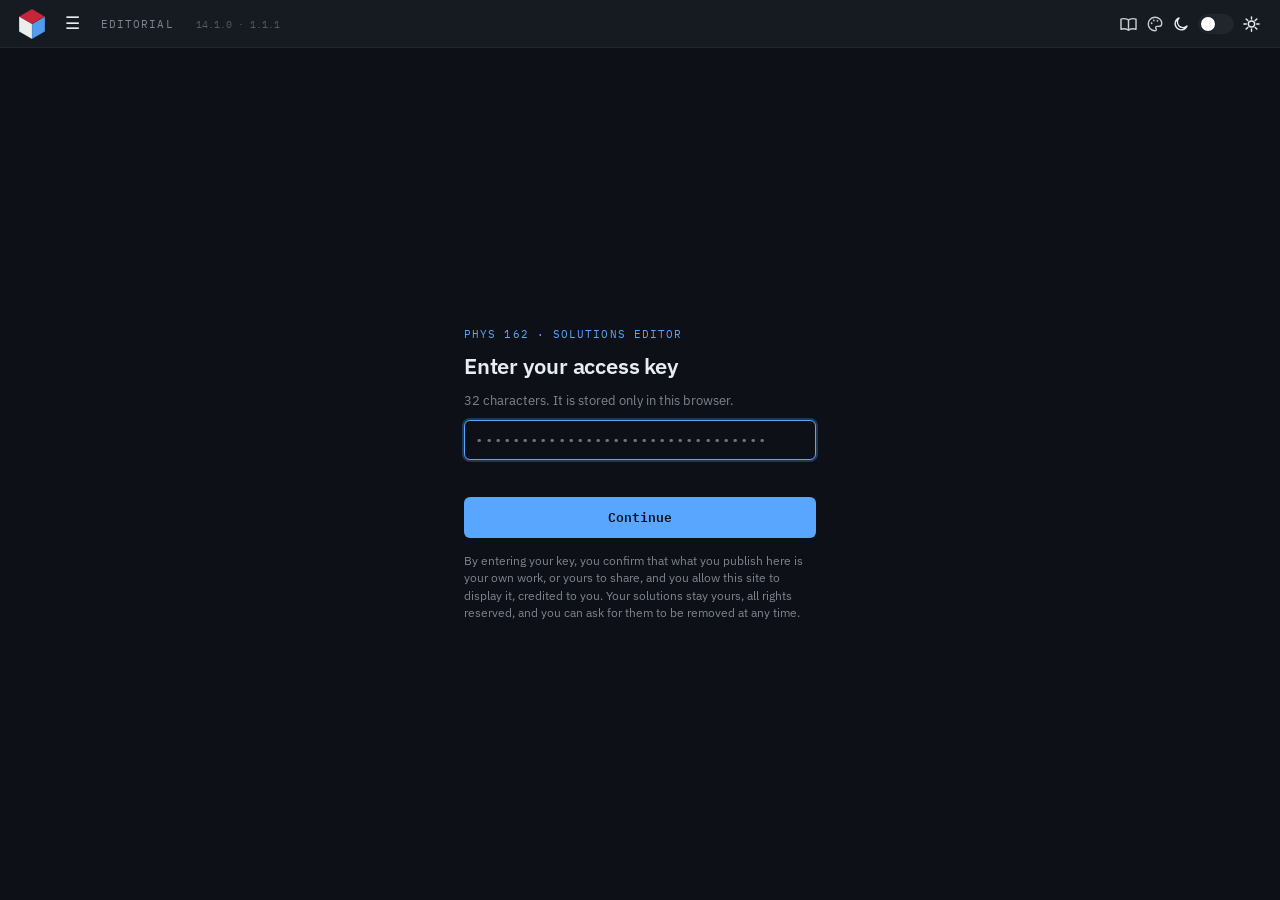
==== editor/index.html @ 4d3c51f6 "feat: rebuild PHYS 162 on the current platform (version 14.1.0) - Platform replaced with the Impulse" ====
<!DOCTYPE html>
<html lang="en">
<head data-course="phys162">
<!-- Change data-course per course site, exactly like the root index.html. -->
<meta charset="UTF-8">
<meta name="viewport" content="width=device-width, initial-scale=1.0, viewport-fit=cover">
<meta name="robots" content="noindex, nofollow">
<title>Flux | Editorial</title>
<!-- Absolute asset paths + base so this page works at /editor/ and /editor.
     Problem text uses site-root-relative image paths (course/images/...), which
     also resolve correctly thanks to this base. -->
<base href="/">
<link rel="icon" type="image/svg+xml" href="/favicon/favicon.svg">
<link rel="preconnect" href="https://fonts.googleapis.com">
<link rel="preconnect" href="https://fonts.gstatic.com" crossorigin>
<link href="https://fonts.googleapis.com/css2?family=IBM+Plex+Mono:wght@400;600;700&family=IBM+Plex+Sans:wght@300;400;600&family=STIX+Two+Text:ital,wght@0,400;1,400&family=Space+Grotesk:wght@400;500;700&family=Space+Mono:wght@400;700&family=Quicksand:wght@400;500;700&family=Kanit:ital,wght@1,900&display=swap" rel="stylesheet">
<link rel="stylesheet" href="/css/style.css">
<link rel="stylesheet" href="/css/figure.css">
<link rel="stylesheet" href="/vendor/tikzjax/fonts.css">
<link rel="stylesheet" href="/css/manual.css">
<link rel="stylesheet" href="/editor/editor.css">
<link rel="stylesheet" href="/editor/share-card.css">
<!-- MathJax, same config as the main site (STIX Two) -->
<script>
  try { localStorage.removeItem('MathJax-Menu-Settings'); } catch (e) {}
  window.MathJaxReady = new Promise(resolve => {
    window.MathJax = {
      tex: {
        inlineMath: [['$', '$'], ['\\(', '\\)']], displayMath: [['$$', '$$'], ['\\[', '\\]']],
        // Site-wide LaTeX macros — keep identical in index.html, offline.html and editor/index.html (and the TikZ preamble in editor/editor.js).
        macros: {
          dd:   ['\\mathrm{d}#1', 1],                                        // \dd{x}
          dv:   ['\\frac{\\mathrm{d}^{#1}#2}{\\mathrm{d}#3^{#1}}', 3, ''],  // \dv{x}{t}, \dv[2]{x}{t}
          pdv:  ['\\frac{\\partial^{#1}#2}{\\partial #3^{#1}}', 3, ''],     // \pdv{f}{x}, \pdv[2]{f}{x}
          vb:   ['\\mathbf{#1}', 1],                                        // bold vector
          vu:   ['\\hat{\\mathbf{#1}}', 1],                                 // unit vector
          abs:  ['\\left|#1\\right|', 1],
          norm: ['\\left\\|#1\\right\\|', 1]
        }
      },
      // displayOverflow: wide display equations (with their \tag) scroll — same as index.html.
      // fontPath: the font's on-demand glyph files, served locally — see index.html.
      chtml: { fontURL: 'vendor/mathjax/fonts/woff', fontPath: '[mathjax]/stix2-font', displayOverflow: 'scroll' },
      options: {
        skipHtmlTags: ['script', 'noscript', 'style', 'textarea', 'pre', 'code'],
        enableMenu: false,
        menuOptions: { settings: { assistiveMml: false, collapsible: false, explorer: false, inTabOrder: false } }
      },
      // One failed typeset must not fail every later one — see index.html.
      startup: { typeset: false, ready() {
        MathJax.startup.defaultReady();
        const typeset = MathJax.typesetPromise;
        MathJax.typesetPromise = (elements) => { const p = typeset(elements); MathJax.startup.promise = p.catch(() => { MathJax.typesetClear(elements); }); return p; };
        resolve();
      } }
    };
  });
</script>
<script defer id="MathJax-script" src="/vendor/mathjax/mathjax-stix2.js"></script>
</head>
<body class="ed">

<!-- Settings > Display > Icons (Classic), shared with the site: first in
     <body> so it wraps every emoji before anything paints. -->
<script src="/js/icons.js"></script>

<!-- ── Top bar: sidebar toggle (left), themes + day/night (right). Nothing else. ── -->
<div class="top-bar-backdrop" aria-hidden="true"></div>

<div class="ed-topleft">
  <!-- Back to the practice site. Absolute path so it works at /editor/ and
       /editor alike; the toggle, title and name sit to its right. -->
  <a class="ed-logo" href="/" title="Back to the main site" aria-label="Back to the main site">
    <img src="/favicon/favicon.svg" alt="" class="ed-logo-img">
  </a>
  <button class="ed-iconbtn" id="sbToggle" title="Toggle problem list" aria-label="Toggle problem list">☰</button>
  <span class="ed-title" id="edTitle">Editorial</span>
  <span class="ed-who" id="edWho"></span>
  <button class="ed-ver" id="edVer" hidden></button>
</div>

<div class="theme-toggle-wrap">
  <button class="palette-icon-btn" id="edManualBtn" title="Editor Manual" aria-label="Editor Manual" aria-expanded="false">📖</button>
  <button class="palette-icon-btn" id="paletteBtn" onclick="toggleThemePanel(event)" title="Color themes">🎨</button>
  <button type="button" class="theme-icon" onclick="setThemeMode(false)" title="Night mode">🌙</button>
  <div class="toggle-track" id="themeTrack" onclick="toggleTheme()"><div class="toggle-knob"></div></div>
  <button type="button" class="theme-icon" onclick="setThemeMode(true)" title="Day mode">☀️</button>
</div>

<div class="theme-panel" id="themePanel">
  <div class="theme-panel-title">Color theme</div>
  <div class="theme-grid" id="themeGrid"></div>
  <button class="theme-custom-btn" id="customThemeBtn" onclick="openCustomThemeModal()">🎛 Edit custom…</button>
</div>

<!-- Custom theme modal (same markup as the main site; logic is in js/themes.js) -->
<div class="theme-modal-overlay" id="customThemeOverlay" onclick="if(event.target===this)closeCustomThemeModal()">
  <div class="theme-modal">
    <div class="theme-modal-header"><span>🎛 Custom theme</span><button onclick="closeCustomThemeModal()">✕</button></div>
    <div class="theme-modal-tabs">
      <button class="ctm-tab" data-mode="night" onclick="ctmTabClick('night')">🌙 Night</button>
      <button class="ctm-tab" data-mode="day" onclick="ctmTabClick('day')">☀️ Day</button>
    </div>
    <div class="ctm-field"><label>Background</label><input type="color" id="ctm-bg" oninput="updateCustomField('bg', this.value)"></div>
    <div class="ctm-field"><label>Text</label><input type="color" id="ctm-text" oninput="updateCustomField('text', this.value)"></div>
    <div class="ctm-field"><label>Accent 1</label><input type="color" id="ctm-accent" oninput="updateCustomField('accent', this.value)"></div>
    <div class="ctm-field"><label>Accent 2</label><input type="color" id="ctm-accent2" oninput="updateCustomField('accent2', this.value)"></div>
    <div class="ctm-divider"></div>
    <div class="ctm-field"><label>Roundness</label><input type="range" id="ctm-radius" min="0.15" max="1.8" step="0.05" oninput="updateCustomRadius(this.value)"></div>
    <div class="ctm-field">
      <label>Font</label>
      <select id="ctm-font" onchange="updateCustomFont(this.value)">
        <option value="plex">Plex</option>
        <option value="grotesk">Grotesk</option>
        <option value="quicksand">Quicksand</option>
        <option value="mono">All-mono</option>
      </select>
    </div>
    <div class="ctm-preview" id="ctm-preview">
      <div class="ctm-preview-inner">
        <div class="ctm-preview-row">
          <span class="ctm-preview-chip accent">Accent</span>
          <span class="ctm-preview-chip accent2">Accent 2</span>
        </div>
        <div class="ctm-preview-text">The quick brown fox jumps.</div>
      </div>
    </div>
    <div class="ctm-actions">
      <button class="ctm-btn" onclick="closeCustomThemeModal()">Cancel</button>
      <button class="ctm-btn primary" onclick="saveCustomTheme()">Save &amp; apply</button>
    </div>
  </div>
</div>

<!-- ── Key gate (shown only when no key is stored) ── -->
<div class="ed-gate" id="edGate" hidden>
  <div class="ed-gate-box">
    <div class="db-offline-box"></div>
    <div class="ed-gate-eyebrow" id="edGateEyebrow">Solutions editor</div>
    <h1 class="ed-gate-title">Enter your access key</h1>
    <p class="ed-gate-sub">32 characters. It is stored only in this browser.</p>
    <input class="ed-input ed-gate-input" id="edKeyInput" type="password" autocomplete="off" autocapitalize="off" spellcheck="false" maxlength="64" placeholder="••••••••••••••••••••••••••••••••">
    <div class="ed-gate-err" id="edKeyErr" role="alert"></div>
    <button class="ed-btn primary" id="edKeyGo">Continue</button>
    <!-- Entering a key is the consent; nothing is recorded. Editors already
         signed in agreed when they entered theirs. -->
    <p class="ed-gate-consent" id="edGateConsent">By entering your key, you confirm that what you publish here is your own work, or yours to share, and you allow this site to display it, credited to you. Your solutions stay yours, all rights reserved, and you can ask for them to be removed at any time.</p>
  </div>
</div>

<!-- Over the app, which fills the page: drafts stay in this browser, so
     writing goes on while the database is off. -->
<div class="db-offline-box ed-db-offline"></div>

<!-- ── App ── -->
<div class="ed-app" id="edApp">

  <aside class="ed-sidebar" id="edSidebar" aria-label="Problems">
    <div class="ed-sb-head">
      <span title="Alt+↑ / Alt+↓: previous / next problem · Alt+N: next problem with no work">Problems</span>
      <span class="ed-sb-tools">
        <!-- "Mine": dots, the filter and Alt+N count only your own solutions
             (editor.js, setMineOnly). -->
        <button class="ed-filterbtn" id="edMine" aria-pressed="false" title="Count only my solutions: a problem with only someone else's has no dot, so the filter and Alt+N treat it as open work" aria-label="Count only my solutions">
          <svg viewBox="0 0 16 16" width="13" height="13" aria-hidden="true"><circle cx="8" cy="5.2" r="2.7" fill="none" stroke="currentColor" stroke-width="1.4"/><path d="M2.8 14c.6-2.9 2.7-4.4 5.2-4.4s4.6 1.5 5.2 4.4" fill="none" stroke="currentColor" stroke-width="1.4" stroke-linecap="round"/></svg>
        </button>
        <button class="ed-filterbtn" id="edFilter" aria-pressed="false" title="Show only problems with work (a dot)" aria-label="Show only problems with work">
          <svg viewBox="0 0 16 16" width="13" height="13" aria-hidden="true"><path d="M1.5 2.5h13l-5 6v4.5l-3 1.5v-6z" fill="none" stroke="currentColor" stroke-width="1.4" stroke-linejoin="round"/></svg>
        </button>
        <!-- "Others": only problems with someone else's solution, yours there
             or not (editor.js, onlyOthers). -->
        <button class="ed-filterbtn" id="edOthers" aria-pressed="false" title="Show only problems with other people's solutions (even if you have one there too)" aria-label="Show only problems with other people's solutions">
          <svg viewBox="0 0 16 16" width="13" height="13" aria-hidden="true"><circle cx="5.6" cy="5.4" r="2.3" fill="none" stroke="currentColor" stroke-width="1.3"/><path d="M1.4 13.6c.5-2.5 2.2-3.8 4.2-3.8s3.7 1.3 4.2 3.8" fill="none" stroke="currentColor" stroke-width="1.3" stroke-linecap="round"/><circle cx="11" cy="4.6" r="2" fill="none" stroke="currentColor" stroke-width="1.3"/><path d="M11.6 8.9c1.6.2 2.8 1.4 3.2 3.4" fill="none" stroke="currentColor" stroke-width="1.3" stroke-linecap="round"/></svg>
        </button>
      </span>
    </div>
    <div class="ed-list" id="edList"><div class="ed-note">Loading problems…</div></div>
    <div class="ed-sb-foot">
      <button class="ed-link" id="edCheckAll" title="Re-read every solution from the database and compare each one against its problem">Check all</button>
      <button class="ed-link" id="edEditors" aria-haspopup="dialog">Editors</button>
      <!-- Reviewers (level 3+) only: what level 1 editors submitted. -->
      <button class="ed-link" id="edReviews" aria-haspopup="dialog" hidden>Reviews</button>
    </div>
    <!-- Report from "Check all": fills in after the pass, and each line
         selects that problem. -->
    <div class="ed-check" id="edCheck" hidden></div>
  </aside>
  <div class="ed-scrim" id="edScrim"></div>

  <main class="ed-main">
    <div class="ed-probbar" id="edProbBar">
      <span class="ed-probkey" id="edProbKey">—</span>
      <button class="ed-statebtn" id="edStateToggle" aria-expanded="false" aria-controls="edState">
        <span id="edStatePill" class="ed-pill none">—</span><span class="ed-caret">▾</span>
      </button>
      <button class="ed-figtoggle" id="edFigToggle" aria-pressed="false">Hide figure</button>
      <button class="ed-probtoggle" id="edProbToggle" aria-expanded="false" aria-controls="edProb">Problem <span class="ed-caret">▾</span></button>
      <button class="ed-figtoggle" id="edFullPreview" title="Show this solution as readers will see it on the site, including unsaved changes">Full preview</button>
    </div>
    <!-- The problem's solutions, one per author, when there is a choice
         (renderVersions in editor.js): ★ = the default readers see first. -->
    <div class="ed-versions" id="edVersions" hidden></div>

    <div class="ed-state" id="edState">
      <div class="ed-state-rows">
        <div class="ed-state-row"><span>Current state:</span> <b id="edStCurrent">—</b></div>
        <div class="ed-state-row"><span>Sync state:</span> <b id="edStSync">—</b></div>
        <div class="ed-state-row"><span>Last saved:</span> <b id="edStWhen">—</b></div>
        <div class="ed-state-row"><span>By:</span> <b id="edStAuthor">—</b></div>
        <div class="ed-state-row" id="edStReviewRow" hidden><span>Review:</span> <b id="edStReview">—</b></div>
        <div class="ed-state-row"><span>Problem changed since:</span> <b id="edStStale">—</b></div>
        <div class="ed-state-row" title="Whether the stored figure was compiled with the current TikZ setup"><span>Figure setup:</span> <b id="edStBuild">—</b> <button class="ed-link ed-st-rebuild" id="edStBuildBtn" hidden title="Recompile the stored figure with the current setup and save it back with the same status, text and credit">Rebuild figure</button></div>
      </div>
      <div class="ed-state-actions">
        <button class="ed-abtn primary" id="edBtnPublish">Publish</button>
        <button class="ed-abtn" id="edBtnSave">Save draft</button>
        <button class="ed-abtn" id="edBtnUnpublish">Unpublish</button>
        <button class="ed-abtn" id="edBtnDefault" hidden title="Readers see this solution first; the others stay as tabs">Make default</button>
        <button class="ed-abtn primary" id="edBtnApprove" hidden>Approve</button>
        <button class="ed-abtn danger" id="edBtnReject" hidden>Reject…</button>
        <button class="ed-abtn" id="edBtnLoadEdit" hidden title="Put the submitted changes into this window to read them; nothing is saved">Load submitted edit</button>
        <button class="ed-abtn danger" id="edBtnReload">Load from database…</button>
        <button class="ed-abtn danger" id="edBtnClear">Clear this problem…</button>
        <button class="ed-abtn" id="edBtnHistory" title="Earlier versions of this problem kept in this browser">History…</button>
        <button class="ed-abtn" id="edBtnCheck" title="Read this problem from the database again and update the state above; the fields are left as they are">Check state</button>
        <button class="ed-abtn" id="edBtnExport">Export all as JSON</button>
      </div>
      <div class="ed-state-msg" id="edStMsg"></div>
      <div class="ed-state-note" id="edStNote" hidden></div>
    </div>
    <div class="ed-prob" id="edProb">
      <div class="ed-prob-text problem-text" id="edProbText"></div>
      <div class="ed-prob-ans" id="edProbAns"></div>
    </div>

    <div class="ed-split" id="edSplit">

      <!-- Left: inputs -->
      <section class="ed-left" id="edLeft">
        <div class="ed-field ed-figpart">
          <div class="ed-label">
            <span>Figure</span>
            <!-- How this problem's figure is written. Each kind keeps its own
                 text in the draft; only the selected one is saved. -->
            <span class="ed-seg" role="group" aria-label="Figure kind">
              <button type="button" class="ed-segbtn" data-kind="tikz" aria-pressed="true">TikZ</button>
              <button type="button" class="ed-segbtn" data-kind="svg" aria-pressed="false">SVG</button>
            </span>
          </div>
          <div class="ed-figsrc" id="edTikzPart">
            <div class="ed-preamble-row">
              <details class="ed-preamble">
                <summary>Preamble</summary>
                <pre id="edPreamble"></pre>
              </details>
              <button type="button" class="ed-hintbtn" id="edColorHint"
                title="How c1, c2, c3 and c4 look in every theme">🎨 Colors</button>
              <button type="button" class="ed-hintbtn" id="edFoldTikz" hidden
                title="Fold every block inside the picture (% ===== sections, \onstep, scope, \foreach…) to one line, inner ones too. The arrows next to the line numbers fold one block; Ctrl+Shift+[ / ] fold or unfold at the caret.">⊟ Fold all</button>
              <button type="button" class="ed-hintbtn ed-wrapbtn" id="edWrapTikz" aria-pressed="false"
                title="Wrap long lines instead of scrolling sideways (remembered for every problem)">↩ Wrap</button>
            </div>
            <textarea class="ed-input ed-code" id="edTikz" rows="10" spellcheck="false" autocapitalize="off" autocomplete="off" disabled
              placeholder="\begin{tikzpicture}&#10;  \useasboundingbox (0,0) rectangle (8,5);&#10;  \draw (0,0) rectangle (3,2);&#10;  \onstep{2}{\draw[c1,->] (1.5,1) -- (4,1);}&#10;\end{tikzpicture}"></textarea>
          </div>
          <div class="ed-figsrc" id="edSvgPart" hidden>
            <div class="ed-preamble-row">
              <details class="ed-preamble">
                <summary>How SVG figures work</summary>
                <pre id="edSvgHelp"></pre>
              </details>
              <button type="button" class="ed-hintbtn" id="edColorHintSvg"
                title="How #000, #f00, #00f and #eee look in every theme">🎨 Colors</button>
              <button type="button" class="ed-hintbtn" id="edLayersBtn" aria-haspopup="dialog"
                title="Layers, steps and colours of this figure">Layers &amp; colours</button>
              <button type="button" class="ed-hintbtn ed-wrapbtn" id="edWrapSvg" aria-pressed="false"
                title="Wrap long lines instead of scrolling sideways (remembered for every problem)">↩ Wrap</button>
            </div>
            <textarea class="ed-input ed-code" id="edSvg" rows="10" spellcheck="false" autocapitalize="off" autocomplete="off" disabled
              placeholder="&lt;g data-layer=&quot;Block&quot;&gt;&#10;  &lt;rect x=&quot;0&quot; y=&quot;40&quot; width=&quot;60&quot; height=&quot;40&quot; fill=&quot;#eee&quot; stroke=&quot;#000&quot;/&gt;&#10;&lt;/g&gt;&#10;&lt;g data-layer=&quot;Force&quot;&gt;&#10;  &lt;line x1=&quot;60&quot; y1=&quot;60&quot; x2=&quot;140&quot; y2=&quot;60&quot; stroke=&quot;#f00&quot; stroke-width=&quot;3&quot;/&gt;&#10;&lt;/g&gt;"></textarea>
            <label class="ed-svgbox" title="Leave empty to fit the box to what is drawn. Four numbers clip the figure to that box, like \useasboundingbox.">
              <span>Crop box</span>
              <input class="ed-input" id="edSvgBox" type="text" spellcheck="false" autocomplete="off" disabled placeholder="auto · or x y width height">
            </label>
          </div>
        </div>

        <div class="ed-field ed-figpart">
          <div class="ed-label"><span>Captions</span><span class="ed-badge" id="edStepBadge">1 step</span></div>
          <div class="ed-caps" id="edCaps"></div>
        </div>

        <div class="ed-field ed-field-grow">
          <div class="ed-label"><span>Solution</span></div>
          <textarea class="ed-input ed-code ed-sol" id="edSol" spellcheck="false" autocapitalize="off" autocomplete="off" disabled
            placeholder="Write the solution here. Inline math: $F = ma$"></textarea>
        </div>
      </section>

      <div class="ed-divider" id="edDivider" role="separator" tabindex="0" aria-label="Resize panels" title="Drag to resize · double-click to reset"></div>

      <!-- Right: previews (empty for now) -->
      <section class="ed-right" id="edRight">
        <div class="ed-card ed-figpart">
          <div class="ed-label">
            <span>Figure preview</span>
            <span class="ed-label-right">
              <span class="ed-status" id="edStatus"></span>
              <label class="ed-scale" title="Display size relative to the default (1.00). Scales the stored figure, no recompile.">
                Scale <input type="number" id="edScale" min="0.25" max="2" step="0.05" value="1.00" disabled>
              </label>
            </span>
          </div>
          <div class="ed-stage fig" id="edStage"><span class="ed-empty">No figure</span></div>
          <div class="ed-viewer" id="edViewer">
            <button class="ed-navbtn" id="edPrev" aria-label="Previous step" disabled>‹</button>
            <div class="ed-viewer-mid">
              <div class="ed-dots" id="edDots"></div>
              <div class="ed-stepno" id="edStepNo">Step 1 / 1</div>
            </div>
            <button class="ed-navbtn" id="edNext" aria-label="Next step" disabled>›</button>
          </div>
          <div class="ed-capshow sol-text" id="edCapShow"></div>
          <div class="ed-warn" id="edWarn" hidden></div>
          <details class="ed-log" id="edLogWrap" hidden>
            <summary>TeX log</summary>
            <pre id="edLog"></pre>
          </details>
        </div>

        <div class="ed-card ed-card-grow">
          <div class="ed-label"><span>Solution preview</span></div>
          <div class="ed-solview sol-text" id="edSolView"><span class="ed-empty">Nothing to show yet</span></div>
        </div>
      </section>

    </div>
  </main>
</div>

<!-- ── Editor manual (📖) ── Same docs layout as the practice site's manual
     (css/manual.css); content from editor/manual.json, logic in
     editor/manual.js. Covers the app and the key gate, under the top bar. -->
<div class="ed-manual" id="edManual" hidden>
  <div class="manual-wrap">
    <div class="manual-header">
      <div class="manual-header-left">
        <div class="manual-title">📖 Editor Manual</div>
      </div>
      <button type="button" class="stats-close-btn" id="edManualClose" title="Close" aria-label="Close manual">✕</button>
    </div>
    <div class="manual-body">
      <nav class="manual-sidebar" id="edmSidebar"></nav>
      <div class="manual-content" id="edmContent"></div>
    </div>
  </div>
</div>

<!-- Day/night + theme engine: stub BannerManager (themes.js registers a nudge
     banner with it, which this page does not have). -->
<script>window.BannerManager = { register(){}, request(){}, release(){}, cancel(){} };</script>
<script src="/js/course-config.js"></script>
<script src="/js/site-config.js"></script>
<script src="/js/db-status.js"></script>
<script src="/js/theme-colors.js"></script>
<script src="/js/themes.js"></script>
<script src="/js/math-render.js"></script>
<script src="/vendor/dompurify/purify.min.js"></script>
<script src="/js/figure.js"></script>
<script src="/editor/svg-figure.js"></script>
<script src="/js/solution-render.js"></script>
<script src="/vendor/html-to-image/html-to-image.min.js"></script>
<script src="/editor/share-card.js"></script>
<script src="/vendor/tikzjax/tikzjax.js"></script>
<!-- Swap this for /editor/store-mock.js to run the editor without a
     database (localStorage only) — same methods, nothing shared. -->
<script src="/editor/store.js"></script>
<script src="/editor/highlight.js"></script>
<script src="/js/scrollbars.js"></script>
<script src="/editor/editor.js"></script>
<script src="/editor/manual.js"></script>
</body>
</html>
---- css/style.css ----
/* IBM Plex/Bangers/STIX/Space/Quicksand font imports moved to a
   <link rel="stylesheet"> in index.html's <head> (next to the Google Sans
   Flex link) — @import here was only discovered by the browser after this
   101KB file finished downloading AND parsing, which serialized
   HTML → style.css → font CSS → font files instead of letting the
   preload scanner fetch the font CSS in parallel with everything else. */

  :root {
    --bg: #0d1117;
    --surface: #161b22;
    --border: #21262d;
    --accent: #58a6ff;
    --accent-dim: #1f3a5a;
    --correct: #3fb950;
    --partial: #d29922;
    --wrong: #f85149;
    --text: #e6edf3;
    --muted: #7d8590;
    --mono: 'IBM Plex Mono', monospace;
    --sans: 'IBM Plex Sans', sans-serif;
    --splash-font: 'Bangers', var(--sans);
    --splash-color: #ffe14d;
    /* ── Illustration accent colors (dark theme) ── */
    --svg-blue: #79AFFF;
    --svg-red:  #FF8A98;

    /* ── RGB triplets (same colors as above, comma form) ──
       Needed anywhere we calculate an alpha-blended variant of a
       theme color, e.g. rgba(var(--accent-rgb), 0.1). Keeping these
       in sync with the hex vars above is what lets every translucent
       tint on the site recolor itself when the theme changes. */
    --accent-rgb:  88,166,255;
    --correct-rgb: 63,185,80;
    --partial-rgb: 210,153,34;
    --wrong-rgb:   248,81,73;

    /* ── Fixed chrome constants ──
       A handful of UI elements (toggle-switch knobs, text sitting on
       top of an accent-colored button) intentionally stay the same
       regardless of theme. They're still variables — not literals —
       so a future theme can override them if it ever needs to. */
    --chrome-light: #ffffff;
    --chrome-dark:  #0d1117;
    --shadow:       #000000;
    --radius-mult: 1;

    /* ── Top bar backdrop height ──
       Single source of truth for how tall the fixed top strip (logo +
       settings/manual/palette/theme-toggle row) is reserved as. Used by
       both .top-bar-backdrop's own height and body's top padding below,
       so page content always starts exactly at the backdrop's bottom edge
       — never underneath it (even unscrolled, at the very top of a page)
       and never with an oversized gap either. Change this one value if the
       icon row ever grows/shrinks; the two spots that use it stay in sync
       automatically instead of drifting apart. */
    --top-bar-h: 3rem;
    --accent2: var(--svg-red);
    --accent2-rgb: 255,138,152;
    --splash-stroke: var(--shadow);
  }

  /* ── Light theme overrides ── */
  body.light {
    --bg: #ffffff;
    --surface: #f2f2f2;
    --border: #d0d7de;
    --accent: #0969da;
    --accent-dim: #dbeafe;
    --correct: #1a7f37;
    --partial: #9a6700;
    --wrong: #cf222e;
    --text: #1f2328;
    --muted: #656d76;
    /* Bright yellow reads great on the dark bg but disappears on white,
       so light theme gets a deeper goldenrod that keeps the "yellow"
       feel while staying readable. */
    --splash-color: #b8790a;
    /* ── Illustration accent colors (light theme) ── */
    --svg-blue: #2C6DD5;
    --svg-red:  #C73A4A;

    /* ── RGB triplets (light theme) ── */
    --accent-rgb:  9,105,218;
    --correct-rgb: 26,127,55;
    --partial-rgb: 154,103,0;
    --wrong-rgb:   207,34,46;
    --accent2: var(--svg-red);
    --accent2-rgb: 199,58,74;
  }

  /* ═══ Color themes ═══ Each theme = dark (body[data-theme=X]) + light
     (body[data-theme=X].light) block. Full var override, no inheritance
     from :root, so themes can differ in tone/mood, not just hue. */

  /* ── Nord: arctic frost, crisp & minimal ── */
  body[data-theme="nord"] {
    --bg:#2E3440; --surface:#3B4252; --border:#434C5E; --text:#ECEFF4; --muted:#8391A6;
    --accent:#88C0D0; --accent-dim:#3b5b63; --accent2:#B48EAD; --accent2-rgb:180,142,173;
    --correct:#A3BE8C; --partial:#EBCB8B; --wrong:#BF616A;
    --accent-rgb:136,192,208; --correct-rgb:163,190,140; --partial-rgb:235,203,139; --wrong-rgb:191,97,106;
    --svg-blue:var(--accent); --svg-red:var(--accent2); --splash-color:#8FBCBB;
    --chrome-light:#ECEFF4; --chrome-dark:#2E3440; --shadow:#000000; --radius-mult:0.6;
  }
  body[data-theme="nord"].light {
    --bg:#ECEFF4; --surface:#E5E9F0; --border:#D8DEE9; --text:#2E3440; --muted:#4C566A;
    --accent:#4C7EA8; --accent-dim:#d3e3ee; --accent2:#8067A8; --accent2-rgb:128,103,168;
    --correct:#4C8C5C; --partial:#B5892E; --wrong:#B14A55;
    --accent-rgb:76,126,168; --correct-rgb:76,140,92; --partial-rgb:181,137,46; --wrong-rgb:177,74,85;
    --svg-blue:var(--accent); --svg-red:var(--accent2); --splash-color:#5E7CA8;
  }

  /* ── Sakura: soft pink, cozy & rounded ── */
  body[data-theme="sakura"] {
    --bg:#241A20; --surface:#34222A; --border:#4A2F3A; --text:#F7E9EE; --muted:#B98FA0;
    --accent:#FF7AA8; --accent-dim:#5c2f3f; --accent2:#8FD6A8; --accent2-rgb:143,214,168;
    --correct:#6FCF8E; --partial:#F0C987; --wrong:#F2708A;
    --accent-rgb:255,122,168; --correct-rgb:111,207,142; --partial-rgb:240,201,135; --wrong-rgb:242,112,138;
    --svg-blue:var(--accent); --svg-red:var(--accent2); --splash-color:#FFB3CF;
    --chrome-light:#fff5f7; --chrome-dark:#241A20; --shadow:#000000; --radius-mult:1.6;
    --sans:'Quicksand', sans-serif;
  }
  body[data-theme="sakura"].light {
    --bg:#FFF5F7; --surface:#FFE9EF; --border:#FFD3DE; --text:#4A2530; --muted:#A97C8C;
    --accent:#E8558A; --accent-dim:#ffd9e5; --accent2:#4FAE7A; --accent2-rgb:79,174,122;
    --correct:#3F9E62; --partial:#C89A3F; --wrong:#D9506F;
    --accent-rgb:232,85,138; --correct-rgb:63,158,98; --partial-rgb:200,154,63; --wrong-rgb:217,80,111;
    --svg-blue:var(--accent); --svg-red:var(--accent2); --splash-color:#D94F82;
    --sans:'Quicksand', sans-serif;
  }

  /* ── Cyber: neon, sharp, glowing ── */
  body[data-theme="cyber"] {
    --bg:#05060A; --surface:#0D0F1A; --border:#1C2438; --text:#D8F8FF; --muted:#6E7A95;
    --accent:#00F0FF; --accent-dim:#08343a; --accent2:#FF2FD0; --accent2-rgb:255,47,208;
    --correct:#39FF88; --partial:#FFCF3D; --wrong:#FF3B5C;
    --accent-rgb:0,240,255; --correct-rgb:57,255,136; --partial-rgb:255,207,61; --wrong-rgb:255,59,92;
    --svg-blue:var(--accent); --svg-red:var(--accent2); --splash-color:#00F0FF;
    --chrome-light:#05060A; --chrome-dark:#05060A; --shadow:#00F0FF; --radius-mult:0.15;
    --splash-stroke:#000000;
    /* Popup dimming (modal backdrops fall back to --shadow): the cyan glow
       is fine on shadows but blinding when it tints the whole screen. */
    --backdrop:#000000;
    --sans:'Space Grotesk', sans-serif; --mono:'Space Mono', monospace;
  }
  body[data-theme="cyber"].light {
    --backdrop:#00F0FF;
    --bg:#F2F4FB; --surface:#E6E9F7; --border:#C7CDF0; --text:#0A0C14; --muted:#5B6480;
    --accent:#7A00E0; --accent-dim:#e6d6ff; --accent2:#D6009C; --accent2-rgb:214,0,156;
    --correct:#1E9E56; --partial:#B57E00; --wrong:#D6003C;
    --accent-rgb:122,0,224; --correct-rgb:30,158,86; --partial-rgb:181,126,0; --wrong-rgb:214,0,60;
    --svg-blue:var(--accent); --svg-red:var(--accent2); --splash-color:#7A00E0;
    --sans:'Space Grotesk', sans-serif; --mono:'Space Mono', monospace;
  }

  /* ── Forest: earthy, calm, grounded ── */
  body[data-theme="forest"] {
    --bg:#141A13; --surface:#1E281C; --border:#2C3A28; --text:#E4ECDF; --muted:#8BA585;
    --accent:#4F9D7A; --accent-dim:#1f3e30; --accent2:#D98A3D; --accent2-rgb:217,138,61;
    --correct:#7EBF4F; --partial:#D9B23D; --wrong:#C25B4A;
    --accent-rgb:79,157,122; --correct-rgb:126,191,79; --partial-rgb:217,178,61; --wrong-rgb:194,91,74;
    --svg-blue:var(--accent); --svg-red:var(--accent2); --splash-color:#D9B23D;
    --chrome-light:#f5f2e8; --chrome-dark:#141A13; --shadow:#000000; --radius-mult:1.1;
  }
  body[data-theme="forest"].light {
    --bg:#F5F2E8; --surface:#ECE5D3; --border:#D8CDB0; --text:#2B2517; --muted:#7C7256;
    --accent:#3F7D55; --accent-dim:#dbe9d9; --accent2:#B5651D; --accent2-rgb:181,101,29;
    --correct:#5A9138; --partial:#A9821E; --wrong:#A34532;
    --accent-rgb:63,125,85; --correct-rgb:90,145,56; --partial-rgb:169,130,30; --wrong-rgb:163,69,50;
    --svg-blue:var(--accent); --svg-red:var(--accent2); --splash-color:#A9821E;
  }

  /* ── Solar: sunlight. Night is an eclipse (warm near-black, a gold
     corona, a sky-blue second accent so figures keep two clearly different
     colors); day is midday on cream paper with a burnt-orange accent dark
     enough to read as text. Generous curves. ── */
  body[data-theme="solar"] {
    --bg:#15110E; --surface:#211A15; --border:#35291F; --text:#F7EBDA; --muted:#A8917A;
    --accent:#FFA63D; --accent-dim:#4a3216; --accent2:#6FB7FF; --accent2-rgb:111,183,255;
    --correct:#8FD17A; --partial:#E9CF5B; --wrong:#FF6B5E;
    --accent-rgb:255,166,61; --correct-rgb:143,209,122; --partial-rgb:233,207,91; --wrong-rgb:255,107,94;
    --svg-blue:var(--accent); --svg-red:var(--accent2); --splash-color:#FFC86B;
    --chrome-light:#FFF6E8; --chrome-dark:#15110E; --shadow:#000000; --radius-mult:1.3;
  }
  body[data-theme="solar"].light {
    --bg:#FFF8EC; --surface:#FBEBD3; --border:#EFD5AC; --text:#3A2A17; --muted:#7D6548;
    --accent:#A85A00; --accent-dim:#fbe2c0; --accent2:#1F6FB8; --accent2-rgb:31,111,184;
    --correct:#3D8A3A; --partial:#9A7400; --wrong:#C23B2C;
    --accent-rgb:168,90,0; --correct-rgb:61,138,58; --partial-rgb:154,116,0; --wrong-rgb:194,59,44;
    --svg-blue:var(--accent); --svg-red:var(--accent2); --splash-color:#C8640A;
  }

  /* ── Dusk: violet twilight with a peach afterglow, softly rounded ── */
  body[data-theme="dusk"] {
    --bg:#17132A; --surface:#211B3A; --border:#332A57; --text:#EEE9FF; --muted:#9C93C4;
    --accent:#B69CFF; --accent-dim:#3a2f66; --accent2:#FFB38A; --accent2-rgb:255,179,138;
    --correct:#7EE0A8; --partial:#FFD37A; --wrong:#FF7A9A;
    --accent-rgb:182,156,255; --correct-rgb:126,224,168; --partial-rgb:255,211,122; --wrong-rgb:255,122,154;
    --svg-blue:var(--accent); --svg-red:var(--accent2); --splash-color:#D8C6FF;
    --chrome-light:#F7F3FF; --chrome-dark:#17132A; --shadow:#000000; --radius-mult:1.2;
  }
  body[data-theme="dusk"].light {
    --bg:#F7F4FF; --surface:#EEE8FF; --border:#DAD0F5; --text:#2A2245; --muted:#6E6494;
    --accent:#6A4FC9; --accent-dim:#e4dcff; --accent2:#C25A2E; --accent2-rgb:194,90,46;
    --correct:#2F8A57; --partial:#A07400; --wrong:#C8385E;
    --accent-rgb:106,79,201; --correct-rgb:47,138,87; --partial-rgb:160,116,0; --wrong-rgb:200,56,94;
    --svg-blue:var(--accent); --svg-red:var(--accent2); --splash-color:#7B5CE0;
  }

  /* ── Ocean: deep-sea navy, seafoam and coral ── */
  body[data-theme="ocean"] {
    --bg:#071A26; --surface:#0D2533; --border:#173649; --text:#E3F4F8; --muted:#7FA3B3;
    --accent:#4FE0C0; --accent-dim:#10433f; --accent2:#FF8A6B; --accent2-rgb:255,138,107;
    --correct:#7ED957; --partial:#FFD166; --wrong:#FF5C7A;
    --accent-rgb:79,224,192; --correct-rgb:126,217,87; --partial-rgb:255,209,102; --wrong-rgb:255,92,122;
    --svg-blue:var(--accent); --svg-red:var(--accent2); --splash-color:#7FF0D6;
    --chrome-light:#E3F4F8; --chrome-dark:#071A26; --shadow:#000000; --radius-mult:1;
  }
  body[data-theme="ocean"].light {
    --bg:#F2FAFB; --surface:#E2F1F4; --border:#C3DFE6; --text:#0E2A36; --muted:#557582;
    --accent:#00806C; --accent-dim:#cdeee8; --accent2:#D4553A; --accent2-rgb:212,85,58;
    --correct:#2E8B3E; --partial:#A07800; --wrong:#C42B4A;
    --accent-rgb:0,128,108; --correct-rgb:46,139,62; --partial-rgb:160,120,0; --wrong-rgb:196,43,74;
    --svg-blue:var(--accent); --svg-red:var(--accent2); --splash-color:#00806C;
  }

  /* Guide/hint panels are colored purely via color-mix() from --accent
     and --bg below, so they automatically adapt to light/dark (and any
     future theme) with no separate per-theme override block needed. */
  /* ── Diagram SVG theme colors (shared across problems) ──
     Convention inside each SVG:
       • "ink" elements (black in print):
           fill="currentColor" or stroke="currentColor"
       • "paper" elements (white in print):
           fill="var(--svg-fill-white,#fff)" class="svg-fill-white"
       • accent blue (e.g. charged objects, field lines):
           fill="var(--svg-blue)" or stroke="var(--svg-blue)"
       • accent red (e.g. threads, force vectors):
           fill="var(--svg-red)"  or stroke="var(--svg-red)"
     Dark theme : ink → light text, paper → dark surface (inverted print look).
     Light theme: ink → dark text, paper → light surface (looks like print).
     Blue/red accents swap automatically via --svg-blue / --svg-red. */
  .fig-svg-wrap {
    margin: 0.6rem 0 0.3rem;
    display: flex;
    justify-content: center;
  }
  /* --user-fig-scale: Settings > Display > Figure size (js/settings.js). */
  .fig-svg-wrap svg {
    width: calc(220px * var(--user-fig-scale, 1));
    max-width: 100%;
    height: auto;
    --svg-fill-white: var(--surface);
    color: var(--text);
  }

  .fig-img-wrap {
    margin: 0.6rem 0 0.3rem;
    display: flex;
    justify-content: center;
  }
  /* 350px matches the width="350px" every problem image carries; the CSS
     width wins over that attribute, so the Figure size setting scales all
     of them. max-width keeps a scaled-up figure inside the card on phones.
     A tall, narrow image is capped at 500px high instead: --fig-ar is its
     width/height, set once it loads (js/fig-attribution.js); until then
     the fallback 100 leaves it at 350px. */
  .fig-img-wrap img {
    width: min(calc(350px * var(--user-fig-scale, 1)),
               calc(500px * var(--user-fig-scale, 1) * var(--fig-ar, 100)));
    max-width: 100%;
    height: auto;
  }
  /* Redrawn figures (js/figure-style.js, Settings › Study): inline SVGs in
     place of a problem image. Each is drawn at one user unit per pixel and
     --fig-w is its viewBox width, so labels come out the size of the problem
     text in every figure; Figure size scales them like the images. Colours
     are theme variables: ink is currentColor, the two accents are
     --svg-blue/--svg-red, --svg-dark stays dark in both modes (tyres) and
     --svg-gold is the one extra colour (the brass rod). The manual's figure
     demo (.manual-fig-demo) shows drawings the same way. */
  .fig-img-wrap svg.fig-redrawn,
  .manual-fig-demo svg.fig-redrawn {
    width: calc(var(--fig-w, 350) * 1px * var(--user-fig-scale, 1));
    max-width: 100%;
    height: auto;
    color: var(--text);
    --svg-fill-white: var(--surface);
    --svg-dark: var(--bg);
    --svg-gold: var(--partial);
  }
  body.light .fig-img-wrap svg.fig-redrawn,
  body.light .manual-fig-demo svg.fig-redrawn { --svg-dark: var(--text); }
  .fig-img-wrap svg.fig-redrawn text,
  .manual-fig-demo svg.fig-redrawn text { font-family: 'STIX Two Text', 'Times New Roman', serif; }

  /* Animated figures (js/figure-anim.js): the drawing and, under its right
     edge, a small speed chip and play/pause button — below the figure, so
     they never cover a label. */
  .fig-anim {
    display: inline-flex;
    flex-direction: column;
    align-items: flex-end;
    max-width: 100%;
    min-width: 0;
    line-height: 0;
  }
  .fig-anim-ctl {
    display: flex;
    gap: 5px;
    margin-top: 4px;
    line-height: 1;
  }
  .fig-anim-btn {
    display: inline-flex;
    align-items: center;
    justify-content: center;
    height: 22px;
    min-width: 22px;
    padding: 0 7px;
    border-radius: 11px;
    background: color-mix(in srgb, var(--text) 10%, var(--surface));
    border: 1px solid var(--border);
    color: var(--muted);
    font-family: var(--mono, inherit);
    font-size: 10px;
    line-height: 1;
    cursor: pointer;
    user-select: none;
    transition: background 0.15s, color 0.15s, border-color 0.15s;
  }
  .fig-anim-play { width: 22px; padding: 0; }
  .fig-anim-btn:hover:not(:disabled),
  .fig-anim-play.is-playing {
    background: var(--accent);
    color: var(--chrome-light, #fff);
    border-color: var(--accent);
  }
  .fig-anim-play:disabled { cursor: default; }

  /* ── Figure source attribution (i) badge ──
     Sits pinned to the figure's corner, always visible; hover/focus/tap
     reveals a small tooltip bubble with the credit + a "(source)" link. */
  .fig-inner {
    position: relative;
    display: inline-block;
    line-height: 0;
  }
  .fig-attr {
    position: absolute;
    top: 2px;
    right: 2px;
    z-index: 20;
  }
  .fig-attr-icon {
    display: flex;
    align-items: center;
    justify-content: center;
    width: 17px;
    height: 17px;
    border-radius: 50%;
    background: color-mix(in srgb, var(--text) 12%, var(--surface));
    border: 1px solid var(--border);
    color: var(--muted);
    font-family: Georgia, "Times New Roman", serif;
    font-style: italic;
    font-size: 11px;
    line-height: 1;
    cursor: pointer;
    user-select: none;
    transition: background 0.15s, color 0.15s;
  }
  .fig-attr-icon:hover,
  .fig-attr.is-open .fig-attr-icon {
    background: var(--accent);
    color: var(--chrome-light, #fff);
    border-color: var(--accent);
  }
  .fig-attr-tip {
    position: absolute;
    top: calc(100% + 6px);
    right: 0;
    min-width: 170px;
    max-width: 230px;
    background: var(--surface);
    color: var(--text);
    border: 1px solid var(--border);
    border-radius: calc(6px * var(--radius-mult, 1));
    padding: 0.5rem 0.65rem;
    font-family: var(--mono, inherit);
    font-size: 0.68rem;
    line-height: 1.4;
    letter-spacing: 0;
    text-align: left;
    box-shadow: 0 6px 18px color-mix(in srgb, var(--shadow, #000) 30%, transparent);
    opacity: 0;
    visibility: hidden;
    transform: translateY(3px);
    transition: opacity 0.15s ease, transform 0.15s ease, visibility 0.15s;
    pointer-events: none;
  }
  .fig-attr-tip a {
    color: var(--accent);
    text-decoration: underline;
    pointer-events: auto;
  }
  .fig-attr:hover .fig-attr-tip,
  .fig-attr:focus-within .fig-attr-tip,
  .fig-attr.is-open .fig-attr-tip {
    opacity: 1;
    visibility: visible;
    transform: translateY(0);
    pointer-events: auto;
  }

  /* ── Top bar backdrop ──────────────────────────────────────────────────
     Full-width strip fixed behind the logo + icon row (like YouTube's or
     Chrome's own top bar) so scrolled content disappears behind the whole
     top edge, not just the small boxes the logo/icons themselves occupy.
     z-index sits below both (1001) so they still render on top of it, and
     above ordinary page content (which never sets z-index, so anything
     positive already wins). Height covers the taller of the two rows
     (.theme-toggle-wrap, top 1rem + ~20px toggle-track) plus a little
     headroom, without needing to track either one's exact box — a fixed
     generous height is simpler and never under-covers if either row's
     content changes.

     Background starts as plain --bg — flush with the page, invisible — since
     with nothing scrolled under it yet, a visibly distinct bar just reads as
     a stray line across empty background for no reason. body.is-scrolled
     (js/top-bar-scroll.js, toggled once window.scrollY passes a small
     threshold — content actually starting to pass behind the bar) is what
     flips it to --surface + a small shadow, and the transition below is what
     turns that class flip into a smooth fade instead of a hard cut. */
  .top-bar-backdrop {
    position: fixed;
    top: 0;
    left: 0;
    right: 0;
    width: 100%;
    height: calc(var(--top-bar-h) + env(safe-area-inset-top, 0px));
    background: var(--bg);
    box-shadow: 0 2px 8px transparent;
    transition: background-color 0.3s ease, box-shadow 0.3s ease;
    z-index: 1000;
    pointer-events: none;
  }
  body.is-scrolled .top-bar-backdrop {
    background: var(--surface);
    box-shadow: 0 2px 8px color-mix(in srgb, var(--shadow) 25%, transparent);
  }
  /* The backdrop can't reach under the page's scrollbar lane (fixed boxes
     stop at the viewport's edge, and the lane is kept with
     scrollbar-gutter: stable), which left a strip of page background at
     the bar's right end. The lane's own track paints the bar's colour
     there instead, under the thumb. Chrome/Safari only: Chrome styles the
     page's scrollbar from <body> (see js/scrollbars.js); Firefox can only
     colour a whole track, so the strip stays there. */
  body.is-scrolled::-webkit-scrollbar-track {
    background: linear-gradient(var(--surface) calc(var(--top-bar-h) + env(safe-area-inset-top, 0px)), transparent 0);
  }

  /* ── Site logo ── */
  /* top/left both reserve the device safe area (notch, status bar, Dynamic
     Island, side bezel in landscape) on top of their normal offset, via
     env(safe-area-inset-*) — see the viewport-fit=cover meta tag in
     index.html, which is what makes these resolve to anything but 0 in the
     first place. Without it, this and .theme-toggle-wrap/.theme-panel below
     sat right at the raw viewport edge and could overlap page content or
     get obscured by device chrome on notched phones. */
  .site-logo-link {
    position: fixed;
    top: env(safe-area-inset-top, 0px);
    left: calc(1.2rem + env(safe-area-inset-left, 0px));
    /* Spans the bar's full height and centers its content within it —
       previously this used a hand-picked `top` offset instead, which put
       the logo close to centered but not exactly (and would need
       re-tuning by hand any time --top-bar-h changed). Tying it to the
       same var the backdrop's height uses keeps it centered automatically
       no matter what that value is. */
    height: var(--top-bar-h);
    z-index: 1001;
    display: flex;
    align-items: center;
    cursor: pointer;
    text-decoration: none;
    opacity: 0.92;
    transition: opacity 0.15s;
  }
  .site-logo-link:hover { opacity: 1; }
  .site-logo-img { width: 26px; height: auto; display: block; }
  /* Course name beside the logo. Kanit stays on under every theme (it's
     the site's name, not UI text); only its colour follows the theme. */
  .site-logo-wordmark {
    margin-left: 10px;
    font-family: 'Kanit', var(--sans);
    font-weight: 900;
    font-style: italic;
    font-size: 19px;
    letter-spacing: 0.03em;
    line-height: 1;
    color: var(--text);
    white-space: nowrap;
  }
  @media (max-width: 480px) {
    .site-logo-wordmark { margin-left: 8px; font-size: 17px; }
  }
  /* Split per letter by js/logo-wordmark.js so each can fly into the cube. */
  .site-logo-letter { display: inline-block; position: relative; will-change: transform, opacity; }
  /* Face-coloured copy faded in over the letter as it flies (opacity runs
     on the compositor; animating `color` did not). */
  .site-logo-letter-tint { position: absolute; left: 0; top: 0; opacity: 0; will-change: opacity; }
  /* The cube draws over the wordmark, so letters flying into it pass
     behind it rather than across its face. */
  .site-logo-img { will-change: transform; position: relative; z-index: 2; }
  .site-logo-wordmark { position: relative; z-index: 1; }

  /* ── Site logo tumble (js/logo-tumble.js) ──
     A 3D cube laid exactly over .site-logo-img, shown only while
     .logo-tumbling is on the link. True isometric view with no perspective,
     so at rest it matches favicon.svg: edge a = 26px / √2, which makes the
     hexagon a·√2 = 26px wide and a·√(8/3) ≈ 30px tall, the <img>'s size.
     Nesting: .logo-cube (jump + squash) > -tilt (isometric tilt) > -spin
     (the turn) > 6 faces. The jump peaks at 19% of the logo's height
     (~5.7px): the tumbling cube's corner reaches up to ~2px past the
     resting hexagon, and with the 1.04 stretch on top of that, 27% (the
     old value) poked the tip ~1px out of the bar's top edge. 19% leaves
     ~1px clear, measured in Chrome. */
  .logo-cube {
    --a: calc(26px / 1.4142136);
    position: absolute;
    left: 0;
    top: 50%;
    width: 26px;
    height: calc(var(--a) * 1.6329932);
    margin-top: calc(var(--a) * -.8164966);
    display: grid;
    place-items: center;
    transform-origin: 50% 100%;
    visibility: hidden;
    pointer-events: none;
  }
  .logo-cube-tilt, .logo-cube-spin {
    display: block;
    width: var(--a);
    height: var(--a);
    position: relative;
    transform-style: preserve-3d;
  }
  .logo-cube-tilt { transform: rotateX(-35.264deg); }
  .logo-cube-spin { transform: rotateY(45deg); }
  .logo-cube-face {
    position: absolute;
    inset: 0;
    /* Faces turned away stay hidden, so they can't fringe the edges of
       the ones in front. */
    backface-visibility: hidden;
    /* favicon.svg's black hairline (0.6 of 118 units, ~0.13px at 26px).
       It shows faintly, most on the day theme where the white face meets
       a white bar, so without it the cube visibly changed when the
       animation handed back to the <img>. A real border can't go this
       thin (it showed as dark seams); a faint sub-pixel inset shadow
       matches the <img> at 1x and 2x. */
    box-shadow: inset 0 0 0 0.25px rgba(0, 0, 0, 0.45);
  }
  .logo-cube-front  { transform: translateZ(calc(var(--a) / 2)); background: #58a6ff; }
  .logo-cube-back   { transform: rotateY(180deg) translateZ(calc(var(--a) / 2)); background: #58a6ff; }
  .logo-cube-right  { transform: rotateY(90deg) translateZ(calc(var(--a) / 2)); background: #fff; }
  .logo-cube-left   { transform: rotateY(-90deg) translateZ(calc(var(--a) / 2)); background: #fff; }
  .logo-cube-top    { transform: rotateX(90deg) translateZ(calc(var(--a) / 2)); background: #d7263d; }
  .logo-cube-bottom { transform: rotateX(-90deg) translateZ(calc(var(--a) / 2)); background: #d7263d; }

  /* ── Logo while the database is off (js/logo-offline.js) ──
     The <img> gets the same three reds as a picture, so a tumble ending hands
     back to a matching cube. The transition is the change seen mid-tumble. */
  .logo-cube-face { transition: background-color 0.7s ease; }
  html.db-offline .logo-cube-front,
  html.db-offline .logo-cube-back   { background: #8a1226; }
  html.db-offline .logo-cube-right,
  html.db-offline .logo-cube-left   { background: #c4203a; }
  html.db-offline .logo-cube-top,
  html.db-offline .logo-cube-bottom { background: #ef4757; }
  /* Kept in the bar: its 3rem is the name's line plus room for this one.
     Same lettering as the name, at a size that fits. `left` is set from the
     name's L, and the letters stay in layout so they can be measured. */
  .site-logo-limited {
    position: absolute;
    top: calc(50% + 9px);
    z-index: 1;
    visibility: hidden;
    font-family: 'Kanit', var(--sans);
    font-weight: 900;
    font-style: italic;
    font-size: 9.5px;
    letter-spacing: 0.06em;
    line-height: 1.3;   /* the brackets reach below 1 and got cut off */
    color: var(--text);
    white-space: nowrap;
  }
  .site-logo-limited.shown { visibility: visible; }

  .site-logo-link.logo-tumbling .site-logo-img { visibility: hidden; }
  .site-logo-link.logo-tumbling .logo-cube {
    visibility: visible;
    animation: logo-cube-hop 1.2s cubic-bezier(.3, .7, .3, 1) both;
  }
  .site-logo-link.logo-tumbling .logo-cube-spin {
    animation: logo-cube-tumble 1.2s cubic-bezier(.45, .05, .25, 1) both;
  }
  /* Crouch, jump, squash on landing, small rebound */
  @keyframes logo-cube-hop {
    0%   { transform: translateY(0) scale(1, 1); }
    12%  { transform: translateY(4%) scale(1.08, .88); }
    45%  { transform: translateY(-19%) scale(.97, 1.04); }
    72%  { transform: translateY(0) scale(1.08, .9); }
    84%  { transform: translateY(-7%) scale(.99, 1.02); }
    100% { transform: translateY(0) scale(1, 1); }
  }
  /* A full turn around the vertical axis and a full forward roll at once,
     ending back in the logo's own pose */
  @keyframes logo-cube-tumble {
    from { transform: rotateY(45deg) rotateX(0); }
    to   { transform: rotateY(405deg) rotateX(-360deg); }
  }

  /* ── Top bar tips ──────────────────────────────────────────────────────
     Centered in the bar, width matched to the app's standard content
     column (same 760px used by main/cards/stats/problem body
     below) so its left/right edges line up with everything under it,
     capped so it never creeps under the logo or the icon row on narrow
     desktop windows. Only ever shown by js/top-bar-tips.js while
     body.is-scrolled is set — i.e. the same moment .top-bar-backdrop
     itself is opaque (--surface) rather than flush with the page — so a
     tip never appears floating over bare background. Hidden outright on
     narrow/mobile viewports (no safe gap to put it in there); see the
     media query below. */
  .top-bar-tip {
    position: fixed;
    top: env(safe-area-inset-top, 0px);
    /* left/width below are both placeholders before JS gets a chance to
       run. js/top-bar-tips.js sets both inline per active screen: `width`
       to that screen's own content column (stats/review/forum/quiz/landing
       each use their own), and `left` to the midpoint of the actual open
       gap between the logo and the icon row — NOT the viewport's exact
       midpoint, since the logo and icon row are different widths, so the
       gap's true center sits slightly off viewport-center. Centering on
       the gap instead lets the tip use the gap's full width rather than
       twice its shorter half. */
    left: 50%;
    transform: translateX(-50%);
    height: var(--top-bar-h);
    width: 480px;
    max-width: 100%;
    display: flex;
    align-items: center;
    justify-content: flex-start;
    overflow: hidden;
    z-index: 1001;
    pointer-events: none;
    opacity: 0;
    transition: opacity 0.4s ease, width 0.2s ease, left 0.2s ease;
  }
  .top-bar-tip.visible { opacity: 1; }
  .top-bar-tip-text {
    display: inline-block;
    white-space: nowrap;
    font-family: 'STIX Two Text', var(--sans);
    font-weight: 400;
    font-size: 0.85rem;
    color: var(--muted);
    letter-spacing: 0.01em;
    will-change: transform;
  }
  @media (max-width: 480px) {
    .top-bar-tip { display: none; }
  }

  /* ── Top bar quiz status (clock + battery) ──────────────────────────────
     Sits in the same logo↔icons gap as .top-bar-tip above, centered the
     same way (js/top-bar-quiz-status.js sets `left` inline to that gap's
     actual midpoint, mirroring top-bar-tips.js's getSafeBounds() — the two
     files don't share code, but the calculation is identical since it's
     the same gap). Unlike the tip, showing this isn't tied to
     body.is-scrolled: it's meant to stay visible for as long as it's
     eligible, not just once the bar has visually distinguished itself.
     Its own JS is what decides *whether* to show it (Random N active
     AND actually in fullscreen right now — not Solve Them All,
     not windowed — plus not mobile, plus room to fit) — this rule just
     handles the opacity transition once that decision is `.visible`,
     plus the *temporary* fade-out while a tip is up (`.tip-showing`),
     same idea as .top-bar-tip.visible but inverted: the two never show
     at once. */
  .top-bar-quiz-status {
    position: fixed;
    top: env(safe-area-inset-top, 0px);
    left: 50%;
    transform: translateX(-50%);
    height: var(--top-bar-h);
    display: flex;
    align-items: center;
    gap: 0.55rem;
    white-space: nowrap;
    z-index: 1001;
    pointer-events: none;
    opacity: 0;
    transition: opacity 0.4s ease;
  }
  .top-bar-quiz-status.visible:not(.tip-showing) { opacity: 1; }

  /* With battery data available, the separator is the immutable center
     anchor. The clock is pinned to its left and battery/charging state to
     its right, so changing battery text can never move the `|` or clock.
     Clock-only mode keeps the original centered flex layout. */
  .top-bar-quiz-status.has-battery {
    width: 0;
    transform: none;
    gap: 0;
  }

  .tbqs-time {
    font-family: var(--mono);
    font-size: 0.85rem;
    font-weight: 600;
    color: var(--muted);
    letter-spacing: 0.02em;
  }
  .top-bar-quiz-status.has-battery .tbqs-time {
    position: absolute;
    top: 50%;
    right: 0.55rem;
    transform: translateY(-50%);
  }
  /* Blinks off/on once a second (toggled from JS, not a CSS animation, so
     it stays perfectly in step with the minute actually changing) — a
     quick opacity fade rather than a hard cut. */
  .tbqs-colon {
    display: inline-block;
    transition: opacity 0.15s ease;
  }
  .tbqs-colon.dim { opacity: 0.15; }

  .tbqs-battery {
    display: none; /* only js/top-bar-quiz-status.js's own .has-battery class turns this on — most laptops/desktops have no Battery Status API at all */
    align-items: center;
    gap: 0.4rem;
  }
  .top-bar-quiz-status.has-battery .tbqs-battery {
    display: flex;
    position: absolute;
    top: 50%;
    left: 0.55rem;
    transform: translateY(-50%);
  }

  .tbqs-sep {
    display: none;
    color: var(--muted);
    opacity: 0.4;
    font-size: 0.8rem;
  }
  .top-bar-quiz-status.has-battery .tbqs-sep {
    display: block;
    position: absolute;
    top: 50%;
    left: 0;
    transform: translate(-50%, -50%);
  }

  /* Plain CSS battery outline (no image asset) — a rounded rect plus a
     small terminal nub, same visual language as a phone status bar. The
     fill bar inside (.tbqs-batt-fill) is the only piece JS actually
     resizes/recolors; the outline itself never changes. */
  .tbqs-batt-icon {
    position: relative;
    display: inline-block;
    width: 22px;
    height: 11px;
    border: 1.4px solid var(--muted);
    border-radius: 2px;
    box-sizing: border-box;
  }
  .tbqs-batt-icon::after {
    content: '';
    position: absolute;
    top: 50%;
    right: -3px;
    transform: translateY(-50%);
    width: 2px;
    height: 4px;
    background: var(--muted);
    border-radius: 0 1px 1px 0;
  }
  .tbqs-batt-fill {
    position: absolute;
    top: 1.5px;
    bottom: 1.5px;
    left: 1.5px;
    border-radius: 1px;
    background: var(--muted);
    transition: width 0.3s ease, background-color 0.3s ease;
  }
  /* Charge-level colors — same three-tier language as the score breakdown
     chips elsewhere (--correct/--partial/--wrong), so "battery critical"
     reads the same as "answer wrong" instead of introducing a fourth
     color meaning. Only applies while discharging; a charging battery
     stays --correct regardless of level (it's on its way up, not down). */
  .tbqs-batt-fill.batt-low     { background: var(--partial); }
  .tbqs-batt-fill.batt-critical{ background: var(--wrong); }
  .tbqs-batt-fill.batt-charging{ background: var(--correct); }


  /* ⚡ after the percentage while charging: the emoji (Modern icons) or
     the drawn bolt (Classic, js/icons.js), the latter in the same green
     as the charging fill. */
  .tbqs-batt-charging {
    display: none;
    font-size: 0.78rem;
    line-height: 1;
    color: var(--correct);
  }

  .tbqs-batt-charging.visible { display: inline; }

  .tbqs-batt-pct {
    font-family: var(--mono);
    font-size: 0.72rem;
    color: var(--muted);
  }

  @media (max-width: 480px) {
    .top-bar-quiz-status { display: none; }
  }

  @media (prefers-reduced-motion: reduce) {
    .top-bar-quiz-status,
    .tbqs-colon,
    .tbqs-batt-fill {
      transition: none;
    }
  }

  /* ── Theme toggle switch ── */
  /* Same safe-area reasoning as .site-logo-link just above, mirrored onto
     the right/top edge instead of left/top. */
  .theme-toggle-wrap {
    position: fixed;
    top: env(safe-area-inset-top, 0px);
    right: calc(1.2rem + env(safe-area-inset-right, 0px));
    /* Same full-bar-height + centered-content approach as .site-logo-link
       above, replacing what used to be its own separately hand-picked
       `top` offset. */
    height: var(--top-bar-h);
    z-index: 1001;
    display: flex;
    align-items: center;
    gap: 0.5rem;
    font-family: var(--mono);
    font-size: 0.65rem;
    color: var(--muted);
    letter-spacing: 0.06em;
    user-select: none;
  }

  /* Buttons (setThemeMode in js/quiz-engine.js) dressed as the plain
     icons they were, with the same hover as .palette-icon-btn. */
  .theme-icon {
    font-size: 0.85rem; line-height: 1;
    background: none; border: none; padding: 0; cursor: pointer;
    font-family: inherit; color: inherit;
    transition: opacity 0.15s, transform 0.15s;
  }
  .theme-icon:hover { transform: scale(1.1); }

  .toggle-track {
    position: relative;
    width: 36px;
    height: 20px;
    background: var(--border);
    border-radius: calc(10px * var(--radius-mult));
    cursor: pointer;
    transition: background 0.25s;
    flex-shrink: 0;
  }

  .toggle-track.on { background: var(--accent); }

  .toggle-knob {
    position: absolute;
    top: 3px;
    left: 3px;
    width: 14px;
    height: 14px;
    background: var(--chrome-light);
    border-radius: 50%;
    transition: transform 0.22s cubic-bezier(.4,0,.2,1);
    box-shadow: 0 1px 3px color-mix(in srgb, var(--shadow) 30%, transparent);
  }

  .toggle-track.on .toggle-knob { transform: translateX(16px); }

  /* ── Update notification banner ── */
  #update-banner {
    display: none;
    position: fixed;
    bottom: calc(1.2rem + env(safe-area-inset-bottom, 0px));
    left: 50%;
    transform: translateX(-50%);
    z-index: 9999;
    background: var(--surface);
    border: 1px solid var(--accent);
    border-radius: calc(8px * var(--radius-mult));
    padding: 0.65rem 1.1rem;
    box-shadow: 0 4px 24px color-mix(in srgb, var(--shadow) calc(0.45 * 100%), transparent);
    font-family: var(--mono);
    font-size: 0.76rem;
    color: var(--text);
    display: none;
    align-items: center;
    gap: 0.9rem;
    white-space: nowrap;
    animation: banner-slide-in 0.35s cubic-bezier(.4,0,.2,1);
  }
  #update-banner.visible { display: flex; }
  @keyframes banner-slide-in {
    from { opacity: 0; transform: translateX(-50%) translateY(12px); }
    to   { opacity: 1; transform: translateX(-50%) translateY(0); }
  }
  #update-banner .banner-icon { font-size: 1rem; }
  #update-banner .banner-text { color: var(--muted); }
  #update-banner .banner-text strong { color: var(--text); }
  #update-banner .banner-reload {
    background: var(--accent);
    color: var(--on-accent, var(--chrome-dark));
    border: none;
    border-radius: calc(4px * var(--radius-mult));
    padding: 0.32rem 0.85rem;
    font-family: var(--mono);
    font-size: 0.74rem;
    font-weight: 600;
    cursor: pointer;
    letter-spacing: 0.04em;
    transition: opacity 0.15s;
  }
  #update-banner .banner-reload:hover { opacity: 0.85; }
  #update-banner .banner-dismiss {
    background: none;
    border: none;
    color: var(--muted);
    cursor: pointer;
    font-size: 1rem;
    line-height: 1;
    padding: 0 0.1rem;
    transition: color 0.15s;
  }
  #update-banner .banner-dismiss:hover { color: var(--text); }

  /* ── Overdue update warning (countdown to a forced reload) ──
     Same frame as #update-banner, but wraps onto two lines (headline, then
     the countdown) and is tinted by why it's forced: --partial for an update
     left waiting 48 h, --wrong for one below "min_version" (.critical).
     #update-done-banner, the 5 s "updated while you were away" notice after
     such a reload, shares the frame; its outline recedes like the
     full-screen reminder's. */
  #update-forced-banner,
  #update-done-banner {
    --forced-tint: var(--partial, var(--accent));
    display: none;
    position: fixed;
    bottom: calc(1.2rem + env(safe-area-inset-bottom, 0px));
    left: 50%;
    transform: translateX(-50%);
    z-index: 9999;
    width: max-content;
    max-width: min(34rem, calc(100vw - 2rem));
    background: var(--surface);
    border: 1px solid var(--forced-tint);
    border-radius: calc(8px * var(--radius-mult));
    padding: 0.65rem 1.1rem;
    box-shadow: 0 4px 24px color-mix(in srgb, var(--shadow) calc(0.45 * 100%), transparent);
    font-family: var(--mono);
    font-size: 0.76rem;
    color: var(--text);
    align-items: center;
    gap: 0.9rem;
    animation: banner-slide-in 0.35s cubic-bezier(.4,0,.2,1);
  }
  #update-forced-banner.critical,
  #update-done-banner.critical { --forced-tint: var(--wrong, var(--accent)); }
  #update-forced-banner.visible,
  #update-done-banner.visible { display: flex; }
  #update-forced-banner .forced-icon,
  #update-done-banner .forced-icon {
    flex-shrink: 0;
    width: 1.15rem;
    height: 1.15rem;
    fill: none;
    stroke: var(--forced-tint);
    stroke-width: 1.8;
    stroke-linecap: round;
    animation: forced-icon-blink 2.4s ease-in-out infinite;
  }
  #update-forced-banner .forced-icon-dot { fill: var(--forced-tint); stroke: none; }
  #update-done-banner .forced-icon { animation: none; stroke-linejoin: round; }
  @keyframes forced-icon-blink {
    0%, 100% { opacity: 1; }
    50%      { opacity: 0.25; }
  }
  #update-done-banner .banner-text { color: var(--muted); line-height: 1.4; }
  #update-done-banner .banner-text strong { color: var(--text); font-weight: 600; }
  #update-done-banner {
    border-color: transparent;
    cursor: pointer;
    -webkit-tap-highlight-color: transparent;
  }
  #update-done-banner.hiding {
    animation: banner-slide-out 0.3s cubic-bezier(.4,0,.2,1) forwards;
    pointer-events: none;
  }
  #update-done-banner .banner-ring {
    position: absolute;
    inset: 0;
    width: 100%;
    height: 100%;
    pointer-events: none;
    overflow: visible;
  }
  /* pathLength="100" in the markup: the dash runs 100 → 0 whatever the
     banner's size, so only the corner radius needs measuring (JS). */
  #update-done-banner .banner-ring rect {
    fill: none;
    stroke: var(--forced-tint);
    stroke-width: 1.5;
    vector-effect: non-scaling-stroke;
    stroke-dasharray: 100 100;
    stroke-dashoffset: 0;
  }
  #update-done-banner.running .banner-ring rect {
    animation: update-done-ring var(--done-ms, 10000ms) linear forwards;
  }
  #update-done-banner.paused .banner-ring rect { animation-play-state: paused; }
  @keyframes update-done-ring { to { stroke-dashoffset: 100; } }
  #update-forced-banner .banner-text {
    display: flex;
    flex-direction: column;
    gap: 0.15rem;
    color: var(--muted);
    line-height: 1.4;
  }
  #update-forced-banner .banner-text strong { color: var(--text); font-weight: 600; }
  #update-forced-banner .forced-time { color: var(--text); font-variant-numeric: tabular-nums; }
  #update-forced-banner .banner-reload {
    flex-shrink: 0;
    /* Tinted rather than filled: light themes' --wrong is too dark for
       dark text and --partial too light for white, in some palettes. */
    background: color-mix(in srgb, var(--forced-tint) 18%, transparent);
    color: var(--text);
    border: 1px solid var(--forced-tint);
    border-radius: calc(4px * var(--radius-mult));
    padding: 0.32rem 0.85rem;
    font-family: var(--mono);
    font-size: 0.74rem;
    font-weight: 600;
    cursor: pointer;
    letter-spacing: 0.04em;
    white-space: nowrap;
    transition: opacity 0.15s;
  }
  #update-forced-banner .banner-reload:hover { opacity: 0.85; }
  /* Waiting for a timed quiz to end: ✕ instead of Reload now, since a
     reload would throw the attempt away. */
  #update-forced-banner .banner-dismiss {
    display: none;
    flex-shrink: 0;
    background: none; border: none; color: var(--muted); cursor: pointer;
    font-size: 1rem; line-height: 1; padding: 0 0.1rem; transition: color 0.15s;
  }
  #update-forced-banner .banner-dismiss:hover { color: var(--text); }
  #update-forced-banner.waiting .banner-reload { display: none; }
  #update-forced-banner.waiting .banner-dismiss { display: block; }
  #update-forced-banner.hiding {
    animation: banner-slide-out 0.3s cubic-bezier(.4,0,.2,1) forwards;
    pointer-events: none;
  }
  @media (prefers-reduced-motion: reduce) {
    #update-forced-banner .forced-icon { animation: none; }
  }

  /* ── Bug report nudge banner ── */
  #bug-report-banner {
    display: none;
    position: fixed;
    bottom: calc(1.2rem + env(safe-area-inset-bottom, 0px));
    left: 50%;
    transform: translateX(-50%);
    z-index: 9998;
    background: var(--surface);
    border: 1px solid var(--border);
    border-radius: calc(8px * var(--radius-mult));
    padding: 0.65rem 1.1rem;
    box-shadow: 0 4px 24px color-mix(in srgb, var(--shadow) calc(0.45 * 100%), transparent);
    font-family: var(--mono);
    font-size: 0.76rem;
    color: var(--text);
    align-items: center;
    gap: 0.9rem;
    white-space: nowrap;
    animation: banner-slide-in 0.35s cubic-bezier(.4,0,.2,1);
  }
  #bug-report-banner.visible { display: flex; }
  @keyframes banner-slide-out {
    from { opacity: 1; transform: translateX(-50%) translateY(0); }
    to   { opacity: 0; transform: translateX(-50%) translateY(12px); }
  }
  #bug-report-banner.hiding {
    animation: banner-slide-out 0.3s cubic-bezier(.4,0,.2,1) forwards;
  }
  #bug-report-banner .banner-text { color: var(--muted); }
  #bug-report-banner .banner-text strong { color: var(--text); }
  #bug-report-banner .banner-text a {
    color: var(--accent);
    text-decoration: none;
  }
  #bug-report-banner .banner-text a:hover { text-decoration: underline; }
  #bug-report-banner .banner-dismiss {
    background: none;
    border: none;
    color: var(--muted);
    cursor: pointer;
    font-size: 1rem;
    line-height: 1;
    padding: 0 0.1rem;
    transition: color 0.15s;
  }
  #bug-report-banner .banner-dismiss:hover { color: var(--text); }

  /* ── Random N full-screen reminder ── */
  #fullscreen-hint-banner {
    display: none;
    position: fixed;
    bottom: calc(1.2rem + env(safe-area-inset-bottom, 0px));
    left: 50%;
    transform: translateX(-50%);
    z-index: 9998;
    appearance: none;
    -webkit-appearance: none;
    background: var(--surface);
    border: 1px solid transparent;
    border-radius: calc(8px * var(--radius-mult));
    padding: 0.65rem 1.1rem;
    box-shadow: 0 4px 24px color-mix(in srgb, var(--shadow) calc(0.45 * 100%), transparent);
    font-family: var(--mono);
    font-size: 0.76rem;
    color: var(--text);
    text-align: left;
    align-items: center;
    gap: 0.9rem;
    white-space: nowrap;
    cursor: pointer;
    -webkit-tap-highlight-color: transparent;
    animation: banner-slide-in 0.35s cubic-bezier(.4,0,.2,1);
  }
  #fullscreen-hint-banner.visible { display: flex; }
  #fullscreen-hint-banner.hiding {
    animation: banner-slide-out 0.3s cubic-bezier(.4,0,.2,1) forwards;
    pointer-events: none;
  }
  #fullscreen-hint-banner:focus-visible {
    outline: 2px solid var(--accent);
    outline-offset: 2px;
  }
  #fullscreen-hint-banner .banner-icon { font-size: 1rem; color: var(--accent); }
  #fullscreen-hint-banner .banner-text { color: var(--muted); }
  #fullscreen-hint-banner .banner-text strong { color: var(--text); }
  .fullscreen-hint-ring {
    position: absolute;
    inset: 0;
    width: 100%;
    height: 100%;
    pointer-events: none;
    overflow: visible;
  }
  .fullscreen-hint-ring rect {
    fill: none;
    stroke: var(--accent);
    stroke-width: 1.5;
    vector-effect: non-scaling-stroke;
  }

  /* ── Theme nudge banner ── */
  #theme-nudge-banner {
    display: none;
    position: fixed;
    bottom: calc(1.2rem + env(safe-area-inset-bottom, 0px));
    left: 50%;
    transform: translateX(-50%);
    z-index: 9997;
    background: var(--surface);
    border: 1px solid var(--accent2, var(--accent));
    border-radius: calc(8px * var(--radius-mult));
    padding: 0.65rem 1.1rem;
    box-shadow: 0 4px 24px color-mix(in srgb, var(--shadow) calc(0.45 * 100%), transparent);
    font-family: var(--mono);
    font-size: 0.76rem;
    color: var(--text);
    align-items: center;
    gap: 0.9rem;
    white-space: nowrap;
    animation: banner-slide-in 0.35s cubic-bezier(.4,0,.2,1);
  }
  #theme-nudge-banner.visible { display: flex; }
  #theme-nudge-banner .banner-text { color: var(--muted); }
  #theme-nudge-banner .banner-text strong { color: var(--accent2, var(--accent)); }
  #theme-nudge-banner .banner-dismiss {
    background: none; border: none; color: var(--muted); cursor: pointer;
    font-size: 1rem; line-height: 1; padding: 0 0.1rem; transition: color 0.15s;
  }
  #theme-nudge-banner .banner-dismiss:hover { color: var(--text); }

  /* Same reasoning as .forum-message-body's mjx-container rule in forum.css:
     a long $$...$$ derivation can render wider than the problem card,
     especially on mobile — scope the scroll to just the equation instead of
     letting it push the card (or the page) wider than the viewport. */
  .problem-text mjx-container[display="true"] {
    display: block;
    overflow-x: auto;
    overflow-y: hidden;
    max-width: 100%;
    min-width: initial !important;   /* see the \tag note in css/figure.css */
    padding: 0.15rem 0;
    margin: 0.15rem -0.15rem;
  }

  /* ── Bottom banners: keep them on-screen (and the ✕ reachable) on narrow viewports ── */
  @media (max-width: 480px) {
    @keyframes banner-slide-in-mobile {
      from { opacity: 0; transform: translateY(12px); }
      to   { opacity: 1; transform: translateY(0); }
    }
    @keyframes banner-slide-out-mobile {
      from { opacity: 1; transform: translateY(0); }
      to   { opacity: 0; transform: translateY(12px); }
    }
    #update-banner,
    #update-forced-banner,
    #update-done-banner,
    #bug-report-banner,
    #fullscreen-hint-banner,
    #theme-nudge-banner {
      left: 0.6rem;
      right: 0.6rem;
      bottom: 0.8rem;
      transform: none;
      width: auto;
      max-width: none;
      white-space: normal;
      align-items: center;
      animation-name: banner-slide-in-mobile;
    }
    #bug-report-banner.hiding,
    #update-forced-banner.hiding,
    #update-done-banner.hiding,
    #fullscreen-hint-banner.hiding {
      animation: banner-slide-out-mobile 0.3s cubic-bezier(.4,0,.2,1) forwards;
    }
    #update-banner .banner-text,
    #update-forced-banner .banner-text,
    #update-done-banner .banner-text,
    #bug-report-banner .banner-text,
    #fullscreen-hint-banner .banner-text,
    #theme-nudge-banner .banner-text {
      flex: 1 1 auto;
      min-width: 0;
    }
    #update-banner .banner-reload,
    #update-banner .banner-dismiss,
    #bug-report-banner .banner-dismiss,
    #theme-nudge-banner .banner-dismiss {
      flex-shrink: 0;
    }
  }

  /* ── Palette icon + theme panel ── */
  .palette-icon-btn {
    background: none; border: none; cursor: pointer; font-size: 0.85rem;
    line-height: 1; padding: 0; opacity: 0.85; transition: opacity 0.15s, transform 0.15s;
  }
  .palette-icon-btn:hover { opacity: 1; transform: scale(1.1); }
  .theme-panel {
    display: none;
    position: fixed;
    /* .theme-toggle-wrap now spans the bar's full height (--top-bar-h) and
       centers its icons within it, rather than sitting at its own
       hand-picked top offset — so anchoring this at the bar's bottom edge
       (same variable, no safe-area double-counting since that's already
       baked into --top-bar-h's consumers) keeps it flush under the toggle
       row regardless of exactly where the icons land inside that band. */
    top: calc(var(--top-bar-h) + env(safe-area-inset-top, 0px));
    right: calc(1.2rem + env(safe-area-inset-right, 0px));
    z-index: 1002;
    background: var(--surface);
    border: 1px solid var(--border);
    border-radius: calc(8px * var(--radius-mult));
    box-shadow: 0 4px 24px color-mix(in srgb, var(--shadow) 45%, transparent);
    padding: 0.6rem;
    width: 208px;
  }
  .theme-panel.open { display: block; }
  .theme-panel-title {
    font-family: var(--mono); font-size: 0.62rem; letter-spacing: 0.08em;
    text-transform: uppercase; color: var(--muted); margin-bottom: 0.5rem;
  }
  .theme-grid { display: grid; grid-template-columns: 1fr 1fr; gap: 0.4rem; }
  .theme-swatch {
    display: flex; flex-direction: column; align-items: center; gap: 0.3rem;
    background: var(--bg); border: 1px solid var(--border);
    border-radius: calc(6px * var(--radius-mult)); padding: 0.4rem; cursor: pointer;
    transition: border-color 0.15s;
  }
  .theme-swatch:hover { border-color: var(--accent); }
  .theme-swatch.active { border-color: var(--accent); box-shadow: 0 0 0 1px var(--accent); }
  .ts-split { display: flex; width: 100%; height: 22px; border-radius: calc(4px * var(--radius-mult)); overflow: hidden; }
  .ts-half { flex: 1; display: flex; align-items: flex-end; justify-content: center; gap: 3px; padding-bottom: 3px; }
  .ts-half i { width: 6px; height: 6px; border-radius: 50%; display: block; }
  .ts-name { font-family: var(--sans); font-size: 0.66rem; color: var(--text); }
  .theme-custom-btn {
    width: 100%; margin-top: 0.5rem; background: var(--bg); border: 1px dashed var(--border);
    border-radius: calc(6px * var(--radius-mult)); padding: 0.4rem; cursor: pointer;
    font-family: var(--sans); font-size: 0.68rem; color: var(--muted); transition: all 0.15s;
  }
  .theme-custom-btn:hover, .theme-custom-btn.active { border-color: var(--accent); color: var(--accent); }

  /* ── Custom theme modal ── */
  .theme-modal-overlay {
    display: none; position: fixed; inset: 0; z-index: 1003;
    background: color-mix(in srgb, var(--backdrop, var(--shadow)) 55%, transparent);
    align-items: center; justify-content: center;
  }
  .theme-modal-overlay.open { display: flex; }
  .theme-modal {
    background: var(--surface); border: 1px solid var(--border);
    border-radius: calc(10px * var(--radius-mult)); padding: 1rem; width: 280px;
    box-shadow: 0 8px 32px color-mix(in srgb, var(--shadow) 50%, transparent);
  }
  .theme-modal-header {
    display: flex; justify-content: space-between; align-items: center;
    font-family: var(--mono); font-size: 0.8rem; color: var(--text); margin-bottom: 0.7rem;
  }
  .theme-modal-header button { background: none; border: none; color: var(--muted); cursor: pointer; font-size: 1rem; }
  .theme-modal-tabs { display: flex; gap: 0.4rem; margin-bottom: 0.7rem; }
  .ctm-tab {
    flex: 1; background: var(--bg); border: 1px solid var(--border);
    border-radius: calc(6px * var(--radius-mult)); padding: 0.35rem; cursor: pointer;
    font-family: var(--sans); font-size: 0.68rem; color: var(--muted);
  }
  .ctm-tab.active { border-color: var(--accent); color: var(--accent); }
  .ctm-field { display: flex; justify-content: space-between; align-items: center; margin-bottom: 0.5rem; }
  .ctm-field label { font-family: var(--sans); font-size: 0.72rem; color: var(--muted); }
  .ctm-field input[type="color"] {
    width: 40px; height: 26px; border: 1px solid var(--border); border-radius: calc(4px * var(--radius-mult));
    background: none; cursor: pointer; padding: 0;
  }
  .ctm-field input[type="range"] { width: 120px; accent-color: var(--accent); cursor: pointer; }
  .ctm-field select {
    background: var(--bg); border: 1px solid var(--border); color: var(--text);
    border-radius: calc(4px * var(--radius-mult)); padding: 0.25rem 0.4rem;
    font-family: var(--sans); font-size: 0.72rem; cursor: pointer;
  }
  .ctm-divider { height: 1px; background: var(--border); margin: 0.7rem 0; }

  /* Draft preview — deliberately scoped to its own --pr-* vars (set by
     JS as the draft changes) so it can show colors/roundness/font live
     without touching the real page theme, which stays untouched until
     Save is pressed. */
  .ctm-preview {
    border: 1px solid var(--border);
    border-radius: calc(8px * var(--pr-radius, 1));
    overflow: hidden;
    margin: 0.7rem 0;
  }
  .ctm-preview-inner { background: var(--pr-bg, var(--bg)); padding: 0.7rem; }
  .ctm-preview-row { display: flex; gap: 0.4rem; margin-bottom: 0.55rem; }
  .ctm-preview-chip {
    padding: 0.25rem 0.55rem; border-radius: calc(6px * var(--pr-radius, 1));
    font-family: var(--pr-mono, var(--mono)); font-size: 0.62rem; font-weight: 600;
    color: var(--pr-bg, var(--bg));
  }
  .ctm-preview-chip.accent  { background: var(--pr-accent, var(--accent)); }
  .ctm-preview-chip.accent2 { background: var(--pr-accent2, var(--accent2)); }
  .ctm-preview-text { font-family: var(--pr-sans, var(--sans)); font-size: 0.78rem; color: var(--pr-text, var(--text)); }

  .ctm-actions { display: flex; gap: 0.5rem; margin-top: 0.3rem; }
  .ctm-btn {
    flex: 1; background: var(--bg); border: 1px solid var(--border); color: var(--muted);
    border-radius: calc(6px * var(--radius-mult)); padding: 0.45rem; cursor: pointer;
    font-family: var(--sans); font-size: 0.72rem; transition: all 0.15s;
  }
  .ctm-btn:hover { border-color: var(--accent); color: var(--accent); }
  .ctm-btn.primary { background: var(--accent); border-color: var(--accent); color: var(--chrome-dark); font-weight: 600; }
  .ctm-btn.primary:hover { filter: brightness(1.08); color: var(--chrome-dark); }

  * { box-sizing: border-box; margin: 0; padding: 0; }

  /* Smooth theme switches: low-specificity so any element's own
     transition (buttons, toggles) still wins via specificity.
     Not inside equations or SVG drawings: those are thousands of tiny
     nodes (Solve-All alone has ~6,500) that take their colour from the
     element around them anyway, so they still fade along with it.
     Starting five transitions on every one of them made a single day/night
     flip take 5-7 seconds there; :where() keeps this rule at the same
     specificity as the old `body *`. */
  body, body :where(*:not(mjx-container *, svg *)) {
    transition: background-color .35s ease, border-color .35s ease,
      color .35s ease, box-shadow .35s ease, border-radius .35s ease;
  }
  /* While js/themes.js's runThemeChange() crossfades the whole page in
     one go, no element runs its own fade (that is what made a switch
     take seconds on Solve-All), and the crossfade lasts as long as the
     per-element fade it replaces. */
  html.theme-vt body,
  html.theme-vt body * { transition: none !important; }
  ::view-transition-old(root),
  ::view-transition-new(root) { animation-duration: .35s; animation-timing-function: ease; }

  /* Brief crossfade while swapping, to mask the instant font-family
     jump (font-family itself can't be transitioned). */
  body.theme-swap { opacity: 0.55; transition: opacity .15s ease; }

  /* Reserves the vertical scrollbar's gutter permanently, so swapping
     between screens of different heights (landing vs. a long quiz page,
     etc.) never toggles the scrollbar on/off and shifts all fixed-width
     content sideways when it does. Falls back to nothing special in
     browsers that don't support it (Safari < 18.2) — harmless no-op, just
     back to the old jump there. */
  html {
    scrollbar-gutter: stable;
    /* Kills the browser's default "scroll anchoring": when content above
       the current scroll position resizes after the initial layout, the
       browser otherwise auto-adjusts scrollTop to keep whatever's
       currently in view visually stationary. On the landing screen this
       fires because of #splashText (js/splash.js) — it starts empty and
       gets its real text injected async (after fetching
       course/splashes.json), which is a no-op height-wise on wide
       viewports where .mc-splash is position:absolute/out of flow (see
       .mc-splash-wrap), but on <=900px viewports (media query above)
       .mc-splash becomes a normal in-flow block stacked above the title,
       so that late text injection actually grows the page above the
       fold. If the landing page is tall enough to scroll at all at that
       width, the browser "helpfully" scrolls down to compensate right
       after, landing every fresh visit (a manual refresh, the update
       banner's Reload button, anything that reloads/re-renders this
       page) partway down instead of at the top. Full-width windows never
       show it (nothing reflows above the fold there); anything <=900px
       — a shrunk desktop window or an actual phone — does. Disabling
       anchoring site-wide is the reliable fix, rather than chasing every
       element that might resize post-load. */
    overflow-anchor: none;
  }

  /* Scrollbars, site-wide and in the editor (which loads this file): thin,
     keeping their room (nothing shifts), but invisible until used.
     js/scrollbars.js fades --sb-a on an element from 0 to 1 while it
     scrolls or the pointer is over its bar, and back after; for the page
     itself that element is <html>. The scrollbar pseudo-elements inherit
     it from their element (`*` never matches those, so each element still
     starts from its own 0). Chrome/Safari draw the ::-webkit-scrollbar
     parts; Chrome ignores those once scrollbar-color is set (the changelog
     list keeps its own that way), so that one (Firefox's) only applies
     where they don't exist. */
  * { --sb-a: 0; }

  ::-webkit-scrollbar { width: 8px; height: 8px; background: transparent; }
  ::-webkit-scrollbar-track,
  ::-webkit-scrollbar-corner { background: transparent; }
  ::-webkit-scrollbar-thumb {
    background: color-mix(in srgb, var(--muted) calc(var(--sb-a) * 100%), transparent);
    border-radius: 4px;
  }
  ::-webkit-scrollbar-button { display: none; }

  @supports not selector(::-webkit-scrollbar) {
    * {
      scrollbar-width: thin;
      scrollbar-color: color-mix(in srgb, var(--muted) calc(var(--sb-a) * 100%), transparent) transparent;
    }
  }

  body {
    background: var(--bg);
    color: var(--text);
    font-family: var(--sans);
    min-height: 100vh;
    /* env(safe-area-inset-*) resolves to 0px on ordinary screens (and
       everywhere before the viewport-fit=cover meta tag was added), so this
       is a no-op there — it only adds real space on notched/rounded-corner
       phones, keeping page content clear of the same edges the fixed
       top/bottom elements below now reserve too. Top padding is pinned to
       --top-bar-h (see :root above) rather than a plain rem value: it used
       to be a plain 1.5rem, smaller than the fixed logo/icon row's own
       height, so content quietly started *underneath* that row rather than
       below it — barely visible as an overlap while the row was just small
       transparent icons, but fully hidden once .top-bar-backdrop gave that
       row a solid background. Matching this to the same variable the
       backdrop's height uses means content now always starts right at the
       backdrop's bottom edge, with no gap and no overlap, in every state —
       scrolled or not. */
    padding: calc(var(--top-bar-h) + env(safe-area-inset-top, 0px))
             calc(1rem + env(safe-area-inset-right, 0px))
             calc(4rem + env(safe-area-inset-bottom, 0px))
             calc(1rem + env(safe-area-inset-left, 0px));
  }

  /* ── Header ── */
  header {
    max-width: 760px;
    margin: 0 auto 1.8rem;
    border-bottom: 1px solid var(--border);
    padding-bottom: 1rem;
  }

  .eyebrow {
    font-family: var(--mono);
    font-size: 0.68rem;
    letter-spacing: 0.18em;
    color: var(--muted);
    text-transform: uppercase;
    margin-bottom: 0.35rem;
  }

  .filter-active-note {
    font-family: var(--mono);
    font-size: 0.72rem;
    color: var(--partial);
    margin-top: 0.5rem;
  }

  h1 { font-size: 1.4rem; font-weight: 600; letter-spacing: -0.01em; }
  h1 span { color: var(--accent); }

  /* Random quiz and Entire Set headers: the text on the left, the ✕ back
     to the main menu on the right, centred on the title. A grid
     rather than a wrapper div, so #quizHeader h1 / #solveAllHeader h1
     (renamed per course by js/quiz-engine.js) keep their markup. */
  .quiz-title-header {
    display: grid;
    grid-template-columns: minmax(0, 1fr) auto;
    column-gap: 0.75rem;
  }
  .quiz-title-header > * { grid-column: 1; }
  .quiz-title-header > .quiz-close-btn {
    grid-column: 2;
    grid-row: 1;
    align-self: center;
  }
  .quiz-title-header > .solve-all-tag { justify-self: start; }

  /* ── Cards ── */
  main {
    max-width: 760px;
    margin: 0 auto;
    display: flex;
    flex-direction: column;
    gap: 1.4rem;
  }

  .problem-card {
    background: var(--surface);
    border: 1px solid var(--border);
    border-radius: calc(6px * var(--radius-mult));
    overflow: hidden;
    transition: border-color 0.2s;
  }

  .problem-card.correct  { border-color: var(--correct); }
  .problem-card.partial  { border-color: var(--partial); }
  .problem-card.wrong    { border-color: var(--wrong); }

  .card-header {
    display: flex;
    align-items: baseline;
    gap: 0.7rem;
    padding: 0.8rem 1.1rem 0.55rem;
    border-bottom: 1px solid var(--border);
  }

  .problem-num   { font-family: var(--mono); font-size: 0.7rem; color: var(--accent); letter-spacing: 0.08em; flex-shrink:0; padding-top:2px; }
  .problem-topic { font-family: var(--mono); font-size: 0.64rem; color: var(--muted); letter-spacing: 0.1em; text-transform: uppercase; margin-left: auto; flex-shrink:0; }

  .problem-text {
    padding: 0.85rem 1.1rem 0.75rem;
    font-size: 0.91rem;
    line-height: 1.65;
    color: var(--text);
    font-family: 'STIX Two Text', var(--sans);
  }

  /* ── Answer row ── */
  .answer-row {
    display: flex;
    align-items: center;
    gap: 0.5rem;
    padding: 0.45rem 1.1rem 0.8rem;
    flex-wrap: wrap;
  }

  .answer-label {
    font-family: var(--mono);
    font-size: 0.7rem;
    color: var(--muted);
    letter-spacing: 0.06em;
    white-space: nowrap;
  }

  /* ── Feedback ── */
  .feedback {
    padding: 0 1.1rem 0.8rem;
    font-family: var(--mono);
    font-size: 0.76rem;
    display: none;
    line-height: 1.6;
  }
  .feedback.show        { display: block; }
  .feedback.correct-fb  { color: var(--correct); }
  .feedback.partial-fb  { color: var(--partial); }
  .feedback.wrong-fb    { color: var(--wrong);   }

  .pts-badge {
    display: inline-block;
    font-size: 0.7rem;
    padding: 0.05rem 0.45rem;
    border-radius: calc(2px * var(--radius-mult));
    margin-left: 0.4rem;
    font-weight: 600;
    vertical-align: middle;
  }
  .pts-full    { background: rgba(var(--correct-rgb),0.15);  color: var(--correct); }
  .pts-partial { background: rgba(var(--partial-rgb),0.15); color: var(--partial); }
  .pts-zero    { background: rgba(var(--wrong-rgb),0.12);  color: var(--wrong);   }

  /* ── Actions ── */
  .actions {
    max-width: 760px;
    margin: 1.8rem auto 0;
    display: flex;
    gap: 1rem;
    align-items: center;
    flex-wrap: wrap;
  }

  .btn {
    font-family: var(--mono);
    font-size: 0.8rem;
    letter-spacing: 0.06em;
    border: none;
    border-radius: calc(4px * var(--radius-mult));
    padding: 0.6rem 1.35rem;
    cursor: pointer;
    transition: opacity 0.15s;
  }
  .btn:hover  { opacity: 0.85; }
  .btn:active { opacity: 0.7; }
  .btn-primary   { background: var(--accent); color: var(--on-accent, var(--chrome-dark)); font-weight: 600; }
  .btn-secondary { background: var(--surface); color: var(--text); border: 1px solid var(--border); }

  /* ── Topic Selector ── */
  /* Positioning context for .filter-reset-btn now lives on the wrapper
     (not #topicSelector itself), since #topicSelector's innerHTML gets
     wiped and rebuilt by initTopics() — see index.html comment. */
  .topic-selector-wrap {
    position: relative;
    max-width: 760px;
    margin: 1.5rem auto 0;
  }
  .topic-selector {
    background: var(--surface);
    border: 1px solid var(--border);
    border-radius: calc(6px * var(--radius-mult));
    padding: 1rem 1.3rem;
    display: flex;
    flex-wrap: wrap;
    gap: 0.6rem;
  }
  
  .topic-selector-header {
    width: 100%;
    font-family: var(--mono);
    font-size: 0.68rem;
    letter-spacing: 0.16em;
    text-transform: uppercase;
    color: var(--muted);
    margin-bottom: 0.2rem;
    margin-top: 0.6rem;
    padding-top: 0.6rem;
    border-top: 1px solid var(--border);
  }
  .topic-selector-header:first-child {
    margin-top: 0;
    padding-top: 0;
    padding-right: 5.5rem; /* keep clear of the reset button pinned top-right */
    border-top: none;
  }

  .topic-chip {
    display: inline-flex;
    align-items: center;
    cursor: pointer;
    font-size: 0.78rem;
    background: var(--bg);
    border: 1px solid var(--border);
    color: var(--muted);
    padding: 0.35rem 0.8rem;
    border-radius: calc(4px * var(--radius-mult));
    user-select: none;
    transition: all 0.2s;
  }
  
  .topic-chip:hover {
    border-color: var(--muted);
  }
  
  .topic-chip.active {
    background: rgba(var(--accent-rgb),0.1);
    border-color: var(--accent);
    color: var(--accent);
  }
  
  .topic-chip input {
    display: none;
  }

  /* ── Filter reset button ── now pinned inside the top-right corner of the
     .topic-selector box itself (previously a separate row above it) ── */
  .filter-reset-btn {
    position: relative;
    top: 0.85rem;
    right: 1.1rem;
    z-index: 2;
    font-family: var(--mono);
    font-size: 0.68rem;
    letter-spacing: 0.02em;
    background: var(--bg);
    color: var(--muted);
    border: 1px solid var(--border);
    border-radius: calc(4px * var(--radius-mult));
    padding: 0.32rem 0.7rem;
    cursor: pointer;
    transition: all 0.15s;
  }
  /* .topic-selector-header:first-child's padding-right assumed the button
     was position:absolute (out of flow); it's now position:relative (so the
     .reset-confirm-ring below can anchor to it) but still pinned into the
     same top-right spot via the wrapping .topic-selector-wrap. */
  .topic-selector-wrap { position: relative; }
  .topic-selector-wrap > .filter-reset-btn { position: absolute; top: 0.85rem; right: 1.1rem; }
  .filter-reset-btn:hover {
    color: var(--wrong);
    border-color: var(--wrong);
  }
  /* ── Tap-to-confirm ring ── armed by handleResetClick()/_armResetConfirm()
     (js/quiz-engine.js): a single dash the length of the button's whole
     perimeter, drawn fully visible, then its offset animates over
     RESET_CONFIRM_MS so the outline recedes back to nothing — a 3-second
     "you have until this closes" countdown traced right on the button's own
     border instead of a separate progress bar. Only visible while
     .confirming is set (opacity below) — not gated on the rect's own
     stroke-dashoffset — so there's no leftover "fully drawn" state that
     could get stuck showing after the ring's first use. */
  .reset-confirm-ring {
    position: absolute;
    inset: 0;
    width: 100%;
    height: 100%;
    pointer-events: none;
    overflow: visible;
    opacity: 0;
    transition: opacity 0.15s ease;
  }
  .filter-reset-btn.confirming .reset-confirm-ring { opacity: 1; }
  .reset-confirm-ring rect {
    fill: none;
    stroke: var(--wrong);
    stroke-width: 1.5;
    vector-effect: non-scaling-stroke;
  }
  /* The button's own real border goes transparent (not red) while
     confirming — same width, so nothing shifts — so the only edge visible
     is the ring's line itself, drawn at the same size and corner radius
     (see _armResetConfirm) rather than a second, mismatched outline
     sitting alongside it. */
  .filter-reset-btn.confirming {
    color: var(--wrong);
    border-color: transparent;
  }

  /* ── Per-quiz filter type: No filter / Topic / Number / Type ──
     Four-way segmented control (filter-type-tabs/-tab) replacing the old
     Topic⇄Number two-way toggle — only one config block (topic chips,
     number-range input, or Type/attempt-status chips) shows at a time,
     inside .filter-config-area, whose height animates between them (see
     _animateHeightChange, js/quiz-engine.js) instead of jumping. */
  .filter-type-tabs {
    width: 100%;
    display: flex;
    gap: 0.4rem;
    margin: 0.3rem 0 0.9rem;
  }
  .filter-type-tab {
    flex: 1;
    text-align: center;
    font-family: var(--mono);
    font-size: 0.72rem;
    font-weight: 600;
    letter-spacing: 0.02em;
    padding: 0.45rem 0.3rem;
    border-radius: calc(4px * var(--radius-mult));
    border: 1px solid var(--border);
    background: var(--bg);
    color: var(--muted);
    cursor: pointer;
    transition: all 0.2s;
  }
  .filter-type-tab:hover { border-color: var(--muted); }
  .filter-type-tab.active {
    background: rgba(var(--accent-rgb),0.1);
    border-color: var(--accent);
    color: var(--accent);
  }
  @media (max-width: 480px) {
    .filter-type-tab { font-size: 0.62rem; padding: 0.4rem 0.15rem; }
  }

  .filter-config-area {
    width: 100%;
  }

  .incexc-row {
    width: 100%;
    display: flex;
    align-items: center;
    justify-content: center;
    gap: 0.6rem;
    font-family: var(--mono);
    font-size: 0.72rem;
    margin: 0.3rem 0;
  }
  .filter-mode-option { color: var(--muted); transition: color 0.2s; }
  .filter-mode-option.active { color: var(--accent); font-weight: 600; }

  .mode-toggle-track.small { width: 38px; height: 20px; }
  .mode-toggle-track.small .mode-toggle-knob { width: 14px; height: 14px; }
  .mode-toggle-track.small.on .mode-toggle-knob { transform: translateX(18px); }

  .topic-chip-block, .num-filter-block {
    width: 100%;
    display: flex;
    flex-wrap: wrap;
    gap: 0.6rem;
  }
  .num-filter-block { flex-direction: column; align-items: center; }

  /* ── "Type" filter rows: checkbox / label / sample score-box ──
     One grid for all four rows (not four separate ones) is what keeps
     column 3 aligned no matter how long a given row's label text is —
     every row's three cells slot into the same three grid columns. */
  .type-filter-grid {
    width: 100%;
    display: grid;
    grid-template-columns: auto 1fr auto;
    align-items: center;
    row-gap: 0.55rem;
    column-gap: 0.7rem;
  }
  /* display:contents takes the <label> itself out of the box model so its
     three children (checkbox/label/swatch) become direct grid items of
     .type-filter-grid — the label still toggles its checkbox on click
     anywhere in the row, since that behavior comes from the DOM
     relationship, not from how the label is laid out. */
  .type-filter-row {
    display: contents;
    cursor: pointer;
  }
  .type-filter-checkbox {
    width: 1.05rem;
    height: 1.05rem;
    accent-color: var(--accent);
    cursor: pointer;
    justify-self: center;
  }
  .type-filter-label {
    font-family: var(--mono);
    font-size: 0.78rem;
    color: var(--muted);
    transition: color 0.2s;
  }
  .type-filter-row:hover .type-filter-label { color: var(--text); }
  .type-filter-row:has(.type-filter-checkbox:checked) .type-filter-label {
    color: var(--accent);
    font-weight: 600;
  }
  /* Same fixed-width score-box the quiz view and Stats "Problems overview"
     grid use, just right-aligned into column 3 and holding a stand-in
     "P0" id — its color is the actual point: matching a row's checkbox to
     the same-colored boxes it will include/exclude elsewhere. */
  .type-filter-swatch {
    justify-self: end;
  }

  .num-filter-input {
    width: 100%;
    max-width: 360px;
    background: var(--bg);
    border: 1px solid var(--border);
    color: var(--text);
    padding: 0.4rem 0.6rem;
    border-radius: calc(4px * var(--radius-mult));
    font-family: var(--mono);
    font-size: 0.8rem;
    text-align: center;
  }
  .num-filter-input:focus { outline: none; border-color: var(--accent); }

  /* ── Result ── */
  .result-panel {
    max-width: 760px;
    margin: 1.8rem auto 0;
    background: var(--surface);
    border: 1px solid var(--border);
    border-radius: calc(6px * var(--radius-mult));
    padding: 1.4rem 1.5rem;
    display: none;
  }
  .result-panel.show { display: block; }

  .result-big {
    font-family: var(--mono);
    font-size: 3.4rem;
    font-weight: 700;
    color: var(--accent);
    line-height: 1;
    display: flex;
    flex-wrap: wrap; /* narrow screens: duration drops to its own line instead of overflowing/squeezing the score */
    row-gap: 0.3rem;
    align-items: baseline;
    gap: 0.15rem;
  }
  .result-big .result-score-den {
    font-size: 1.6rem;
    font-weight: 600;
    color: var(--muted);
  }
  /* Attempt duration ("21 min 41 s") — pushed to the far right of the
     row via margin-left:auto (works because .result-big is display:flex
     and, being a block-level flex container, already stretches to the
     panel's full width). One size step down from the main score/its
     denominator: big enough to read as a real stat, not so big it
     competes with the score for attention. */
  .result-duration {
    margin-left: auto;
    display: flex;
    align-items: baseline;
    gap: 0.3rem;
  }
  .result-duration-num {
    font-size: 1.5rem;
    font-weight: 700;
    color: var(--accent);
  }
  .result-duration-unit {
    font-size: 0.78rem;
    font-weight: 600;
    color: var(--muted);
  }
  .result-label {
    font-family: var(--mono);
    font-size: 0.72rem;
    color: var(--muted);
    letter-spacing: 0.12em;
    text-transform: uppercase;
    margin-top: 0.35rem;
    margin-bottom: 1.1rem;
  }
  .result-breakdown {
    display: flex;
    flex-wrap: wrap;
    gap: 0.5rem;
  }

  /* ── Score boxes: filled color = correctness, problem id shown inside ──
     Shared component, reused (smaller, via .score-box-sm) for the recent-
     attempts history below. */
  .score-box {
    display: inline-flex;
    align-items: center;
    justify-content: center;
    /* Fixed (not min-) width, sized off the font's monospace `ch` unit for
       the longest problem id the pool actually has ("P" + up to 3 digits =
       4 characters, e.g. "P127") plus the horizontal padding — so every
       box is exactly the same width whether it holds "P8" or "P127",
       instead of 3-digit ids being visibly wider than 1-2 digit ones. */
    width: calc(4ch + 1rem);
    height: 2.2rem;
    padding: 0 0.5rem;
    font-family: var(--mono);
    font-size: 0.74rem;
    font-weight: 700;
    letter-spacing: 0.02em;
    border-radius: calc(4px * var(--radius-mult));
    line-height: 1;
    /* Lets a class swap (score-box-wrong → -correct, etc.) animate smoothly
       instead of popping — only visible when the element itself is patched
       in place rather than rebuilt; see _recolorProblemsOverview (js/stats.js). */
    transition: background-color 0.3s ease, color 0.3s ease;
  }
  .score-box-correct { background: var(--correct); color: var(--on-correct, #fff); }
  .score-box-partial  { background: var(--partial); color: var(--on-partial, #fff); }
  .score-box-wrong    { background: var(--wrong);   color: var(--on-wrong, #fff); }

  .score-box-sm {
    width: calc(4ch + 0.8rem);
    height: 1.7rem;
    padding: 0 0.4rem;
    font-size: 0.64rem;
  }

  /* ── P⇄Q toggle (cumulative-mode rows only) ──
     A row that mixes problems from more than one quiz (see the
     showToggle checks in quiz-engine.js — rows with only one quiz never
     get this markup at all) renders every chip with BOTH labels
     stacked on top of each other via position:absolute, and a single
     .pq-toggle-btn per row that flips which one shows. Crossfading two
     always-present labels by opacity, rather than swapping textContent
     via JS, is what gives the "double fade" its smoothness for free —
     the outgoing label fades down while the incoming one fades up in
     the same transition, with no frame where the chip is briefly empty. */
  .score-box {
    position: relative; /* anchors the two absolutely-positioned .pq-label spans */
  }
  .pq-label {
    position: absolute;
    inset: 0;
    display: flex;
    align-items: center;
    justify-content: center;
    opacity: 0;
    transition: opacity 0.14s ease;
    pointer-events: none; /* clicks/taps still land on the .score-box itself */
  }
  .pq-label-p { opacity: 1; } /* default: problem id showing, quiz label hidden */

  /* Pinned state — toggled by clicking .pq-toggle-btn (togglePQRow in
     quiz-engine.js), which just flips this class on the row. */
  .pq-row.show-q .pq-label-p { opacity: 0; }
  .pq-row.show-q .pq-label-q { opacity: 1; }

  /* Hover preview — hovering the button (not clicking it) previews the
     P→Q flip while pinned to P, without touching the pinned class, so it
     reverts the instant the hover ends. Deliberately one-directional:
     once pinned to Q the button is already "on" (see .pq-toggle-btn.is-on
     below), so hovering it again previews nothing — there's no unclear
     state left to explain, and reverting to P on hover would read as the
     button turning itself off just by looking at it. :has() lets the row
     react to its own button's :hover; browsers without :has() support
     just skip the preview and keep the plain click-toggle behavior. */
  .pq-row:has(.pq-toggle-btn:hover):not(.show-q) .pq-label-p { opacity: 0; }
  .pq-row:has(.pq-toggle-btn:hover):not(.show-q) .pq-label-q { opacity: 1; }

  .pq-toggle-btn {
    height: 1.7rem;
    margin-left: auto; /* pushes to the right end of the row's flex-wrap */
    padding: 0 0.55rem;
    border: 1px solid var(--border);
    border-radius: calc(4px * var(--radius-mult));
    background: transparent;
    color: var(--muted);
    font-family: var(--mono);
    font-size: 0.62rem;
    font-weight: 700;
    letter-spacing: 0.02em;
    cursor: pointer;
    transition: color 0.15s ease, border-color 0.15s ease, background-color 0.15s ease;
  }
  .pq-toggle-btn:hover,
  .pq-toggle-btn:focus-visible {
    color: var(--accent);
    border-color: var(--accent);
  }
  /* Single-quiz rows still get the button (see pqToggleButton in
     quiz-engine.js) so the row's layout doesn't shift depending on
     whether toggling is possible — it's just disabled and faded instead
     of hidden. pointer-events:none also stops the :has(.pq-toggle-btn:hover)
     preview rule above from ever matching, on top of blocking the click. */
  .pq-toggle-btn:disabled {
    opacity: 0.35;
    cursor: not-allowed;
    pointer-events: none;
  }
  /* "On" state — pinned to Q. Filled instead of just outlined so it
     reads as an active toggle at a glance, not just another hover-tint. */
  .pq-row.show-q .pq-toggle-btn {
    background: var(--accent);
    border-color: var(--accent);
    color: var(--on-accent, #fff);
  }

  /* ── Recent attempts (last 5) ── */
  .recent-attempts-panel {
    max-width: 760px;
    margin: 1.2rem auto 0;
    background: var(--surface);
    border: 1px solid var(--border);
    border-radius: calc(6px * var(--radius-mult));
    padding: 1.2rem 1.5rem;
    display: none;
  }
  .recent-attempts-panel.show { display: block; }

  .recent-attempts-header {
    font-family: var(--mono);
    font-size: 0.68rem;
    letter-spacing: 0.16em;
    text-transform: uppercase;
    color: var(--muted);
    margin-bottom: 0.9rem;
  }
  /* Grid (not flex) so the "boxes" column lines up at the same x on every
     row. With a flex row per attempt, the boxes column started right after
     the meta text — so a wider meta string on one row (e.g. a fractional
     score "0.9/7", which is wider than "0/7" or "1/7") pushed that row's
     boxes further right than the others. A grid auto-sizes each column to
     its widest cell across ALL rows, so every row's meta column ends up the
     same width and the boxes column always starts flush. Each
     .recent-attempt-row is `display: contents` so its two children drop
     straight into the grid's column tracks instead of being nested boxes
     the grid can't see into. */
  .recent-attempts-list {
    display: grid;
    grid-template-columns: max-content 1fr;
    align-items: center;
    row-gap: 0.8rem;
    column-gap: 0.9rem;
    margin-bottom: 1.1rem;
  }
  .recent-attempts-empty {
    grid-column: 1 / -1;
    font-size: 0.82rem;
    color: var(--muted);
    margin-bottom: 1.1rem;
  }
  .recent-attempt-row {
    display: contents;
  }
  .recent-attempt-meta {
    font-family: var(--mono);
    font-size: 0.72rem;
    color: var(--muted);
    white-space: nowrap;
  }
  .recent-attempt-meta .score {
    color: var(--text);
    font-weight: 600;
    /* Right-aligned in a fixed-width slot so "0.9/7" and "0/7" occupy the
       same width and don't shift the rest of the row's text (and in turn
       the grid's own meta-column width, which is sized off this text). */
    display: inline-block;
    min-width: 2.8rem;
    text-align: right;
  }
  .recent-attempt-boxes {
    display: flex;
    flex-wrap: wrap;
    gap: 0.3rem;
  }
  /* On narrow screens the "max-content 1fr" split leaves almost no width
     for the boxes column once the meta text (e.g. "0/7 · Q1 · Kinematics
     & Dynamics · 06 Sept") claims most of the row. With next to nothing
     left for column 2, flex-wrap has no room to fit even one box per
     line, so every box wraps onto its own line — a single-box-wide
     column that spills downward past its own row and over the rows
     below it, instead of the intended left-to-right wrap. Below 600px,
     stack meta above boxes in one full-width column instead, so the
     boxes get the whole row's width to wrap normally across multiple
     boxes per line. */
  @media (max-width: 600px) {
    .recent-attempts-list {
      grid-template-columns: 1fr;
      row-gap: 0.5rem;
    }
    .recent-attempt-row {
      display: flex;
      flex-direction: column;
      align-items: flex-start;
      gap: 0.35rem;
      padding-bottom: 0.6rem;
      border-bottom: 1px solid var(--border);
    }
    .recent-attempt-row:last-child {
      padding-bottom: 0;
      border-bottom: none;
    }
    .recent-attempt-boxes {
      width: 100%;
    }
  }
  /* The panel already provides the surrounding border, so a second boxed
     button felt visually heavy. Treat this as a quiet footer action instead. */
  .see-full-stats-btn {
    width: 100%;
    margin-top: 0.15rem;
    padding: 0.85rem 0.15rem 0.05rem;
    border: 0;
    border-top: 1px solid var(--border);
    border-radius: 0;
    background: transparent;
    color: var(--accent);
    font-size: 0.72rem;
    font-weight: 600;
    letter-spacing: 0.1em;
    text-transform: uppercase;
    text-align: right;
    opacity: 0.9;
    transition: color 0.15s, opacity 0.15s, transform 0.15s;
  }
  .see-full-stats-btn:hover {
    color: var(--text);
    opacity: 1;
    transform: translateX(2px);
  }
  .see-full-stats-btn:active {
    opacity: 0.7;
  }

  /* Problem pills in the recent-attempts preview behave like the clickable
     problem pills in the full Stats view: open that problem's forum thread. */
  .recent-attempt-problem {
    cursor: pointer;
    user-select: none;
    transition: transform 0.12s, filter 0.12s;
  }
  .recent-attempt-problem:hover {
    filter: brightness(1.12);
    transform: translateY(-1px);
  }
  .recent-attempt-problem:focus-visible {
    outline: 2px solid var(--accent);
    outline-offset: 2px;
  }

  /* ── Solve-all button ── */
  .solve-all-wrap {
    max-width: 760px;
    margin: 1.2rem auto 0;
    display: flex;
    justify-content: center;
  }

  .btn-solve-all {
    font-family: var(--mono);
    font-size: 0.82rem;
    letter-spacing: 0.07em;
    border: 1px solid rgba(var(--accent-rgb),0.35);
    border-radius: calc(4px * var(--radius-mult));
    padding: 0.65rem 2rem;
    cursor: pointer;
    background: rgba(var(--accent-rgb),0.07);
    color: var(--accent);
    transition: background 0.18s, border-color 0.18s;
    width: 100%;
  }
  .btn-solve-all:hover { background: rgba(var(--accent-rgb),0.14); border-color: var(--accent); }

  /* ── Modal ── */
  /* Fades in and out rather than popping: kept in the layout and hidden
     with opacity + visibility (visibility flips only after the fade-out,
     so the box stays visible while it fades and can't be clicked once it's
     gone). Reduce motion makes the fade instant (css/settings.css). */
  .modal-backdrop {
    display: flex;
    position: fixed; inset: 0;
    background: color-mix(in srgb, var(--backdrop, var(--shadow)) calc(0.72 * 100%), transparent);
    z-index: 900;
    align-items: center;
    justify-content: center;
    opacity: 0;
    visibility: hidden;
    pointer-events: none;
    transition: opacity .2s ease, visibility 0s linear .2s;
  }
  .modal-backdrop.open {
    opacity: 1;
    visibility: visible;
    pointer-events: auto;
    transition: opacity .2s ease;
  }
  .modal-backdrop .modal-box { transform: scale(.97); transition: transform .2s ease; }
  .modal-backdrop.open .modal-box { transform: none; }

  .modal-box {
    background: var(--surface);
    border: 1px solid var(--border);
    border-radius: calc(8px * var(--radius-mult));
    padding: 2rem 2.2rem 1.8rem;
    width: min(420px, 90vw);
    position: relative;
  }

  .modal-title {
    font-family: var(--mono);
    font-size: 0.72rem;
    letter-spacing: 0.16em;
    text-transform: uppercase;
    color: var(--accent);
    margin-bottom: 0.9rem;
  }

  .modal-desc {
    font-size: 0.85rem;
    color: var(--muted);
    line-height: 1.6;
    margin-bottom: 1.4rem;
  }

  .modal-choices {
    display: flex;
    gap: 0.8rem;
    margin-bottom: 0.5rem;
  }

  .modal-choice-btn {
    flex: 1;
    font-family: var(--mono);
    font-size: 0.82rem;
    letter-spacing: 0.05em;
    border: 1px solid var(--border);
    border-radius: calc(4px * var(--radius-mult));
    padding: 0.75rem 0.5rem;
    cursor: pointer;
    background: var(--bg);
    color: var(--text);
    transition: all 0.18s;
    text-align: center;
  }
  /* "(1, 2, 3...)" / "(32, 6, 102...)" under the Choose-the-order buttons.
     Each shuffling number gets a fixed, right-aligned slot as wide as the
     largest problem number, so the line never shifts as they change. */
  .order-choice-sub { font-size: 0.68rem; color: var(--muted); white-space: nowrap; }
  .order-choice-num { display: inline-block; text-align: right; }
  .modal-choice-btn:hover { border-color: var(--accent); color: var(--accent); background: rgba(var(--accent-rgb),0.07); }
  .modal-choice-btn-danger:hover { border-color: var(--wrong); color: var(--wrong); background: rgba(var(--wrong-rgb),0.07); }

  .modal-close {
    position: absolute; top: 0.9rem; right: 1rem;
    background: none; border: none; color: var(--muted);
    font-size: 1.1rem; cursor: pointer; line-height: 1;
    padding: 0.2rem 0.4rem;
  }
  .modal-close:hover { color: var(--text); }

  /* ── Solve-all mode overlay ── */
  #solveAllMode {
    display: none;
  }
  #solveAllMode.active {
    display: block;
  }

  /* ── Solve-all title block: same look as the quiz-page header, plus a small "All Problems" tag ── */
  .solve-all-quiz-header {
    max-width: 760px;
    margin: 0 auto 1.5rem;
    border-bottom: 1px solid var(--border);
    padding-bottom: 1rem;
  }
  .solve-all-tag {
    display: inline-block;
    margin-top: 0.5rem;
    font-family: var(--mono);
    font-size: 0.68rem;
    letter-spacing: 0.14em;
    text-transform: uppercase;
    color: var(--accent);
    background: color-mix(in srgb, var(--accent) 10%, var(--bg));
    border: 1px solid color-mix(in srgb, var(--accent) 35%, var(--bg));
    border-radius: calc(4px * var(--radius-mult));
    padding: 0.2rem 0.6rem;
  }

  /* ── Solve-all actions row: the list button fills the row, reset keeps its
     size at the right; flush to the same edges as the problem boxes ── */
  .solve-all-actions-row {
    max-width: 760px;
    margin: 0 auto 1.5rem;
    display: flex;
    align-items: center;
    gap: 1rem;
  }

  .btn-solution-list {
    flex: 1;
    min-width: 0;
    font-family: var(--mono);
    font-size: 0.74rem;
    letter-spacing: 0.06em;
    border: 1px solid var(--border);
    border-radius: calc(4px * var(--radius-mult));
    padding: 0.35rem 0.85rem;
    cursor: pointer;
    background: var(--surface);
    color: var(--text);
    transition: all 0.15s;
    white-space: nowrap;
  }
  .btn-solution-list:hover { border-color: var(--accent); color: var(--accent); }

  .btn-reset-progress {
    font-family: var(--mono);
    font-size: 0.74rem;
    letter-spacing: 0.06em;
    border: 1px solid var(--wrong);
    border-radius: calc(4px * var(--radius-mult));
    padding: 0.35rem 0.85rem;
    cursor: pointer;
    background: transparent;
    color: var(--wrong);
    transition: all 0.15s;
    white-space: nowrap;
  }
  .btn-reset-progress:hover { background: rgba(var(--wrong-rgb),0.1); }

  .btn-exit-solve {
    font-family: var(--mono);
    font-size: 0.74rem;
    letter-spacing: 0.06em;
    border: 1px solid var(--border);
    border-radius: calc(4px * var(--radius-mult));
    padding: 0.4rem 0.9rem;
    cursor: pointer;
    background: var(--surface);
    color: var(--muted);
    transition: all 0.15s;
  }
  .btn-exit-solve:hover { color: var(--text); border-color: var(--muted); }

  #solveAllContainer {
    max-width: 760px;
    margin: 0 auto;
    display: flex;
    flex-direction: column;
    gap: 1.4rem;
  }

  /* ── Full-screen loading transition (solve-all mode) ──
     Shown while a large batch of problems is built + MathJax-typeset.
     Looks like a loading bar (a track with a moving point), themed as
     an electron approaching a proton; on completion they "collide"
     with an expanding-ring flash instead of just vanishing. */
  .loading-screen {
    display: none;
    position: fixed;
    inset: 0;
    z-index: 10000;
    background: var(--bg);
    flex-direction: column;
    align-items: center;
    justify-content: center;
    gap: 1.6rem;
    opacity: 1;
    transition: opacity 0.25s ease;
  }
  .loading-screen.active { display: flex; }
  .loading-screen.leaving { opacity: 0; pointer-events: none; }

  .collision-track {
    position: relative;
    width: min(220px, 55vw);
    height: 28px;
    container-type: inline-size;
    container-name: collision-track;
  }
  .collision-track::before {
    /* the track itself — keeps this reading as a loading bar */
    content: "";
    position: absolute;
    left: 0; right: 14px; top: 50%;
    height: 2px;
    transform: translateY(-50%);
    background: var(--border);
    border-radius: 999px;
  }

  .proton {
    position: absolute;
    right: 0;
    top: 50%;
    width: 16px; height: 16px;
    border-radius: 50%;
    transform: translate(0, -50%);
    background: var(--accent);
    box-shadow: 0 0 12px 2px rgba(var(--accent-rgb), 0.6);
  }

  .electron {
    position: absolute;
    left: 0;
    top: 50%;
    width: 7px; height: 7px;
    border-radius: 50%;
    background: var(--accent);
    box-shadow: 0 0 8px 2px rgba(var(--accent-rgb), 0.75);
    transform: translate(0, -50%);
    will-change: transform;
    animation: electron-approach 1.05s cubic-bezier(.45,0,.55,1) infinite;
  }
  /* Looping approach while rendering is still in progress.
     Uses transform (cqw = % of the .collision-track container's width)
     instead of animating `left`. `left` is a layout property, so
     animating it forces main-thread layout+paint every frame — during
     a heavy synchronous MathJax.typesetPromise call the main thread has
     no room for that and the animation stutters to a crawl. `transform`
     can be driven entirely by the compositor thread, so it stays smooth
     even while the main thread is busy typesetting. */
  @keyframes electron-approach {
    0%   { transform: translate(0, -50%);                     opacity: 0; }
    10%  {                                                    opacity: 1; }
    82%  { transform: translate(calc(100cqw - 20px), -50%);   opacity: 1; }
    92%  {                                                    opacity: 0; }
    100% { transform: translate(0, -50%);                     opacity: 0; }
  }

  /* Triggered by JS once rendering is actually done: electron finishes
     its approach and collides with the proton instead of looping again. */
  .loading-screen.colliding .electron {
    animation: electron-collide 0.28s cubic-bezier(.3,0,.6,1) forwards;
  }
  @keyframes electron-collide {
    from { opacity: 1; }
    to   { transform: translate(calc(100cqw - 20px), -50%); opacity: 0; }
  }
  .loading-screen.colliding .proton {
    animation: proton-flash 0.42s ease-out;
  }
  @keyframes proton-flash {
    0%   { box-shadow: 0 0 12px 2px rgba(var(--accent-rgb), 0.6); transform: translate(0,-50%) scale(1); }
    35%  { box-shadow: 0 0 28px 8px rgba(var(--accent-rgb), 0.95); transform: translate(0,-50%) scale(1.3); }
    100% { box-shadow: 0 0 12px 2px rgba(var(--accent-rgb), 0.6); transform: translate(0,-50%) scale(1); }
  }

  .collision-rings span {
    position: absolute;
    right: 8px;
    top: 50%;
    width: 16px; height: 16px;
    border-radius: 50%;
    border: 1.5px solid var(--accent);
    transform: translate(50%, -50%) scale(1);
    opacity: 0;
  }
  .loading-screen.colliding .collision-rings span {
    animation: collision-ring 0.5s ease-out forwards;
  }
  .loading-screen.colliding .collision-rings span:nth-child(2) { animation-delay: 0.07s; }
  .loading-screen.colliding .collision-rings span:nth-child(3) { animation-delay: 0.14s; }
  @keyframes collision-ring {
    0%   { transform: translate(50%, -50%) scale(1);   opacity: 0.85; }
    100% { transform: translate(50%, -50%) scale(4.5); opacity: 0; }
  }

  .loading-screen-label {
    font-family: var(--mono);
    font-size: 0.72rem;
    letter-spacing: 0.03em;
    color: var(--muted);
    animation: loading-label-pulse 1.6s ease-in-out infinite;
  }
  .loading-screen.colliding .loading-screen-label {
    animation: none;
    opacity: 1;
  }
  .loading-screen-sub {
    display: none;
    font-family: var(--mono);
    font-size: 0.62rem;
    letter-spacing: 0.02em;
    color: var(--muted);
    opacity: 0.7;
    max-width: 240px;
    text-align: center;
    margin-top: -1rem;
  }
  .loading-screen-sub.show { display: block; }
  .loading-screen.colliding .loading-screen-sub { opacity: 0; }
  @keyframes loading-label-pulse {
    0%, 100% { opacity: 0.5; }
    50%      { opacity: 1; }
  }

  @media (prefers-reduced-motion: reduce) {
    .electron, .loading-screen-label { animation: none; opacity: 1; }
    .loading-screen.colliding .electron,
    .loading-screen.colliding .proton,
    .loading-screen.colliding .collision-rings span { animation: none; }
  }

  /* Check-off per card */
  .card-check-row {
    display: flex;
    align-items: center;
    justify-content: flex-end;
    padding: 0.5rem 1.1rem 0.7rem;
    border-top: 1px solid var(--border);
    gap: 0.7rem;
  }

  .check-problem-btn {
    font-family: var(--mono);
    font-size: 0.74rem;
    letter-spacing: 0.05em;
    border: 1px solid var(--border);
    border-radius: calc(4px * var(--radius-mult));
    padding: 0.35rem 0.85rem;
    cursor: pointer;
    background: var(--bg);
    color: var(--muted);
    transition: all 0.2s;
  }
  .check-problem-btn:hover { border-color: var(--correct); color: var(--correct); }
  .check-problem-btn.checked {
    background: rgba(var(--correct-rgb),0.12);
    border-color: var(--correct);
    color: var(--correct);
    cursor: default;
  }
  .check-problem-btn.checked:hover { background: rgba(var(--correct-rgb),0.18); }

  /* Small per-problem forum-thread bubble on solve-all cards — sits at the
     left edge of the same row as Check (margin-right:auto pushes Check to
     stay right-aligned via the row's own justify-content:flex-end). Muted
     by default (shows the thread's total message count); switches to the
     red "unread" look (shows just the unread count) via .forum-problem-btn-unread. */
  .forum-problem-btn {
    position: relative;
    margin-right: auto;
    display: inline-flex;
    align-items: center;
    gap: 0.3rem;
    font-family: var(--mono);
    font-size: 0.74rem;
    border: 1px solid var(--border);
    border-radius: calc(4px * var(--radius-mult));
    padding: 0.35rem 0.7rem;
    cursor: pointer;
    background: var(--bg);
    color: var(--muted);
    transition: all 0.2s;
  }
  .forum-problem-btn:hover { border-color: var(--accent); color: var(--accent); }
  /* Small corner badge for unread — same shape/position as the app's other
     unread indicators (.forum-badge), not a full red button. */
  .forum-problem-btn-badge {
    align-items: center;
    justify-content: center;
    position: absolute;
    top: -0.35rem;
    right: -0.35rem;
    min-width: 1.1rem;
    height: 1.1rem;
    padding: 0 0.3rem;
    background: var(--wrong);
    color: #fff;
    font-family: var(--mono);
    font-size: 0.6rem;
    font-weight: 700;
    line-height: 1;
    border-radius: 999px;
    border: 2px solid var(--bg);
    pointer-events: none;
  }
  /* "Someone tagged you" — same idea as .forum-at-badge, opposite corner
     from the unread count so the two never overlap. */
  .forum-problem-btn-at {
    align-items: center;
    justify-content: center;
    position: absolute;
    top: -0.35rem;
    left: -0.35rem;
    min-width: 1.1rem;
    height: 1.1rem;
    padding: 0 0.3rem;
    background: var(--accent);
    color: var(--chrome-light, #fff);
    font-family: var(--mono);
    font-size: 0.6rem;
    font-weight: 700;
    line-height: 1;
    border-radius: 999px;
    border: 2px solid var(--bg);
    pointer-events: none;
  }

  /* ── Sticky score badge ── */
  #stickyScore {
    display: none;
    position: fixed;
    bottom: calc(1.5rem + env(safe-area-inset-bottom, 0px));
    right: calc(1.5rem + env(safe-area-inset-right, 0px));
    z-index: 800;
    background: var(--surface);
    border: 1px solid var(--accent);
    border-radius: calc(6px * var(--radius-mult));
    padding: 0.65rem 1.1rem 0.6rem;
    font-family: var(--mono);
    box-shadow: 0 4px 24px color-mix(in srgb, var(--shadow) calc(0.5 * 100%), transparent);
    min-width: 110px;
    text-align: center;
  }
  #stickyScore.visible { display: block; }
  /* #stickyScore and #saNavRail (js/solve-all-nav.js) are position:fixed on
     <body>, outside #appPage, so they stayed on screen when another screen
     replaced #appPage: the Manual opened from Solve-All showed both on top of
     it. They belong to #appPage, so they hide whenever it isn't the visible
     screen or is fading out. One rule for every screen that opens over it
     (Manual, Forum, Settings, Solution, ...); the per-screen rules in
     css/settings.css, css/solutions.css and css/solve-all-nav.css predate it. */
  body:has(#appPage:not(.visible)) #saNavRail,
  body:has(#appPage:not(.visible)) #stickyScore.visible,
  body:has(#appPage.fading-out) #stickyScore.visible {
    display: none !important;
  }
  .sticky-score-val {
    font-size: 1.4rem;
    font-weight: 600;
    color: var(--accent);
    line-height: 1;
    margin-bottom: 0.35rem;
  }
  .sticky-score-label {
    font-size: 0.62rem;
    color: var(--muted);
    letter-spacing: 0.1em;
    text-transform: uppercase;
    margin-bottom: 0.4rem;
  }
  .sticky-breakdown {
    display: flex;
    justify-content: center;
    gap: 0.55rem;
    border-top: 1px solid var(--border);
    padding-top: 0.38rem;
  }
  .sticky-stat {
    display: flex;
    flex-direction: column;
    align-items: center;
    gap: 0.1rem;
  }
  .sticky-stat-num {
    font-size: 1rem;
    font-weight: 600;
    line-height: 1;
  }
  .sticky-stat-lbl {
    font-size: 0.55rem;
    letter-spacing: 0.08em;
    text-transform: uppercase;
    color: var(--muted);
  }
  .sticky-stat-num.s-correct { color: var(--correct); }
  .sticky-stat-num.s-partial { color: var(--partial); }
  .sticky-stat-num.s-wrong   { color: var(--wrong); }

  /* ── Live quiz timer (floating "00:00" clock) ──
     Same fixed bottom-right slot as #stickyScore — safe to reuse since the
     two are never shown together (this one's Random 6/cumulative, that
     one's Solve-All). Minutes get the accent color; seconds and the colon
     are deliberately dimmed (opacity, not just a muted color) so the
     ticking digit doesn't keep pulling the eye while working. Both digit
     spans use a fixed `width: 2ch` (not min-width) in the monospace font
     already used everywhere else — every digit has the same advance width,
     so the colon between them never shifts as the numbers change. */
  #liveQuizTimer {
    display: none;
    position: fixed;
    bottom: calc(1.5rem + env(safe-area-inset-bottom, 0px));
    right: calc(1.5rem + env(safe-area-inset-right, 0px));
    z-index: 800;
    background: var(--surface);
    border: 1px solid var(--border);
    border-radius: calc(6px * var(--radius-mult));
    padding: 0.55rem 0.9rem;
    font-family: var(--mono);
    box-shadow: 0 4px 24px color-mix(in srgb, var(--shadow) calc(0.5 * 100%), transparent);
  }
  #liveQuizTimer.visible { display: block; }
  .live-timer-min,
  .live-timer-sec {
    display: inline-block;
    width: 2ch;
    text-align: center;
    font-size: 1.3rem;
    font-weight: 700;
    line-height: 1;
  }
  .live-timer-min {
    color: var(--accent);
  }
  .live-timer-sec {
    color: var(--muted);
    opacity: 0.55; /* deliberately low-key — see block comment above */
  }
  .live-timer-colon {
    display: inline-block;
    color: var(--muted);
    opacity: 0.55;
    font-size: 1.3rem;
    font-weight: 700;
    line-height: 1;
  }

  /* ── Solve-all retry / see-answer ── */
  .btn-retry {
    font-family: var(--mono);
    font-size: 0.74rem;
    letter-spacing: 0.05em;
    border: 1px solid var(--partial);
    border-radius: calc(4px * var(--radius-mult));
    padding: 0.35rem 0.85rem;
    cursor: pointer;
    background: rgba(var(--partial-rgb),0.08);
    color: var(--partial);
    transition: all 0.2s;
  }
  .btn-retry:hover { background: rgba(var(--partial-rgb),0.18); }

  .btn-see-answer {
    font-family: var(--mono);
    font-size: 0.74rem;
    letter-spacing: 0.05em;
    border: 1px solid var(--border);
    border-radius: calc(4px * var(--radius-mult));
    padding: 0.35rem 0.85rem;
    cursor: pointer;
    background: var(--bg);
    color: var(--muted);
    transition: all 0.2s;
  }
  .btn-see-answer:hover { border-color: var(--muted); color: var(--text); }

  /* ── Landing screen ── */
  #landingScreen {
    display: flex;
    align-items: center;
    justify-content: center;
    min-height: 100vh;
    padding: 1.5rem;
    opacity: 1;
    transition: opacity 0.35s ease;
  }
  #landingScreen.hidden {
    display: none;
  }
  #landingScreen.fading-out {
    opacity: 0;
    pointer-events: none;
  }
  /* Individual element stagger animation on exit */
  #landingScreen.fading-out > * {
    animation: fadeStagger 0.3s ease forwards;
  }

  #choicePage {
    /* position:fixed — not just a centered flex block in normal flow —
       because appPage (up to 150 problems in solve-all mode) can still be
       present in the DOM when this shows. Two call sites that reopen this
       (resetSolveAll(), handleRemoteSolveAllReset()) already take care to
       hide appPage first; startSelected()'s solve-all branch does too
       (see its comment), as defense in depth. But relying on every future
       caller to remember that is exactly the kind of thing that quietly
       breaks again — with two normal-flow siblings both visible, this
       page would just render as a block AFTER the entire appPage content,
       so instead of appearing on screen it'd land wherever appPage's
       bottom happened to be, several thousand pixels down a 150-problem
       list. Fixed positioning makes that impossible: this always covers
       the current viewport and stays centered regardless of scroll
       position or what else is technically still in the DOM.
       See #landingScreen just above, which shares the same
       centered-flex-over-min-height-100vh pattern — it's never shown
       "over" anything with real height behind it, so it hasn't needed
       this, but the reasoning would carry over if that ever changes. */
    position: fixed;
    inset: 0;
    display: flex;
    align-items: center;
    justify-content: center;
    padding: 1.5rem;
    opacity: 1;
    background: var(--bg);
    z-index: 950;
    transition: opacity 0.35s ease;
  }
  #choicePage.hidden {
    display: none;
  }
  #choicePage.fading-out {
    opacity: 0;
    pointer-events: none;
  }

  /* ── App page (quiz content) ── */
  #appPage {
    display: none;
    opacity: 0;
  }
  #appPage.visible {
    display: block;
    animation: fadeInPage 0.45s ease forwards;
  }
  #appPage.fading-out {
    animation: fadeOutPage 0.3s ease forwards;
    pointer-events: none;
  }

  /* ── Screen transition keyframes ── */
  @keyframes fadeInPage {
    from { opacity: 0; transform: translateY(10px); }
    to   { opacity: 1; transform: translateY(0); }
  }
  @keyframes fadeOutPage {
    from { opacity: 1; transform: translateY(0); }
    to   { opacity: 0; transform: translateY(-8px); }
  }
  @keyframes fadeStagger {
    from { opacity: 1; transform: translateY(0); }
    to   { opacity: 0; transform: translateY(-6px); }
  }

  .landing-box {
    width: min(480px, 100%);
    text-align: center;
  }

  .landing-eyebrow {
    font-family: var(--mono);
    font-size: 0.68rem;
    letter-spacing: 0.18em;
    color: var(--muted);
    text-transform: uppercase;
    margin-bottom: 0.4rem;
  }

  .landing-title {
    font-size: 1.5rem;
    font-weight: 600;
    letter-spacing: -0.01em;
    margin-bottom: 0.3rem;
  }
  .landing-title span { color: var(--accent); }

  /* ── Minecraft-style splash text ──────────────────────────────────
     Rotated, pulsing badge sitting clear of the title/subtitle text,
     like the yellow splash text on the Minecraft main menu. Content +
     pick logic lives in js/splash.js; this is just presentation.
     On wide viewports it hangs in the open space to the right of the
     landing box, anchored by its own horizontal CENTER (via the
     translateX(-50%) below) so short and long splashes line up on the
     same spot instead of the badge's left edge staying fixed and its
     center drifting left as the text gets shorter.
     On narrow/phone viewports there's no room there, so it becomes a
     normal (non-rotated) block stacked above the title instead. */
  .mc-splash-wrap {
    position: relative;
    height: 0;
  }
  .mc-splash {
    position: absolute;
    top: -0.3rem;
    left: 100%;
    /* Anchor = gap + half the badge's own max-width, so translateX(-50%)
       centers the badge on a fixed point regardless of text length. */
    margin-left: calc(0.5rem + 95px);
    transform: translateX(-50%) rotate(9deg);
    display: inline-block;
    width: max-content;
    max-width: 190px;
    font-family: var(--splash-font);
    font-weight: 400;
    letter-spacing: 0.02em;
    font-size: 1.05rem;
    line-height: 1.3;
    text-align: center;
    color: var(--splash-color);
    -webkit-text-stroke: 1.3px color-mix(in srgb, var(--splash-stroke) 85%, transparent);
    paint-order: stroke fill;
    text-shadow: 0.05em 0.07em 0 color-mix(in srgb, var(--splash-stroke) 70%, transparent);
    transform-origin: 50% 50%;
    pointer-events: auto;
    cursor: pointer;
    animation: mcSplashBounce 0.85s ease-in-out infinite alternate;
  }
  .mc-splash:hover { filter: brightness(1.12); }
  .mc-splash:active { filter: brightness(0.94); }
  .mc-splash:empty { display: none; }
  @media (prefers-reduced-motion: reduce) {
    .mc-splash { animation: none !important; } /* also beats the phone-width mcSplashBounceFlat below */
  }
  @keyframes mcSplashBounce {
    from { transform: translateX(-50%) rotate(9deg) scale(1);    }
    to   { transform: translateX(-50%) rotate(9deg) scale(1.14); }
  }

  /* ── Signed-in identity avatar ────────────────────────────────────
     Mirrors the splash badge above: same height, hanging in the open
     space on the OPPOSITE (left) side of the box, tilted the other way.
     position:relative + height:0 on the wrap (same trick as
     .mc-splash-wrap) so it doesn't take up any flow space of its own;
     the button then anchors off the wrap's own left edge via right:100%. */
  .landing-identity-wrap {
    position: relative;
    height: 0;
  }
  .landing-identity-btn {
    position: absolute;
    top: -0.3rem;
    right: 100%;
    margin-right: 1.4rem;
    transform: rotate(-14deg);
    transform-origin: 50% 50%;
    background: none;
    border: none;
    padding: 0;
    line-height: 0;
    cursor: pointer;
    opacity: 0.95;
    transition: opacity 0.15s, transform 0.15s;
  }
  .landing-identity-btn:hover { opacity: 1; transform: rotate(-14deg) scale(1.08); }
  /* Slower, bouncier transition used only while the "Maxwell's Demon"
     easter egg (js/splash.js) is flying the avatar over to the splash
     badge and back — toggled on/off by JS rather than left on permanently
     so the normal hover scale bump above stays snappy the rest of the
     time. */
  .landing-identity-btn.demon-flying {
    transition: transform 0.55s cubic-bezier(0.34, 1.56, 0.64, 1), opacity 0.15s;
  }
  .landing-identity-avatar { display: block; }
  .landing-identity-avatar .forum-message-avatar {
    width: 44px;
    height: 44px;
    border-radius: calc(6px * var(--radius-mult));
  }
  .landing-identity-avatar .forum-message-avatar img.gemini-mark { width: 30px; height: 30px; }
  .landing-identity-avatar .forum-message-avatar-initials { font-size: 1.3rem; }
  @media (max-width: 900px) {
    .landing-identity-wrap { display: none; }
  }

  /* Not enough room beside the box on phones/small tablets — drop the
     absolute right-side placement entirely and stack the badge as a
     normal, non-rotated block above the title so it can never overlap
     it (order:-1 pulls it to the very top of the flex column). */
  @media (max-width: 900px) {
    .landing-box {
      display: flex;
      flex-direction: column;
    }
    .mc-splash-wrap {
      height: auto;
      order: -1;
      margin-bottom: 0.5rem;
    }
    .mc-splash {
      position: static;
      left: auto;
      margin-left: 0;
      top: auto;
      width: auto;
      max-width: 100%;
      font-size: 1rem;
      transform: none;
      transform-origin: 50% 50%;
      animation: mcSplashBounceFlat 0.85s ease-in-out infinite alternate;
    }
    @keyframes mcSplashBounceFlat {
      from { transform: scale(1);    }
      to   { transform: scale(1.12); }
    }
  }
  @media (max-width: 480px) {
    .mc-splash { font-size: 0.88rem; }
  }

  .landing-sub {
    font-size: 0.84rem;
    color: var(--muted);
    margin-bottom: 2.2rem;
    line-height: 1.5;
  }

  .landing-cards {
    display: grid;
    grid-template-columns: 1fr 1fr;
    gap: 1rem;
    margin-bottom: 1rem;
  }

  .landing-card {
    background: var(--surface);
    border: 1px solid var(--border);
    border-radius: calc(8px * var(--radius-mult));
    padding: 1.5rem 1.2rem 1.3rem;
    cursor: pointer;
    transition: border-color 0.18s, background 0.18s;
    text-align: left;
  }
  .landing-card:hover {
    border-color: var(--accent);
    background: rgba(var(--accent-rgb),0.05);
  }

  .landing-card-icon {
    font-size: 1.5rem;
    margin-bottom: 0.7rem;
    line-height: 1;
  }

  .landing-card-title {
    font-family: var(--mono);
    font-size: 0.82rem;
    font-weight: 600;
    color: var(--text);
    margin-bottom: 0.4rem;
    letter-spacing: 0.03em;
  }

  .landing-card-desc {
    font-size: 0.76rem;
    color: var(--muted);
    line-height: 1.5;
  }

  .landing-card.primary {
    border-color: rgba(var(--accent-rgb),0.4);
    background: rgba(var(--accent-rgb),0.05);
  }
  .landing-card.primary:hover {
    border-color: var(--accent);
    background: rgba(var(--accent-rgb),0.1);
  }
  .landing-card.primary .landing-card-title { color: var(--accent); }

  /* ── Quiz select grid ── */
  .quiz-select-grid {
    display: grid;
    grid-template-columns: 1fr 1fr;
    gap: 0.7rem;
    margin-bottom: 1.6rem;
  }
  .quiz-select-btn {
    background: var(--surface);
    border: 1px solid var(--border);
    border-radius: calc(8px * var(--radius-mult));
    padding: 0.9rem 0.6rem;
    cursor: pointer;
    font-family: var(--mono);
    font-size: 0.85rem;
    font-weight: 600;
    color: var(--text);
    transition: border-color 0.18s, background 0.18s, color 0.18s;
    text-align: center;
    user-select: none;
  }

  .quiz-select-name {
    display: block;
    font-family: var(--sans);
    font-size: 0.7rem;
    font-weight: 400;
    color: var(--muted);
    margin-top: 0.3rem;
    letter-spacing: 0;
  }

  .quiz-select-btn:hover:not(.disabled) {
    border-color: var(--accent);
    background: rgba(var(--accent-rgb),0.05);
  }

  .quiz-select-btn.selected {
    border-color: var(--accent);
    background: rgba(var(--accent-rgb),0.1);
    color: var(--accent);
  }
  .quiz-select-btn.selected .quiz-select-name { color: var(--accent); }

  .quiz-select-btn.disabled {
    opacity: 0.4;
    cursor: not-allowed;
  }

  /* ── Mode switch ── */
  .mode-switch-section {
    margin-bottom: 1.6rem;
  }

  .mode-switch-label {
    font-family: var(--mono);
    font-size: 0.68rem;
    letter-spacing: 0.16em;
    text-transform: uppercase;
    color: var(--muted);
    margin-bottom: 0.7rem;
  }

  .mode-switch-row {
    display: grid;
    grid-template-columns: minmax(0, 1fr) auto minmax(0, 1fr);
    align-items: center;
    gap: 0.9rem;
    font-family: var(--mono);
    font-size: 0.8rem;
  }

  .mode-switch-row .mode-option {
    color: var(--muted);
    transition: color 0.2s;
  }
  .mode-switch-row .mode-option:first-child { text-align: right; }
  .mode-switch-row .mode-option:last-child  { text-align: left; }
  .mode-switch-row .mode-option.active {
    color: var(--accent);
    font-weight: 600;
  }

  /* ── Cumulative switch wrap (smooth glide in/out) ── */
  .cumulative-switch-wrap {
    overflow: hidden;
    max-height: 0;
    opacity: 0;
    margin-top: 0;
    transition: max-height 0.32s ease, opacity 0.25s ease, margin-top 0.32s ease;
  }
  .cumulative-switch-wrap.visible {
    max-height: 60px;
    opacity: 1;
    margin-top: 0.7rem;
  }

  .mode-toggle-track {
    position: relative;
    width: 52px;
    height: 26px;
    background: var(--border);
    border-radius: calc(13px * var(--radius-mult));
    cursor: pointer;
    transition: background 0.25s;
    flex-shrink: 0;
  }
  .mode-toggle-track.on { background: var(--accent); }

  .mode-toggle-knob {
    position: absolute;
    top: 3px; left: 3px;
    width: 20px; height: 20px;
    background: var(--chrome-light);
    border-radius: 50%;
    transition: transform 0.22s cubic-bezier(.4,0,.2,1);
    box-shadow: 0 1px 3px color-mix(in srgb, var(--shadow) calc(0.3 * 100%), transparent);
  }
  .mode-toggle-track.on .mode-toggle-knob { transform: translateX(26px); }

  /* ── Start button ── */
  .landing-start-btn {
    width: 100%;
    font-family: var(--mono);
    font-size: 0.98rem;
    font-weight: 700;
    letter-spacing: 0.14em;
    text-transform: uppercase;
    border: none;
    border-radius: calc(6px * var(--radius-mult));
    padding: 0.85rem 1.5rem;
    cursor: pointer;
    background: var(--accent);
    color: var(--chrome-dark);
    transition: opacity 0.15s;
  }
  .landing-start-btn:hover  { opacity: 0.85; }
  .landing-start-btn:active { opacity: 0.7; }
  /* In light mode, --chrome-dark isn't redefined per theme (each theme's
     .light block only overrides the vars that actually change for light —
     see the "Color themes" section above), so it stays whatever dark value
     the base theme set, e.g. nord's #2E3440 or cyber's #05060A. Against a
     light-mode accent background that's often still fairly saturated
     (nord's #4C7EA8, cyber's #7A00E0, etc.) rather than a pale tint, that
     leftover dark text reads low-contrast — so force white here instead,
     for every theme's light variant at once. */
  body.light .landing-start-btn { color: #fff; }

  /* ── Changelog trigger wrap ── */
  .changelog-trigger-wrap {
    display: flex;
    align-items: center;
    justify-content: center;
    gap: 0.65rem;
    margin-top: 1.6rem;
  }

  /* ── Electromagnetic charge button ── */
  .changelog-btn {
    background: none;
    border: none;
    padding: 0;
    cursor: pointer;
    display: flex;
    align-items: center;
    justify-content: center;
    border-radius: 50%;
    transition: transform 0.18s cubic-bezier(.4,0,.2,1);
    outline: none;
    /* Field lines from js/changelog.js render on a full-screen overlay
       canvas at z-index 9990 (appended to <body>, so it stacks at the
       root, and deliberately below #update-banner/#bug-report-banner/
       #theme-nudge-banner's 9997-9999 — the overlay used to sit at 9998,
       level with #bug-report-banner, and on ties the later-appended
       element wins, so the overlay could paint over a banner instead of
       under it). Without a stacking context of its own, this button's +
       sign (drawn on #chargeCanvas below) sits in normal flow underneath
       that overlay — invisible whenever a field line's trajectory happens
       to pass over the button, which for the dipole (opposite-sign) case
       is often, since those lines are traced backward, physically flowing
       INTO the button's +. Lifting the button above the overlay keeps the
       sign visible no matter how the lines converge on it. */
    position: relative;
    z-index: 9991;
  }
  .changelog-btn:hover  { transform: scale(1.12); }
  .changelog-btn:active { transform: scale(0.95); }
  .changelog-btn canvas { display: block; border-radius: 50%; }

  .changelog-btn-label {
    font-family: var(--mono);
    font-size: 0.68rem;
    color: var(--muted);
    letter-spacing: 0.09em;
    cursor: pointer;
    transition: color 0.15s;
    user-select: none;
  }
  .changelog-trigger-wrap:hover .changelog-btn-label { color: var(--accent); }
  /* License name after "changelog" (see README's License section). */
  .changelog-license-link { color: inherit; text-decoration: none; }
  .changelog-license-link:hover,
  .changelog-license-link:focus-visible { text-decoration: underline; }

  /* ── Changelog panel ── */
  .changelog-panel {
    width: min(480px, 100%);
    margin: 0 auto;
    overflow: hidden;
    max-height: 0;
    opacity: 0;
    transition: max-height 0.42s cubic-bezier(.4,0,.2,1), opacity 0.3s ease, margin-top 0.3s ease;
    margin-top: 0;
  }
  .changelog-panel.open {
    max-height: 600px;
    opacity: 1;
    margin-top: 0.8rem;
  }

  .changelog-header {
    display: flex;
    align-items: center;
    justify-content: space-between;
    padding: 0.6rem 1rem 0.5rem;
    border-bottom: 1px solid var(--border);
  }

  .changelog-title {
    font-family: var(--mono);
    font-size: 0.67rem;
    letter-spacing: 0.18em;
    text-transform: uppercase;
    color: var(--accent);
  }

  .changelog-header-actions {
    display: flex;
    align-items: center;
    gap: 0.6rem;
  }

  .field-lines-toggle {
    background: none;
    border: 1px solid var(--border);
    border-radius: calc(4px * var(--radius-mult));
    color: var(--accent);
    cursor: pointer;
    font-family: var(--mono);
    font-size: 0.6rem;
    letter-spacing: 0.06em;
    line-height: 1;
    padding: 0.2rem 0.45rem;
    transition: color 0.15s, border-color 0.15s, opacity 0.15s;
  }
  .field-lines-toggle:hover { border-color: var(--accent); color: var(--text); }
  .field-lines-toggle.off {
    color: var(--muted);
    border-color: var(--border);
    opacity: 0.55;
  }
  .field-lines-toggle.off:hover { opacity: 0.85; color: var(--muted); }

  .changelog-github-link {
    background: none;
    border: 1px solid var(--border);
    border-radius: calc(4px * var(--radius-mult));
    color: var(--accent);
    cursor: pointer;
    font-family: var(--mono);
    font-size: 0.6rem;
    letter-spacing: 0.06em;
    line-height: 1;
    padding: 0.2rem 0.45rem;
    text-decoration: none;
    transition: color 0.15s, border-color 0.15s;
  }
  .changelog-github-link:hover { border-color: var(--accent); color: var(--text); }

  .changelog-close {
    background: none;
    border: none;
    color: var(--muted);
    cursor: pointer;
    font-size: 0.9rem;
    line-height: 1;
    padding: 0 0.1rem;
    transition: color 0.15s;
  }
  .changelog-close:hover { color: var(--text); }

  /* ── Scrollable list ── */
  .changelog-list {
    max-height: 520px;
    overflow-y: auto;
    padding: 0.55rem 1rem 0.75rem;
    background: var(--surface);
    border: 1px solid var(--border);
    border-top: none;
    border-radius: 0 0 6px 6px;
    scrollbar-width: thin;
    scrollbar-color: var(--border) transparent;
  }
  .changelog-list::-webkit-scrollbar { width: 4px; }
  .changelog-list::-webkit-scrollbar-thumb { background: var(--border); border-radius: calc(2px * var(--radius-mult)); }

  /* ── Major group separator ── */
  .changelog-sep {
    height: 1px;
    background: var(--border);
    margin: 0.55rem 0;
    opacity: 0.5;
  }

  /* ── Gap button where the other course's entries were filtered out —
     deliberately styled as a pill/button (dashed border, centered,
     rounded), NOT like a real .changelog-row, so it never reads as an
     actual entry. Two overlapping spans swap on hover: the default
     "N updates for another course" is replaced entirely by "tap to
     reveal anyway" rather than appended to it, so hovering doesn't just
     add noise to an already-read line. ── */
  .changelog-gap {
    display: block;
    width: 100%;
    box-sizing: border-box;
    position: relative;
    text-align: center;
    font-size: 0.68rem;
    font-style: italic;
    color: var(--muted);
    background: transparent;
    border: 1px dashed var(--border);
    border-radius: 999px;
    padding: 0.3rem 0.7rem;
    margin: 0.5rem 0;
    cursor: pointer;
    font-family: inherit;
    line-height: inherit;
    appearance: none;
    -webkit-appearance: none;
    transition: color 0.15s ease, border-color 0.15s ease, background 0.15s ease;
  }
  .changelog-gap:hover,
  .changelog-gap:focus-visible {
    color: var(--accent);
    border-color: var(--accent);
    border-style: solid;
    background: rgba(var(--accent-rgb), 0.08);
    font-style: normal;
  }
  .changelog-gap-label {
    display: block;
  }
  .changelog-gap-label-rest {
    opacity: 1;
  }
  .changelog-gap-label-hover {
    opacity: 0;
    position: absolute;
    inset: 0;
    padding: inherit;
    display: flex;
    align-items: center;
    justify-content: center;
  }
  .changelog-gap:hover .changelog-gap-label-rest,
  .changelog-gap:focus-visible .changelog-gap-label-rest {
    opacity: 0;
  }
  .changelog-gap:hover .changelog-gap-label-hover,
  .changelog-gap:focus-visible .changelog-gap-label-hover {
    opacity: 1;
  }

  /* ── Individual changelog rows ── */
  .changelog-row {
    display: flex;
    align-items: baseline;
    gap: 0.55rem;
    padding: 0.22rem 0;
    line-height: 1.5;
  }

  /* Dot indicators by level */
  .changelog-dot {
    flex-shrink: 0;
    border-radius: 50%;
    position: relative;
    top: 1px;
  }
  .changelog-dot.level-0 {
    width: 7px; height: 7px;
    background: var(--accent);
    box-shadow: 0 0 5px rgba(var(--accent-rgb),0.5);
  }
  .changelog-dot.level-1 {
    width: 5px; height: 5px;
    background: var(--muted);
  }
  .changelog-dot.level-2 {
    width: 4px; height: 4px;
    background: var(--border);
  }

  /* Version numbers by level */
  .changelog-ver {
    font-family: var(--mono);
    white-space: nowrap;
    flex-shrink: 0;
  }
  .changelog-ver.level-0 {
    font-size: 0.78rem;
    font-weight: 600;
    color: var(--accent);
    letter-spacing: 0.04em;
  }
  .changelog-ver.level-1 {
    font-size: 0.74rem;
    font-weight: 400;
    color: var(--text);
    letter-spacing: 0.02em;
  }
  .changelog-ver.level-2 {
    font-size: 0.72rem;
    font-weight: 400;
    color: var(--muted);
    letter-spacing: 0;
  }

  .changelog-note {
    font-size: 0.76rem;
    color: var(--muted);
    line-height: 1.4;
    /* The landing screen around the panel centers its text; a note that
       wraps should still read left-aligned under its first line. */
    text-align: left;
  }
  .changelog-row.level-0 .changelog-note { color: var(--text); }
  .changelog-row.level-1 .changelog-note { color: var(--muted); }
  .changelog-row.level-2 .changelog-note { color: var(--muted); font-size: 0.72rem; }

  /* Light theme adjustments */
  body.light .changelog-btn-label { color: var(--muted); }
  body.light .changelog-dot.level-0 { box-shadow: 0 0 4px rgba(var(--accent-rgb),0.4); }


/* ── Database offline (js/db-status.js) ──
   Hidden until html.db-offline says the database is off, so a page can keep
   an empty one wherever it matters. */
.db-offline-box {
  display: none;
  margin: 0 0 1rem;
  padding: 0.75rem 0.9rem;
  border: 1px solid var(--border);
  border-left: 3px solid var(--accent);
  border-radius: 6px;
  background: var(--surface);
  color: var(--text);
  font-family: var(--sans);
  font-size: 0.86rem;
  line-height: 1.5;
  text-align: left;
}
.db-offline-box a { color: var(--accent); }
html.db-offline .db-offline-box { display: block; }
---- css/figure.css ----
/* Solution figures (see js/figure.js). Put figures inside an element with class "fig".
   Authors draw in black / c1 / c2; those exact stored values are mapped to the live theme. */
.fig { color: var(--text); }
/* Clipped to the figure's own bounding box: anything the author draws outside
   \useasboundingbox would otherwise spill over the surrounding UI, and would
   also differ between steps. Content that disappears here is the signal to
   make the bounding box bigger. */
.fig svg { display: block; width: 100%; height: auto; max-height: 60vh; overflow: hidden; }

/* The root <svg> too: SVG-mode figures set fill="#000" there as the default
   fill (svgfClean), which shapes and text without their own fill inherit. */
.fig svg[fill="#000"]     { fill: currentColor; }
.fig svg[fill="#ff0001"]  { fill: var(--accent); }
.fig svg[fill="#ff0002"]  { fill: var(--accent2); }
.fig svg[fill="#ff0003"]  { fill: var(--bg); }
.fig svg[fill="#ff0004"]  { fill: var(--surface); }
.fig svg [fill="#000"]    { fill: currentColor; }
.fig svg [stroke="#000"]  { stroke: currentColor; }
.fig svg [fill="#ff0001"]   { fill: var(--accent); }
.fig svg [stroke="#ff0001"] { stroke: var(--accent); }
.fig svg [fill="#ff0002"]   { fill: var(--accent2); }
.fig svg [stroke="#ff0002"] { stroke: var(--accent2); }
/* Page and card background, so a figure can knock out what is behind a
   label or fill a shape and still follow the theme. */
.fig svg [fill="#ff0003"]   { fill: var(--bg); }
.fig svg [stroke="#ff0003"] { stroke: var(--bg); }
.fig svg [fill="#ff0004"]   { fill: var(--surface); }
.fig svg [stroke="#ff0004"] { stroke: var(--surface); }
/* Gradient stops and `color` (what currentColor resolves to), which
   figures drawn as SVG can use; TikZ output never does. */
.fig svg [stop-color="#000"]    { stop-color: currentColor; }
.fig svg [stop-color="#ff0001"] { stop-color: var(--accent); }
.fig svg [stop-color="#ff0002"] { stop-color: var(--accent2); }
.fig svg [stop-color="#ff0003"] { stop-color: var(--bg); }
.fig svg [stop-color="#ff0004"] { stop-color: var(--surface); }
.fig svg [color="#000"]    { color: var(--text); }
.fig svg [color="#ff0001"] { color: var(--accent); }
.fig svg [color="#ff0002"] { color: var(--accent2); }
.fig svg [color="#ff0003"] { color: var(--bg); }
.fig svg [color="#ff0004"] { color: var(--surface); }

/* Displayed size, shared by the practice site and the editor preview so the
   editor shows what readers get. Without a cap a figure fills its container,
   which on a wide screen blows a small diagram up to the full card; phones
   are narrower than the cap, so they are unaffected. --fig-scale is the
   per-figure scale factor the editor stores as figure.scale (1 = default).
   --user-fig-scale is the reader's Settings > Display > Figure size; the
   editor never sets it, so its preview stays at 1. */
.fig-sized { max-width: calc(26rem * var(--fig-scale, 1) * var(--user-fig-scale, 1)); margin: 0 auto; }
.fig-sized svg { max-height: calc(42vh * var(--fig-scale, 1) * var(--user-fig-scale, 1)); }

/* Stepped figures: every step is stacked in the same grid cell and cross-fades. */
.fig-steps { display: grid; }
.fig-step { grid-area: 1 / 1; opacity: 0; pointer-events: none; transition: opacity .25s ease; }
.fig-step.on { opacity: 1; pointer-events: auto; }
@media (prefers-reduced-motion: reduce) { .fig-step { transition: none; } }

/* Solution text (js/solution-render.js): STIX Two for everything, like problem text */
.sol-text {
  font-family: 'STIX Two Text', var(--sans);
  font-size: 1rem; line-height: 1.55; color: var(--text);
  overflow-wrap: break-word; text-align: left;
}
.sol-line { display: block; }
.sol-line:empty { min-height: 1.1em; }
/* \tag'd equations: MathJax gives them an inline min-width (equation
   plus tag), and min-width beats max-width — the box then grew past its
   parent, the tag ran off the screen and no scrollbar appeared. Same
   override MathJax's own displayOverflow: 'scroll' mode uses. */
.sol-text mjx-container[display="true"] {
  display: block; overflow-x: auto; overflow-y: hidden; max-width: 100%;
  min-width: initial !important;
  padding: .15rem 0; margin: .15rem -.15rem;
}
---- vendor/tikzjax/fonts.css ----
@font-face {
    font-family: cmb10;
    src: url('fonts/cmb10.woff2') format('woff2');
}
@font-face {
    font-family: cmbsy10;
    src: url('fonts/cmbsy10.woff2') format('woff2');
}
@font-face {
    font-family: cmbsy6;
    src: url('fonts/cmbsy6.woff2') format('woff2');
}
@font-face {
    font-family: cmbsy7;
    src: url('fonts/cmbsy7.woff2') format('woff2');
}
@font-face {
    font-family: cmbsy8;
    src: url('fonts/cmbsy8.woff2') format('woff2');
}
@font-face {
    font-family: cmbsy9;
    src: url('fonts/cmbsy9.woff2') format('woff2');
}
@font-face {
    font-family: cmbx10;
    src: url('fonts/cmbx10.woff2') format('woff2');
}
@font-face {
    font-family: cmbx12;
    src: url('fonts/cmbx12.woff2') format('woff2');
}
@font-face {
    font-family: cmbx5;
    src: url('fonts/cmbx5.woff2') format('woff2');
}
@font-face {
    font-family: cmbx6;
    src: url('fonts/cmbx6.woff2') format('woff2');
}
@font-face {
    font-family: cmbx7;
    src: url('fonts/cmbx7.woff2') format('woff2');
}
@font-face {
    font-family: cmbx8;
    src: url('fonts/cmbx8.woff2') format('woff2');
}
@font-face {
    font-family: cmbx9;
    src: url('fonts/cmbx9.woff2') format('woff2');
}
@font-face {
    font-family: cmbxsl10;
    src: url('fonts/cmbxsl10.woff2') format('woff2');
}
@font-face {
    font-family: cmbxti10;
    src: url('fonts/cmbxti10.woff2') format('woff2');
}
@font-face {
    font-family: cmcsc10;
    src: url('fonts/cmcsc10.woff2') format('woff2');
}
@font-face {
    font-family: cmcsc8;
    src: url('fonts/cmcsc8.woff2') format('woff2');
}
@font-face {
    font-family: cmcsc9;
    src: url('fonts/cmcsc9.woff2') format('woff2');
}
@font-face {
    font-family: cmdunh10;
    src: url('fonts/cmdunh10.woff2') format('woff2');
}
@font-face {
    font-family: cmex10;
    src: url('fonts/cmex10.woff2') format('woff2');
}
@font-face {
    font-family: cmex7;
    src: url('fonts/cmex7.woff2') format('woff2');
}
@font-face {
    font-family: cmex8;
    src: url('fonts/cmex8.woff2') format('woff2');
}
@font-face {
    font-family: cmex9;
    src: url('fonts/cmex9.woff2') format('woff2');
}
@font-face {
    font-family: cmff10;
    src: url('fonts/cmff10.woff2') format('woff2');
}
@font-face {
    font-family: cmfi10;
    src: url('fonts/cmfi10.woff2') format('woff2');
}
@font-face {
    font-family: cmfib8;
    src: url('fonts/cmfib8.woff2') format('woff2');
}
@font-face {
    font-family: cminch;
    src: url('fonts/cminch.woff2') format('woff2');
}
@font-face {
    font-family: cmitt10;
    src: url('fonts/cmitt10.woff2') format('woff2');
}
@font-face {
    font-family: cmmi10;
    src: url('fonts/cmmi10.woff2') format('woff2');
}
@font-face {
    font-family: cmmi12;
    src: url('fonts/cmmi12.woff2') format('woff2');
}
@font-face {
    font-family: cmmi5;
    src: url('fonts/cmmi5.woff2') format('woff2');
}
@font-face {
    font-family: cmmi6;
    src: url('fonts/cmmi6.woff2') format('woff2');
}
@font-face {
    font-family: cmmi7;
    src: url('fonts/cmmi7.woff2') format('woff2');
}
@font-face {
    font-family: cmmi8;
    src: url('fonts/cmmi8.woff2') format('woff2');
}
@font-face {
    font-family: cmmi9;
    src: url('fonts/cmmi9.woff2') format('woff2');
}
@font-face {
    font-family: cmmib10;
    src: url('fonts/cmmib10.woff2') format('woff2');
}
@font-face {
    font-family: cmmib6;
    src: url('fonts/cmmib6.woff2') format('woff2');
}
@font-face {
    font-family: cmmib7;
    src: url('fonts/cmmib7.woff2') format('woff2');
}
@font-face {
    font-family: cmmib8;
    src: url('fonts/cmmib8.woff2') format('woff2');
}
@font-face {
    font-family: cmmib9;
    src: url('fonts/cmmib9.woff2') format('woff2');
}
@font-face {
    font-family: cmr10;
    src: url('fonts/cmr10.woff2') format('woff2');
}
@font-face {
    font-family: cmr12;
    src: url('fonts/cmr12.woff2') format('woff2');
}
@font-face {
    font-family: cmr17;
    src: url('fonts/cmr17.woff2') format('woff2');
}
@font-face {
    font-family: cmr5;
    src: url('fonts/cmr5.woff2') format('woff2');
}
@font-face {
    font-family: cmr6;
    src: url('fonts/cmr6.woff2') format('woff2');
}
@font-face {
    font-family: cmr7;
    src: url('fonts/cmr7.woff2') format('woff2');
}
@font-face {
    font-family: cmr8;
    src: url('fonts/cmr8.woff2') format('woff2');
}
@font-face {
    font-family: cmr9;
    src: url('fonts/cmr9.woff2') format('woff2');
}
@font-face {
    font-family: cmsl10;
    src: url('fonts/cmsl10.woff2') format('woff2');
}
@font-face {
    font-family: cmsl12;
    src: url('fonts/cmsl12.woff2') format('woff2');
}
@font-face {
    font-family: cmsl8;
    src: url('fonts/cmsl8.woff2') format('woff2');
}
@font-face {
    font-family: cmsl9;
    src: url('fonts/cmsl9.woff2') format('woff2');
}
@font-face {
    font-family: cmsltt10;
    src: url('fonts/cmsltt10.woff2') format('woff2');
}
@font-face {
    font-family: cmss10;
    src: url('fonts/cmss10.woff2') format('woff2');
}
@font-face {
    font-family: cmss12;
    src: url('fonts/cmss12.woff2') format('woff2');
}
@font-face {
    font-family: cmss17;
    src: url('fonts/cmss17.woff2') format('woff2');
}
@font-face {
    font-family: cmss8;
    src: url('fonts/cmss8.woff2') format('woff2');
}
@font-face {
    font-family: cmss9;
    src: url('fonts/cmss9.woff2') format('woff2');
}
@font-face {
    font-family: cmssbx10;
    src: url('fonts/cmssbx10.woff2') format('woff2');
}
@font-face {
    font-family: cmssdc10;
    src: url('fonts/cmssdc10.woff2') format('woff2');
}
@font-face {
    font-family: cmssi10;
    src: url('fonts/cmssi10.woff2') format('woff2');
}
@font-face {
    font-family: cmssi12;
    src: url('fonts/cmssi12.woff2') format('woff2');
}
@font-face {
    font-family: cmssi17;
    src: url('fonts/cmssi17.woff2') format('woff2');
}
@font-face {
    font-family: cmssi8;
    src: url('fonts/cmssi8.woff2') format('woff2');
}
@font-face {
    font-family: cmssi9;
    src: url('fonts/cmssi9.woff2') format('woff2');
}
@font-face {
    font-family: cmssq8;
    src: url('fonts/cmssq8.woff2') format('woff2');
}
@font-face {
    font-family: cmssqi8;
    src: url('fonts/cmssqi8.woff2') format('woff2');
}
@font-face {
    font-family: cmsy10;
    src: url('fonts/cmsy10.woff2') format('woff2');
}
@font-face {
    font-family: cmsy5;
    src: url('fonts/cmsy5.woff2') format('woff2');
}
@font-face {
    font-family: cmsy6;
    src: url('fonts/cmsy6.woff2') format('woff2');
}
@font-face {
    font-family: cmsy7;
    src: url('fonts/cmsy7.woff2') format('woff2');
}
@font-face {
    font-family: cmsy8;
    src: url('fonts/cmsy8.woff2') format('woff2');
}
@font-face {
    font-family: cmsy9;
    src: url('fonts/cmsy9.woff2') format('woff2');
}
@font-face {
    font-family: cmtcsc10;
    src: url('fonts/cmtcsc10.woff2') format('woff2');
}
@font-face {
    font-family: cmtex10;
    src: url('fonts/cmtex10.woff2') format('woff2');
}
@font-face {
    font-family: cmtex8;
    src: url('fonts/cmtex8.woff2') format('woff2');
}
@font-face {
    font-family: cmtex9;
    src: url('fonts/cmtex9.woff2') format('woff2');
}
@font-face {
    font-family: cmti10;
    src: url('fonts/cmti10.woff2') format('woff2');
}
@font-face {
    font-family: cmti12;
    src: url('fonts/cmti12.woff2') format('woff2');
}
@font-face {
    font-family: cmti7;
    src: url('fonts/cmti7.woff2') format('woff2');
}
@font-face {
    font-family: cmti8;
    src: url('fonts/cmti8.woff2') format('woff2');
}
@font-face {
    font-family: cmti9;
    src: url('fonts/cmti9.woff2') format('woff2');
}
@font-face {
    font-family: cmtt10;
    src: url('fonts/cmtt10.woff2') format('woff2');
}
@font-face {
    font-family: cmtt12;
    src: url('fonts/cmtt12.woff2') format('woff2');
}
@font-face {
    font-family: cmtt8;
    src: url('fonts/cmtt8.woff2') format('woff2');
}
@font-face {
    font-family: cmtt9;
    src: url('fonts/cmtt9.woff2') format('woff2');
}
@font-face {
    font-family: cmu10;
    src: url('fonts/cmu10.woff2') format('woff2');
}
@font-face {
    font-family: cmvtt10;
    src: url('fonts/cmvtt10.woff2') format('woff2');
}
@font-face {
    font-family: euex10;
    src: url('fonts/euex10.woff2') format('woff2');
}
@font-face {
    font-family: euex7;
    src: url('fonts/euex7.woff2') format('woff2');
}
@font-face {
    font-family: euex8;
    src: url('fonts/euex8.woff2') format('woff2');
}
@font-face {
    font-family: euex9;
    src: url('fonts/euex9.woff2') format('woff2');
}
@font-face {
    font-family: eufb10;
    src: url('fonts/eufb10.woff2') format('woff2');
}
@font-face {
    font-family: eufb5;
    src: url('fonts/eufb5.woff2') format('woff2');
}
@font-face {
    font-family: eufb6;
    src: url('fonts/eufb6.woff2') format('woff2');
}
@font-face {
    font-family: eufb7;
    src: url('fonts/eufb7.woff2') format('woff2');
}
@font-face {
    font-family: eufb8;
    src: url('fonts/eufb8.woff2') format('woff2');
}
@font-face {
    font-family: eufb9;
    src: url('fonts/eufb9.woff2') format('woff2');
}
@font-face {
    font-family: eufm10;
    src: url('fonts/eufm10.woff2') format('woff2');
}
@font-face {
    font-family: eufm5;
    src: url('fonts/eufm5.woff2') format('woff2');
}
@font-face {
    font-family: eufm6;
    src: url('fonts/eufm6.woff2') format('woff2');
}
@font-face {
    font-family: eufm7;
    src: url('fonts/eufm7.woff2') format('woff2');
}
@font-face {
    font-family: eufm8;
    src: url('fonts/eufm8.woff2') format('woff2');
}
@font-face {
    font-family: eufm9;
    src: url('fonts/eufm9.woff2') format('woff2');
}
@font-face {
    font-family: eurb10;
    src: url('fonts/eurb10.woff2') format('woff2');
}
@font-face {
    font-family: eurb5;
    src: url('fonts/eurb5.woff2') format('woff2');
}
@font-face {
    font-family: eurb6;
    src: url('fonts/eurb6.woff2') format('woff2');
}
@font-face {
    font-family: eurb7;
    src: url('fonts/eurb7.woff2') format('woff2');
}
@font-face {
    font-family: eurb8;
    src: url('fonts/eurb8.woff2') format('woff2');
}
@font-face {
    font-family: eurb9;
    src: url('fonts/eurb9.woff2') format('woff2');
}
@font-face {
    font-family: eurm10;
    src: url('fonts/eurm10.woff2') format('woff2');
}
@font-face {
    font-family: eurm5;
    src: url('fonts/eurm5.woff2') format('woff2');
}
@font-face {
    font-family: eurm6;
    src: url('fonts/eurm6.woff2') format('woff2');
}
@font-face {
    font-family: eurm7;
    src: url('fonts/eurm7.woff2') format('woff2');
}
@font-face {
    font-family: eurm8;
    src: url('fonts/eurm8.woff2') format('woff2');
}
@font-face {
    font-family: eurm9;
    src: url('fonts/eurm9.woff2') format('woff2');
}
@font-face {
    font-family: eusb10;
    src: url('fonts/eusb10.woff2') format('woff2');
}
@font-face {
    font-family: eusb5;
    src: url('fonts/eusb5.woff2') format('woff2');
}
@font-face {
    font-family: eusb6;
    src: url('fonts/eusb6.woff2') format('woff2');
}
@font-face {
    font-family: eusb7;
    src: url('fonts/eusb7.woff2') format('woff2');
}
@font-face {
    font-family: eusb8;
    src: url('fonts/eusb8.woff2') format('woff2');
}
@font-face {
    font-family: eusb9;
    src: url('fonts/eusb9.woff2') format('woff2');
}
@font-face {
    font-family: eusm10;
    src: url('fonts/eusm10.woff2') format('woff2');
}
@font-face {
    font-family: eusm5;
    src: url('fonts/eusm5.woff2') format('woff2');
}
@font-face {
    font-family: eusm6;
    src: url('fonts/eusm6.woff2') format('woff2');
}
@font-face {
    font-family: eusm7;
    src: url('fonts/eusm7.woff2') format('woff2');
}
@font-face {
    font-family: eusm8;
    src: url('fonts/eusm8.woff2') format('woff2');
}
@font-face {
    font-family: eusm9;
    src: url('fonts/eusm9.woff2') format('woff2');
}
@font-face {
    font-family: msam10;
    src: url('fonts/msam10.woff2') format('woff2');
}
@font-face {
    font-family: msam5;
    src: url('fonts/msam5.woff2') format('woff2');
}
@font-face {
    font-family: msam6;
    src: url('fonts/msam6.woff2') format('woff2');
}
@font-face {
    font-family: msam7;
    src: url('fonts/msam7.woff2') format('woff2');
}
@font-face {
    font-family: msam8;
    src: url('fonts/msam8.woff2') format('woff2');
}
@font-face {
    font-family: msam9;
    src: url('fonts/msam9.woff2') format('woff2');
}
@font-face {
    font-family: msbm10;
    src: url('fonts/msbm10.woff2') format('woff2');
}
@font-face {
    font-family: msbm5;
    src: url('fonts/msbm5.woff2') format('woff2');
}
@font-face {
    font-family: msbm6;
    src: url('fonts/msbm6.woff2') format('woff2');
}
@font-face {
    font-family: msbm7;
    src: url('fonts/msbm7.woff2') format('woff2');
}
@font-face {
    font-family: msbm8;
    src: url('fonts/msbm8.woff2') format('woff2');
}
@font-face {
    font-family: msbm9;
    src: url('fonts/msbm9.woff2') format('woff2');
}
---- css/manual.css ----
/* ─── User manual screen ────────────────────────────────────────────────────── */
/* Structurally mirrors #forumScreen/#statsScreen (same open/close animation,
   same header layout) — see openManualScreen/closeManualScreen in
   js/manual.js. Body is a two-column docs layout: a collapsible section/
   subsection tree on the left, selected content on the right. */

#manualScreen {
  display: none;
  min-height: 100vh;
  background: var(--bg);
  font-family: var(--sans);
  z-index: 200;
}
#manualScreen.visible {
  display: block;
  animation: fadeInPage 0.38s ease forwards;
}
#manualScreen.fading-out {
  animation: fadeOutPage 0.28s ease forwards;
  pointer-events: none;
}

.manual-wrap {
  width: 100%;
  /* Wider than the forum's chat column — this is a two-pane docs layout, so
     it wants the room a single reading column doesn't need. */
  max-width: clamp(760px, 78vw, 1240px);
  margin: 0 auto;
  padding: 2rem 1.4rem calc(3rem + env(safe-area-inset-bottom, 0px));
}

/* ── Header (matches .stats-header) ── */
.manual-header {
  display: flex;
  align-items: center;
  justify-content: space-between;
  margin-bottom: 1.6rem;
}
.manual-header-left { display: flex; align-items: center; gap: 0.9rem; }
.manual-title {
  font-family: var(--mono);
  font-size: 1.1rem;
  font-weight: 600;
  color: var(--text);
  letter-spacing: 0.02em;
}

/* ── Body: sidebar + content ── */
.manual-body {
  display: flex;
  align-items: flex-start;
  gap: 1.6rem;
}

/* ── Sidebar ── */
.manual-sidebar {
  flex: 0 0 260px;
  width: 260px;
  display: flex;
  flex-direction: column;
  gap: 0.3rem;
  position: sticky;
  top: 1.4rem;
}

.manual-section {
  border: 1px solid var(--border);
  border-radius: calc(10px * var(--radius-mult));
  background: var(--surface);
  overflow: hidden;
}

.manual-section-header {
  width: 100%;
  display: flex;
  align-items: center;
  gap: 0.55rem;
  background: none;
  border: none;
  padding: 0.65rem 0.8rem;
  cursor: pointer;
  font-family: var(--sans);
  font-size: 0.88rem;
  font-weight: 600;
  color: var(--text);
  text-align: left;
  transition: background 0.15s;
}
.manual-section-header:hover { background: rgba(var(--accent-rgb), 0.08); }

.manual-section-chevron {
  flex-shrink: 0;
  font-size: 0.7rem;
  color: var(--muted);
  transition: transform 0.18s ease;
}
.manual-section.expanded .manual-section-chevron { transform: rotate(90deg); }

.manual-section-icon { flex-shrink: 0; font-size: 0.95rem; line-height: 1; }
.manual-section-title { flex: 1 1 auto; min-width: 0; }

.manual-subsection-list {
  display: none;
  flex-direction: column;
  padding: 0 0.5rem 0.5rem;
}
.manual-section.expanded .manual-subsection-list { display: flex; }

.manual-subsection-btn {
  background: none;
  border: none;
  border-radius: calc(6px * var(--radius-mult));
  padding: 0.45rem 0.65rem 0.45rem 1.75rem;
  font-family: var(--sans);
  font-size: 0.8rem;
  color: var(--muted);
  text-align: left;
  cursor: pointer;
  transition: background 0.15s, color 0.15s;
}
.manual-subsection-btn:hover { color: var(--text); background: rgba(var(--accent-rgb), 0.08); }
.manual-subsection-btn.active {
  color: var(--accent);
  background: rgba(var(--accent-rgb), 0.14);
  font-weight: 600;
}

/* ── Content pane ── */
.manual-content {
  flex: 1 1 auto;
  min-width: 0;
  border: 1px solid var(--border);
  border-radius: calc(12px * var(--radius-mult));
  background: var(--surface);
  padding: 1.8rem 2rem;
  min-height: 360px;
}

.manual-placeholder {
  height: 100%;
  min-height: 320px;
  display: flex;
  flex-direction: column;
  align-items: center;
  justify-content: center;
  gap: 0.7rem;
  color: var(--muted);
  font-family: var(--mono);
  font-size: 0.85rem;
  text-align: center;
}
.manual-placeholder-icon { font-size: 2rem; opacity: 0.6; }

.manual-loading {
  padding: 0.9rem 0.8rem;
  font-family: var(--mono);
  font-size: 0.78rem;
  color: var(--muted);
  text-align: center;
}

.manual-content-eyebrow {
  font-family: var(--mono);
  font-size: 0.72rem;
  color: var(--muted);
  text-transform: uppercase;
  letter-spacing: 0.08em;
  margin-bottom: 0.4rem;
}
.manual-content-title {
  font-family: var(--sans);
  font-size: 1.3rem;
  font-weight: 700;
  color: var(--text);
  margin: 0 0 1rem;
}
.manual-content-body {
  color: var(--text);
  font-family: 'STIX Two Text', var(--sans);
  font-size: 0.94rem;
  line-height: 1.65;
}
.manual-content-body p { margin: 0 0 1rem; }
.manual-content-body p:last-child { margin-bottom: 0; }
.manual-content-body h3 {
  font-family: var(--sans);
  font-size: 1rem;
  font-weight: 700;
  color: var(--text);
  margin: 1.4rem 0 0.6rem;
}
.manual-content-body h3:first-child { margin-top: 0; }
.manual-content-body ul {
  margin: 0 0 1rem;
  padding-left: 1.3rem;
}
.manual-content-body li { margin-bottom: 0.3rem; }
.manual-content-body li:last-child { margin-bottom: 0; }
.manual-content-body code {
  font-family: var(--mono);
  font-size: 0.85em;
  background: rgba(var(--accent-rgb), 0.1);
  padding: 0.1em 0.35em;
  border-radius: calc(4px * var(--radius-mult));
}
.manual-content-body a { color: var(--accent); }
/* MathJax display blocks already add their own vertical spacing; trim the
   wrapping <p>'s margin so display equations don't get doubled-up gaps. */
.manual-content-body p:has(mjx-container[display="true"]) { margin: 0.4rem 0; }

/* ── Prefix / reference tables ── */
.manual-content-body table {
  width: 100%;
  border-collapse: collapse;
  margin: 0.9rem 0 1.2rem;
  font-size: 0.86rem;
}
.manual-content-body th,
.manual-content-body td {
  text-align: left;
  padding: 0.4rem 0.7rem;
  border-bottom: 1px solid var(--border);
}
.manual-content-body th {
  font-family: var(--mono);
  font-size: 0.68rem;
  text-transform: uppercase;
  letter-spacing: 0.06em;
  color: var(--muted);
  font-weight: 600;
}
.manual-content-body td code { white-space: nowrap; }
.manual-content-body tr:last-child td { border-bottom: none; }

/* ── Live avatar demo (Posting & identity page) ──
   Real DiceBear identicons, fetched live as the reader types, via the exact
   same seed→SVG endpoint the forum itself uses at claim/rename time
   (fetchForumIdenticonSvg in forum.js) — what's shown here is exactly what
   claiming that nickname would actually produce. */
.manual-avatar-demo {
  margin: 1.1rem 0 1.5rem;
  border: 1px solid var(--border);
  border-radius: calc(12px * var(--radius-mult));
  overflow: hidden;
}
.manual-avatar-demo-preview {
  display: flex;
  justify-content: center;
  align-items: center;
  min-height: 168px;
  padding: 1.4rem 1rem;
  background: var(--surface);
}
.manual-avatar-demo-box {
  width: 140px;
  height: 140px;
  border-radius: calc(10px * var(--radius-mult));
  background: color-mix(in srgb, var(--text) 8%, transparent);
  overflow: hidden;
  display: flex;
  align-items: center;
  justify-content: center;
  transition: opacity 0.2s ease;
}
.manual-avatar-demo-preview.is-loading .manual-avatar-demo-box { opacity: 0.4; }
.manual-avatar-demo-box svg {
  width: 100%;
  height: 100%;
  display: block;
}
.manual-avatar-demo-empty {
  font-family: var(--mono);
  font-size: 0.78rem;
  color: var(--muted);
}
.manual-avatar-demo-controls {
  padding: 0.65rem 0.9rem;
  border-top: 1px solid var(--border);
  background: var(--surface);
}
.manual-avatar-demo-input {
  width: 100%;
  box-sizing: border-box;
  font-family: var(--sans);
  font-size: 0.85rem;
  color: var(--text);
  background: var(--bg);
  border: 1px solid var(--border);
  border-radius: calc(6px * var(--radius-mult));
  padding: 0.45rem 0.6rem;
  outline: none;
  transition: border-color 0.15s;
}
.manual-avatar-demo-input:focus { border-color: var(--accent); }
.manual-avatar-demo-caption {
  padding: 0.6rem 0.9rem 0.85rem;
  font-family: var(--mono);
  font-size: 0.7rem;
  line-height: 1.5;
  color: var(--muted);
  border-top: 1px dashed var(--border);
}

/* ── Live LaTeX playground (Writing LaTeX in messages page) ──
   A free-typing textarea, prefilled with a sample expression, whose
   contents are wrapped in $$ $$ and re-typeset live below it as the reader
   edits — same renderMathIn() pipeline as everywhere else, just fired on
   a debounce instead of after a fetch/send. Mirrors .manual-avatar-demo's
   box/controls/caption layout so the two "try it yourself" widgets on the
   manual read as one family rather than two different components. */
.manual-latex-demo {
  margin: 1.1rem 0 1.5rem;
  border: 1px solid var(--border);
  border-radius: calc(12px * var(--radius-mult));
  overflow: hidden;
}
.manual-latex-demo-controls {
  padding: 0.65rem 0.9rem;
  background: var(--surface);
}
.manual-latex-demo-input {
  width: 100%;
  box-sizing: border-box;
  resize: vertical;
  min-height: 3.4rem;
  font-family: var(--mono);
  font-size: 0.85rem;
  line-height: 1.5;
  color: var(--text);
  background: var(--bg);
  border: 1px solid var(--border);
  border-radius: calc(6px * var(--radius-mult));
  padding: 0.5rem 0.65rem;
  outline: none;
  transition: border-color 0.15s;
}
.manual-latex-demo-input:focus { border-color: var(--accent); }
.manual-latex-demo-preview {
  display: flex;
  justify-content: center;
  align-items: center;
  min-height: 4.6rem;
  padding: 1.1rem 1rem;
  background: var(--bg);
  border-top: 1px solid var(--border);
  overflow-x: auto;
}
.manual-latex-demo-preview mjx-container { font-size: 118% !important; }
.manual-latex-demo-empty {
  font-family: var(--mono);
  font-size: 0.78rem;
  color: var(--muted);
}
.manual-latex-demo-caption {
  padding: 0.6rem 0.9rem 0.85rem;
  font-family: var(--mono);
  font-size: 0.7rem;
  line-height: 1.5;
  color: var(--muted);
  border-top: 1px dashed var(--border);
}

/* ── Live GitHub repo card (About the project & Feedback pages) ──
   Styled to look like an actual GitHub UI element rather than a themed
   site widget: fixed GitHub dark-mode palette (not var(--surface)/
   var(--accent), so it reads the same in every site theme) and GitHub's
   own system-font stack instead of --sans/--mono. Colors match GitHub's
   canvas/border/fg tokens (#0d1117, #30363d, #c9d1d9, #8b949e, #58a6ff). */
.manual-github-demo {
  --gh-canvas: var(--bg);
  --gh-canvas-subtle: var(--surface);
  --gh-border: #30363d;
  --gh-border-muted: #21262d;
  --gh-fg: #c9d1d9;
  --gh-fg-muted: #8b949e;
  --gh-accent: #58a6ff;
  --gh-success: #3fb950;
  --gh-font: -apple-system, BlinkMacSystemFont, "Segoe UI", "Noto Sans", Helvetica, Arial, sans-serif;

  margin: 1.1rem 0 1.5rem;
  border: 1px solid var(--gh-border);
  border-radius: 6px;
  overflow: hidden;
  background: var(--gh-canvas);
  font-family: var(--gh-font);
}
.manual-github-demo-header {
  display: flex;
  align-items: center;
  justify-content: space-between;
  flex-wrap: wrap;
  gap: 0.6rem;
  padding: 14px 16px;
  border-bottom: 1px solid var(--gh-border-muted);
}
.manual-github-demo-repo {
  display: flex;
  align-items: center;
  gap: 6px;
  font-size: 14px;
  font-weight: 600;
  color: var(--gh-fg);
}
.manual-github-demo-repo-icon { color: var(--gh-fg-muted); flex: none; }
.manual-github-demo-link {
  display: inline-flex;
  align-items: center;
  gap: 6px;
  font-family: var(--gh-font);
  font-size: 12px;
  font-weight: 500;
  color: var(--gh-fg);
  background: var(--gh-border-muted);
  border: 1px solid var(--gh-border);
  border-radius: 6px;
  padding: 5px 12px;
  text-decoration: none;
  white-space: nowrap;
  transition: background-color 0.15s, border-color 0.15s;
}
.manual-github-demo-link:hover { background: var(--gh-border); border-color: var(--gh-fg-muted); }
.manual-github-demo-stats {
  display: flex;
  flex-wrap: wrap;
  gap: 0.4rem 1.1rem;
  padding: 12px 16px;
}
.manual-github-demo-stat {
  display: inline-flex;
  align-items: center;
  gap: 5px;
  font-family: var(--gh-font);
  font-size: 12px;
  color: var(--gh-fg-muted);
}
.manual-github-demo-stat-icon { color: var(--gh-fg-muted); flex: none; }
.manual-github-demo-stat-issues .manual-github-demo-stat-icon { color: var(--gh-success); }
.manual-github-demo-loading,
.manual-github-demo-error { color: var(--gh-fg-muted); font-size: 12px; }
.manual-github-demo-commit {
  display: flex;
  align-items: baseline;
  flex-wrap: wrap;
  gap: 0 6px;
  padding: 10px 16px;
  border-top: 1px solid var(--gh-border-muted);
  background: var(--gh-canvas-subtle);
  font-family: var(--gh-font);
  font-size: 12px;
  color: var(--gh-fg-muted);
  line-height: 1.6;
}
.manual-github-demo-commit-icon { color: var(--gh-fg-muted); flex: none; margin-right: 2px; }
.manual-github-demo-commit-msg { color: var(--gh-fg); }
.manual-github-demo-commit-date { color: var(--gh-fg-muted); }

/* GitHub's light-mode palette, swapped in whenever the site itself is in
   light mode (body.light, set by the day/night toggle), so the card's fg/
   bg contrast flips the same direction as the rest of the page instead of
   staying dark-mode-only. */
body.light .manual-github-demo {
  --gh-border: #d0d7de;
  --gh-border-muted: #d8dee4;
  --gh-fg: #1f2328;
  --gh-fg-muted: #656d76;
  --gh-accent: #0969da;
  --gh-success: #1a7f37;
}

/* ── Pull-quote (used by the "About the project" page) ──
   A large decorative opening quotation mark bleeds into the top-left
   corner, the quote itself sits in italic STIX against a faint accent
   wash, and the attribution reads like a tiny caption line underneath —
   distinct enough from ordinary body copy that it reads as "someone
   else's words, set apart" rather than just another paragraph. */
.manual-quote {
  position: relative;
  margin: 1.7rem 0 0.4rem;
  max-width: 34rem;
  padding: 1.3rem 1.4rem 1.2rem 2rem;
  background: linear-gradient(135deg, rgba(var(--accent-rgb), 0.1), rgba(var(--accent-rgb), 0.02));
  border-left: 3px solid var(--accent);
  border-radius: calc(10px * var(--radius-mult));
}
.manual-quote::before {
  content: '\201C';
  position: absolute;
  top: 0.3rem;
  left: 0.5rem;
  font-family: 'STIX Two Text', serif;
  font-size: 1.6rem;
  line-height: 1;
  color: var(--accent);
  opacity: 0.45;
  pointer-events: none;
}
.manual-quote-text {
  font-family: 'STIX Two Text', var(--sans);
  font-style: italic;
  font-size: 0.94rem;
  line-height: 1.65;
  color: var(--text);
  margin: 0 0 0.6rem;
}
.manual-quote-attribution {
  display: block;
  font-family: var(--mono);
  font-size: 0.76rem;
  font-style: normal;
  font-weight: 600;
  letter-spacing: 0.06em;
  text-transform: uppercase;
  color: var(--muted);
}
.manual-quote-attribution::before { content: '\2014\00A0'; }

/* ── Static forum mockups (Gemini bot intro + Moderation & flags demo) ──
   These are NOT wired to forum.js at all — no fetch, no listeners, no
   posting. They intentionally reuse the real .forum-message/.forum-flag-btn/
   etc. classes from forum.css (already loaded on this page) purely for
   visual fidelity, then sit inside a bordered .manual-mock-forum wrapper
   with a dashed caption underneath (like .manual-mock-caption) explaining what's
   being shown, since a screenshot would go stale the moment the real forum's
   styling changes and a live embed would risk actually hitting the network.
   Buttons inside carry no onclick and tabindex="-1" so they read as inert
   illustrations rather than dead controls. */
.manual-mock-forum {
  margin: 1.1rem 0 0.4rem;
  border: 1px solid var(--border);
  border-radius: calc(12px * var(--radius-mult));
  overflow: hidden;
  background: var(--bg);
}
.manual-mock-forum .forum-message {
  padding: 0.55rem 0.9rem;
}
.manual-mock-forum .forum-message:first-child { padding-top: 0.75rem; }
.manual-mock-forum .forum-message:last-child { padding-bottom: 0.75rem; }
.manual-mock-forum .forum-flag-btn,
.manual-mock-forum .forum-reply-btn,
.manual-mock-forum .forum-message-author {
  cursor: default;
}
.manual-mock-forum-caption {
  padding: 0.6rem 0.9rem 0.85rem;
  font-family: var(--mono);
  font-size: 0.7rem;
  line-height: 1.5;
  color: var(--muted);
  border-top: 1px dashed var(--border);
  background: var(--surface);
}
.manual-mock-forum-caption strong { color: var(--text); }

/* ── Splash badge demo (About the project page) ──
   Reuses the real .mc-splash class from style.css as-is for everything
   that makes it *look* like the landing screen's badge — font, stroke,
   shadow, rotation, bounce — and the real splash.js picker/no-repeat
   logic via window.pickSplashText() for what it *shows* (see
   manualSplashDemoRender in manual.js). The one thing it can't borrow
   verbatim is .mc-splash's own positioning: that's `position:absolute`,
   anchored to sit beside the real landing box's title at a fixed offset,
   which only makes sense inside that exact layout. Here it's just
   centered in its own card instead, so position/transform/animation are
   overridden below — a new keyframe set without the real one's
   translateX(-50%) (needed there to anchor on a point despite the badge's
   own width changing; not needed here since flexbox already centers it). */
.manual-splash-demo {
  margin: 1.1rem 0 1.5rem;
  border: 1px solid var(--border);
  border-radius: calc(12px * var(--radius-mult));
  overflow: hidden;
}
.manual-splash-demo-preview {
  display: flex;
  align-items: center;
  justify-content: center;
  min-height: 100px;
  padding: 1.6rem 1rem;
  background: var(--surface);
  /* The whole box is the tap target (see manualSplashDemoReroll), so the
     deliberately blank splash, which hides the badge, can be tapped past. */
  cursor: pointer;
}
.manual-splash-demo-preview:focus-visible { outline: 2px solid var(--accent); outline-offset: -2px; }
.manual-splash-demo-preview .mc-splash {
  position: static;
  top: auto;
  left: auto;
  margin-left: 0;
  transform: rotate(9deg);
  transform-origin: 50% 50%;
  animation: manualSplashBounce 0.85s ease-in-out infinite alternate;
}
@keyframes manualSplashBounce {
  from { transform: rotate(9deg) scale(1);    }
  to   { transform: rotate(9deg) scale(1.14); }
}
.manual-splash-demo-caption {
  padding: 0.6rem 0.9rem 0.85rem;
  font-family: var(--mono);
  font-size: 0.7rem;
  line-height: 1.5;
  color: var(--muted);
  border-top: 1px dashed var(--border);
}

/* ── Theme gallery (Appearance page) ──
   Preview windows — one per built-in theme — each split into a night half
   and a day half. Colors are set as local CSS custom properties on
   .manual-theme-window-half, so the little "card" mockup inside just reads
   var(--surface)/var(--border)/var(--accent)/etc. and those resolve to
   whichever half they're sitting in. Those preview colors are static and
   NOT wired to themes.js — but the window itself is clickable (see
   manualThemeGallerySelect in manual.js) and applies that color theme to
   the real site, independent of day/night mode. The .active outline below
   tracks whichever theme is actually applied site-wide. */
.manual-theme-gallery {
  display: grid;
  grid-template-columns: repeat(auto-fill, minmax(210px, 1fr));
  gap: 0.9rem;
  margin: 1.1rem 0 1.5rem;
}
.manual-theme-window {
  border: 1px solid var(--border);
  border-radius: calc(10px * var(--radius-mult));
  overflow: hidden;
  background: var(--surface);
  cursor: pointer;
  outline: 2px solid transparent;
  outline-offset: 2px;
  transition: outline-color 0.2s ease, box-shadow 0.2s ease, transform 0.15s ease;
}
.manual-theme-window:hover {
  transform: translateY(-1px);
  box-shadow: 0 4px 14px rgba(0, 0, 0, 0.18);
}
.manual-theme-window:focus-visible {
  outline-color: var(--accent);
}
.manual-theme-window.active {
  outline: 2px solid var(--accent);
  box-shadow: 0 0 0 4px rgba(var(--accent-rgb), 0.18);
}
.manual-theme-window.active .manual-theme-window-name {
  color: var(--accent);
}
.manual-theme-window-bar {
  display: flex;
  align-items: center;
  gap: 0.3rem;
  padding: 0.4rem 0.6rem;
  background: var(--bg);
  border-bottom: 1px solid var(--border);
}
.manual-theme-window-bar span:not(.manual-theme-window-name) {
  width: 7px;
  height: 7px;
  border-radius: 50%;
  background: var(--muted);
  opacity: 0.5;
}
.manual-theme-window-name {
  margin-left: auto;
  font-family: var(--mono);
  font-size: 0.68rem;
  color: var(--muted);
}
.manual-theme-window-split { display: flex; }
.manual-theme-window-half {
  flex: 1;
  min-width: 0;
  background: var(--bg);
  padding: 0.7rem 0.55rem;
  transition: background 0.35s ease;
}
.manual-theme-window-half[data-mode="day"] { border-left: 1px solid var(--border); }
.manual-theme-window-card {
  background: var(--surface);
  border: 1px solid var(--border);
  border-radius: calc(6px * var(--radius-mult));
  padding: 0.4rem 0.5rem;
}
.manual-theme-window-dot {
  display: inline-block;
  width: 8px;
  height: 8px;
  border-radius: 50%;
  margin-right: 4px;
}
.manual-theme-window-line {
  display: block;
  height: 5px;
  border-radius: 3px;
  background: var(--text);
  opacity: 0.75;
  margin-top: 6px;
  width: 80%;
}
.manual-theme-window-line.short { width: 45%; opacity: 0.4; }
.manual-theme-window-caption {
  padding: 0.5rem 0.7rem 0.65rem;
  font-family: var(--mono);
  font-size: 0.68rem;
  line-height: 1.5;
  color: var(--muted);
  border-top: 1px dashed var(--border);
}

/* ── Keys, tips and numbered dots (any page) ── */
.manual-content-body kbd {
  font-family: var(--mono);
  font-size: 0.76em;
  white-space: nowrap;
  color: var(--text);
  padding: 0.05em 0.4em;
  border: 1px solid var(--border);
  border-bottom-width: 2px;
  border-radius: calc(4px * var(--radius-mult));
  background: var(--bg);
}
.manual-tip {
  margin: 1rem 0;
  padding: 0.6rem 0.85rem;
  font-size: 0.88rem;
  border-left: 3px solid var(--accent);
  border-radius: calc(6px * var(--radius-mult));
  background: rgba(var(--accent-rgb), 0.08);
}
/* A numbered dot tying a spot in a .manual-mock to a row of the table
   under it. */
.manual-n {
  display: inline-flex;
  align-items: center;
  justify-content: center;
  flex: none;
  width: 1.15rem;
  height: 1.15rem;
  border-radius: 50%;
  background: var(--accent);
  color: var(--on-accent, var(--chrome-dark));
  font-family: var(--mono);
  font-size: 0.62rem;
  font-weight: 700;
  font-style: normal;
  line-height: 1;
  letter-spacing: 0;
  vertical-align: 0.1em;
}

/* ── UI mocks ──
   Inert copies of real screens, built from the site's own classes (the
   problem card, the filter window, the Solution screen, the Stats rows …),
   so they follow the theme and keep up with the real styling. Same idea
   as .manual-mock-forum below; nothing in them is wired to anything. */
.manual-mock {
  margin: 1.1rem 0 1.5rem;
  border: 1px solid var(--border);
  border-radius: calc(12px * var(--radius-mult));
  overflow: hidden;
  background: var(--bg);
  font-family: var(--sans);
  line-height: 1.4;
  pointer-events: none;
  user-select: none;
}
.manual-mock-body {
  display: flex;
  flex-direction: column;
  gap: 0.8rem;
  padding: 1rem;
}
.manual-mock-caption {
  padding: 0.6rem 0.9rem 0.85rem;
  border-top: 1px dashed var(--border);
  background: var(--surface);
  font-family: var(--mono);
  font-size: 0.7rem;
  line-height: 1.5;
  color: var(--muted);
}
/* A dot beside the piece of UI it labels. */
.manual-mock-step {
  display: grid;
  grid-template-columns: 1.15rem minmax(0, 1fr);
  align-items: start;
  gap: 0.6rem;
}
.manual-mock-step > .manual-n { margin-top: 0.15rem; }
/* A row of small controls shown side by side. */
.manual-mock-inline {
  flex-direction: row;
  flex-wrap: wrap;
  align-items: center;
  gap: 1.1rem;
}
.manual-mock-inline .forum-problem-btn { margin-right: 0; }
.manual-mock-note {
  font-family: var(--mono);
  font-size: 0.66rem;
  color: var(--muted);
}

/* Main screen: the top bar, then the landing box's own controls. */
.manual-mock-topbar {
  display: flex;
  align-items: center;
  gap: 0.6rem;
  padding: 0.45rem 0.8rem;
  background: var(--surface);
  border-bottom: 1px solid var(--border);
  font-size: 0.85rem;
}
.manual-mock-topbar > span { display: inline-flex; align-items: center; gap: 0.45rem; }
.manual-mock-topbar > span:last-child { margin-left: auto; letter-spacing: 0.2em; }
.manual-mock-logo { width: 1.35rem; height: 1.35rem; display: block; }
.manual-mock-wordmark { font-family: 'Kanit', var(--sans); font-weight: 900; font-style: italic; letter-spacing: 0.03em; color: var(--text); }
.manual-mock-landing { max-width: 30rem; width: 100%; margin: 0 auto; box-sizing: border-box; }
.manual-mock .quiz-select-grid,
.manual-mock .mode-switch-section { margin-bottom: 0; }
.manual-mock .forum-launch-btn { margin-top: 0.6rem; }

/* The filter window: in the page, not centred in the quiz column. */
.manual-mock .topic-selector-wrap { max-width: none; margin: 0; }

/* A card's buttons wrap instead of being clipped by the card when the
   manual's column is narrow. */
.manual-mock .card-check-row { flex-wrap: wrap; }

/* Solve Them All: #stickyScore's look, without its fixed position. */
.manual-mock-sticky {
  align-self: center;
  background: var(--surface);
  border: 1px solid var(--accent);
  border-radius: calc(6px * var(--radius-mult));
  padding: 0.65rem 1.1rem 0.6rem;
  font-family: var(--mono);
  min-width: 110px;
  text-align: center;
}
.manual-mock-sticky .sticky-score-val small { color: var(--muted); font-size: 1rem; }

/* Solution screen: a smaller figure than the real one. */
.manual-mock .solution-figstage { display: flex; justify-content: center; padding: 0.4rem 0; }
.manual-mock-fig { width: 220px; max-width: 100%; height: auto; display: block; }
.manual-mock .solution-pager { margin-top: 0; }

/* Stats: a card from the Stats screen, without its top margin. The manual's
   column is much narrower than the Stats screen, so the topic name gets a
   narrower column there, or it leaves the bars no room at all. */
.manual-mock .tp-section,
.manual-mock .problems-overview-section { margin-top: 0; }
.manual-mock .tp-row { grid-template-columns: minmax(0, 7rem) minmax(0, 1fr) 2.8rem; }
@media (hover: hover) and (pointer: fine) {
  .manual-mock .tp-row { grid-template-columns: minmax(0, 7rem) minmax(0, 1fr) 4.2rem 2.8rem; }
}

/* ── Live answer field (Entering answers page) ──
   The real .answer-row / .answer-input / .answer-preview / .feedback, so it
   reads exactly like a quiz card; only the preview is placed in the flow
   here instead of floating under the field. */
.manual-answer-demo {
  margin: 1.1rem 0 1.5rem;
  border: 1px solid var(--border);
  border-radius: calc(12px * var(--radius-mult));
  overflow: hidden;
  background: var(--surface);
}
.manual-answer-demo-task {
  padding: 0.85rem 1.1rem 0.2rem;
  font-size: 0.9rem;
}
.manual-answer-demo .answer-row { padding-top: 0.6rem; }
.manual-answer-demo .answer-preview {
  position: static;
  display: inline-block;
  margin: 0 1.1rem 0.7rem;
  box-shadow: none;
}
.manual-answer-demo .answer-preview[hidden] { display: none; }
.manual-answer-demo-caption {
  padding: 0.6rem 0.9rem 0.85rem;
  border-top: 1px dashed var(--border);
  font-family: var(--mono);
  font-size: 0.7rem;
  line-height: 1.5;
  color: var(--muted);
}

/* ── Live figures (Figures & animations page) ──
   Real redrawn figures with the real play button and speed chip
   (js/figure-anim.js), put in by manualFigureDemoInitAll (js/manual.js);
   the drawings are styled with the problem figures in css/style.css. */
.manual-fig-demo {
  margin: 1.1rem 0 1.5rem;
  border: 1px solid var(--border);
  border-radius: calc(12px * var(--radius-mult));
  overflow: hidden;
  background: var(--surface);
}
.manual-fig-demo-row {
  display: flex;
  flex-wrap: wrap;
  justify-content: space-around;
  align-items: flex-end;
  gap: 1.2rem 1.5rem;
  padding: 1.1rem 1.1rem 0.9rem;
}
.manual-fig-demo-item {
  margin: 0;
  display: flex;
  flex-direction: column;
  align-items: center;
  gap: 0.5rem;
  min-width: 0;
  max-width: 100%;
}
.manual-fig-demo-item figcaption {
  font-size: 0.82rem;
  color: var(--muted);
  text-align: center;
}
.manual-fig-demo-caption {
  padding: 0.6rem 0.9rem 0.85rem;
  border-top: 1px dashed var(--border);
  font-family: var(--mono);
  font-size: 0.7rem;
  line-height: 1.5;
  color: var(--muted);
}

/* ── Previous / next page ── */
.manual-pager {
  display: flex;
  gap: 0.8rem;
  margin-top: 2rem;
  padding-top: 1.1rem;
  border-top: 1px solid var(--border);
}
.manual-pager:empty { display: none; }
.manual-pager-btn {
  flex: 0 1 48%;
  display: flex;
  flex-direction: column;
  gap: 0.15rem;
  cursor: pointer;
  background: none;
  border: 1px solid var(--border);
  border-radius: calc(8px * var(--radius-mult));
  padding: 0.55rem 0.8rem;
  color: var(--text);
  font-family: var(--sans);
  text-align: left;
  transition: border-color 0.15s;
}
.manual-pager-btn.next { margin-left: auto; text-align: right; }
.manual-pager-btn small { font-family: var(--mono); font-size: 0.64rem; color: var(--muted); }
.manual-pager-btn span { font-size: 0.85rem; font-weight: 600; }
.manual-pager-btn:hover { border-color: var(--accent); }

/* ── Responsive: stack sidebar above content on narrow screens ── */
@media (max-width: 760px) {
  .manual-body { flex-direction: column; }
  .manual-sidebar { position: static; width: 100%; flex: 1 1 auto; }
  .manual-content { padding: 1.4rem 1.3rem; width: 100%; }
  .manual-theme-gallery { grid-template-columns: 1fr 1fr; }
  /* Wide tables scroll sideways instead of widening the page. */
  .manual-content-body table { display: block; overflow-x: auto; }
}
---- editor/editor.css ----
/* Editor layout. Colors, fonts, radius come from the site's theme variables
   (css/style.css + js/themes.js), so every theme and day/night works as-is. */

html { scrollbar-gutter: auto; height: 100%; }
body.ed { padding: 0; min-height: 0; height: 100dvh; overflow: hidden; }
body.ed.dragging { user-select: none; cursor: col-resize; }
body.ed.dragging.vert { cursor: row-resize; }

.top-bar-backdrop { background: var(--surface); border-bottom: 1px solid var(--border); }

/* top-left cluster */
.ed-topleft {
  position: fixed; top: env(safe-area-inset-top, 0px);
  /* Sits where the main site's logo sits (css/style.css .site-logo-link), so
     the two pages line up; the sidebar toggle and title follow to its right. */
  left: calc(1.2rem + env(safe-area-inset-left, 0px));
  height: var(--top-bar-h); z-index: 1001;
  display: flex; align-items: center; gap: .7rem;
}
.ed-logo { display: flex; align-items: center; opacity: .92; transition: opacity .15s, transform .15s; }
.ed-logo:hover { opacity: 1; transform: scale(1.06); }
.ed-logo-img { width: 26px; height: auto; display: block; }
.ed-iconbtn {
  background: none; border: 1px solid transparent; color: var(--text); cursor: pointer;
  font-size: 1.05rem; line-height: 1; padding: .35rem .5rem;
  border-radius: calc(6px * var(--radius-mult)); transition: background .15s, border-color .15s;
}
.ed-iconbtn:hover { background: var(--bg); border-color: var(--border); }
.ed-title { font-family: var(--mono); font-size: .7rem; letter-spacing: .1em; text-transform: uppercase; color: var(--muted); }

/* app frame */
.ed-app {
  position: fixed; left: 0; right: 0; bottom: 0;
  top: calc(var(--top-bar-h) + env(safe-area-inset-top, 0px));
  display: flex; min-height: 0;
}

/* sidebar */
.ed-sidebar {
  --sb-w: 240px;
  width: var(--sb-w); flex: none; min-height: 0;
  display: flex; flex-direction: column;
  background: var(--surface); border-right: 1px solid var(--border);
  transition: margin-left .2s ease;
}
body.sb-closed .ed-sidebar { margin-left: calc(var(--sb-w) * -1); }
.ed-sb-head {
  display: flex; justify-content: space-between; align-items: baseline;
  padding: .7rem .9rem; border-bottom: 1px solid var(--border);
  font-family: var(--mono); font-size: .66rem; letter-spacing: .08em; text-transform: uppercase; color: var(--muted);
}
.ed-list { flex: 1; overflow-y: auto; overscroll-behavior: contain; padding-bottom: .5rem; }
.ed-group {
  position: sticky; top: 0; z-index: 1;
  display: flex; justify-content: space-between;
  padding: .45rem .9rem; background: var(--surface); border-bottom: 1px solid var(--border);
  font-family: var(--mono); font-size: .66rem; letter-spacing: .08em; color: var(--accent); text-transform: uppercase;
}
.ed-group { width: 100%; border-left: 0; border-right: 0; border-top: 0; cursor: pointer; text-align: left; }
.ed-group:hover { color: var(--text); }
.ed-group > span:first-child { display: flex; align-items: center; gap: .45rem; }
.ed-group span:last-child { color: var(--muted); }
.ed-group-caret { font-style: normal; display: inline-block; transition: transform .15s; }
.ed-group[aria-expanded="true"] .ed-group-caret { transform: rotate(90deg); }
/* The quiz holding the open problem, visible even while collapsed. */
.ed-group.has-active { box-shadow: inset 3px 0 0 var(--accent); }
.ed-item[hidden] { display: none; }
.ed-sb-head { align-items: center; }
.ed-filterbtn {
  display: inline-flex; align-items: center; justify-content: center; width: 1.6rem; height: 1.4rem;
  background: none; border: 1px solid transparent; border-radius: calc(5px * var(--radius-mult));
  color: var(--muted); cursor: pointer; padding: 0;
}
.ed-filterbtn:hover { color: var(--accent); }
.ed-sb-tools { display: inline-flex; gap: .2rem; align-items: center; }
.ed-filterbtn[aria-pressed="true"] { color: var(--accent); border-color: var(--accent); background: var(--accent-dim); }
.ed-list.only-touched .ed-item:not(.has),
.ed-list.only-touched .ed-group.empty,
.ed-list.only-others .ed-item:not(.others),
.ed-list.only-others .ed-group.no-others { display: none; }
.ed-item {
  display: flex; justify-content: space-between; align-items: baseline; gap: .5rem; width: 100%;
  background: none; border: 0; border-left: 3px solid transparent; color: var(--text); cursor: pointer; text-align: left;
  padding: .42rem .9rem .42rem calc(.9rem - 3px);
  font-family: var(--mono); font-size: .78rem; transition: background .12s;
}
.ed-item:hover { background: color-mix(in srgb, var(--accent) 8%, transparent); }
.ed-item.active { background: var(--accent-dim); border-left-color: var(--accent); }
/* A fixed column (monospace; the longest id is 5 characters, P106i), so the
   dot before it sits at the same place on every row instead of moving with
   the id's length. A longer id still fits, it just pushes the dot left. */
.ed-item .pid { color: var(--muted); font-size: .66rem; flex: none; min-width: 5ch; text-align: left; }
.ed-item.retired { opacity: .55; }
.ed-note { padding: 1rem .9rem; color: var(--muted); font-size: .8rem; }
.ed-sb-foot { display: flex; align-items: center; gap: .9rem; padding: .5rem .9rem; border-top: 1px solid var(--border); }
.ed-sb-foot .ed-link:last-child { margin-left: auto; }
.ed-link { background: none; border: 0; color: var(--muted); font-family: var(--mono); font-size: .66rem; cursor: pointer; text-decoration: underline; padding: 0; }
.ed-link:hover { color: var(--text); }
.ed-scrim { display: none; }

/* main */
.ed-main { flex: 1; min-width: 0; min-height: 0; display: flex; flex-direction: column;
  max-width: none; margin: 0; gap: 0; }   /* overrides the site's global `main { max-width: 760px }` */
.ed-probbar {
  display: flex; align-items: baseline; gap: .8rem; flex: none;
  padding: .55rem 1rem; border-bottom: 1px solid var(--border);
  font-family: var(--mono);
}
.ed-probkey { font-size: .9rem; font-weight: 600; color: var(--accent); }

/* The problem's solutions, one per author (editor.js, renderVersions). */
.ed-versions {
  display: flex; flex-wrap: wrap; align-items: center; gap: .4rem; flex: none;
  padding: .45rem 1rem; border-bottom: 1px solid var(--border); font-family: var(--mono);
}
.ed-versions[hidden] { display: none; }
.ed-versions-label { font-size: .64rem; letter-spacing: .08em; text-transform: uppercase; color: var(--muted); margin-right: .2rem; }
.ed-version {
  cursor: pointer; background: none; color: var(--muted); border: 1px solid var(--border);
  border-radius: calc(6px * var(--radius-mult)); padding: .2rem .6rem;
  font-family: var(--mono); font-size: .68rem; transition: color .15s, border-color .15s;
}
.ed-version:hover { color: var(--accent); border-color: var(--accent); }
.ed-version[aria-pressed="true"] {
  color: var(--accent); border-color: var(--accent);
  background: color-mix(in srgb, var(--accent) 14%, var(--bg));
}
.ed-version-new { border-style: dashed; }

/* Sidebar "Reviews": one line per waiting submission. */
.ed-review-item {
  cursor: pointer; text-align: left; background: none; color: var(--text);
  border: 0; border-top: 1px solid var(--border); padding: .4rem 0;
  font-family: var(--mono); font-size: .7rem;
}
.ed-review-item:first-child { border-top: 0; }
.ed-review-item:hover { color: var(--accent); }

/* movable split */
.ed-split { --split: 50%; flex: 1; min-height: 0; display: flex; flex-direction: row; }
.ed-left  { flex: 0 0 var(--split); min-width: 0; min-height: 0; overflow-y: auto; padding: .9rem 1rem 1.5rem; display: flex; flex-direction: column; gap: 1rem; }
.ed-right { flex: 1; min-width: 0; min-height: 0; overflow-y: auto; padding: .9rem 1rem 1.5rem; display: flex; flex-direction: column; gap: 1rem; }
.ed-divider {
  flex: none; width: 7px; cursor: col-resize; touch-action: none;
  background: var(--border); position: relative; transition: background .15s;
}
.ed-divider::after { content: ""; position: absolute; inset: 0 -5px; }   /* bigger hit area */
.ed-divider:hover, .ed-divider:focus-visible, body.dragging .ed-divider { background: var(--accent); outline: none; }

/* fields */
.ed-field { display: flex; flex-direction: column; gap: .4rem; min-width: 0; }
.ed-field-grow { flex: 1; min-height: 14rem; }
.ed-label {
  /* Wraps instead of overflowing its card when the panel is narrow. */
  display: flex; flex-wrap: wrap; justify-content: space-between; align-items: center; gap: .35rem .6rem;
  font-family: var(--mono); font-size: .66rem; letter-spacing: .08em; text-transform: uppercase; color: var(--muted);
}
.ed-badge { color: var(--accent); background: var(--accent-dim); border-radius: calc(10px * var(--radius-mult)); padding: .1rem .5rem; letter-spacing: .04em; text-transform: none; }
.ed-input {
  width: 100%; background: var(--bg); color: var(--text); border: 1px solid var(--border);
  border-radius: calc(6px * var(--radius-mult)); padding: .55rem .65rem;
  font-family: var(--sans); font-size: .88rem; line-height: 1.45; resize: vertical;
}
.ed-input:focus { outline: none; border-color: var(--accent); box-shadow: 0 0 0 2px color-mix(in srgb, var(--accent) 25%, transparent); }
.ed-input:disabled { opacity: .5; cursor: not-allowed; }
.ed-code { font-family: var(--mono); font-size: .8rem; line-height: 1.5; tab-size: 2; white-space: pre; overflow: auto; }
.ed-sol { flex: 1; min-height: 12rem; white-space: pre-wrap; }
.ed-preamble { font-family: var(--mono); font-size: .72rem; color: var(--muted); }
.ed-preamble summary { cursor: pointer; padding: .1rem 0; }
.ed-preamble pre {
  margin-top: .3rem; padding: .55rem .65rem; overflow-x: auto;
  background: var(--surface); border: 1px solid var(--border); border-radius: calc(6px * var(--radius-mult));
  color: var(--text); font-size: .72rem; line-height: 1.5;
}
.ed-caps { display: flex; flex-direction: column; gap: .4rem; }
.ed-cap { display: flex; align-items: center; gap: .5rem; }
.ed-cap > span { flex: none; width: 3.6rem; font-family: var(--mono); font-size: .7rem; color: var(--muted); }
.ed-cap .ed-input { resize: none; }

/* preview cards (empty for now) */
.ed-card { flex: none; display: flex; flex-direction: column; gap: .6rem; background: var(--surface); border: 1px solid var(--border); border-radius: calc(10px * var(--radius-mult)); padding: .8rem .9rem .9rem; }
.ed-card-grow { flex: 0 0 auto; }
.ed-stage, .ed-solview {
  display: flex; align-items: center; justify-content: center; text-align: center;
  background: var(--bg); border: 1px dashed var(--border); border-radius: calc(6px * var(--radius-mult)); color: var(--muted); font-size: .82rem;
}
/* Surface, like the site's figure box (.solution-figwrap), so cbg / csurface
   fills look the same as on the site. */
.ed-stage { aspect-ratio: 8 / 5; width: 100%; font-family: var(--sans); background: var(--surface); }
.ed-stage.has-fig { display: block; aspect-ratio: auto; border-style: solid; padding: .6rem; color: var(--text); }
.ed-solview { min-height: 8rem; padding: 1rem; font-family: var(--sans); }
/* With content: a normal left-aligned block that grows with the text. */
.ed-solview.has {
  display: block; text-align: left; height: auto; min-height: 0;
  border-style: solid; color: var(--text); font-family: 'STIX Two Text', var(--sans); font-size: 1rem;
}
.ed-empty { font-family: var(--sans); }
.ed-viewer { display: flex; align-items: center; justify-content: center; gap: 1rem; }
.ed-viewer-mid { display: flex; flex-direction: column; align-items: center; gap: .3rem; min-width: 7rem; }
.ed-navbtn {
  width: 2.2rem; height: 2.2rem; border-radius: 50%; cursor: pointer; font-size: 1.2rem; line-height: 1;
  background: var(--bg); color: var(--text); border: 1px solid var(--border); transition: border-color .15s, opacity .15s;
}
.ed-navbtn:hover:not(:disabled) { border-color: var(--accent); color: var(--accent); }
.ed-navbtn:disabled { opacity: .35; cursor: default; }
.ed-dots { display: flex; gap: .35rem; min-height: .5rem; }
.ed-dots i { width: .5rem; height: .5rem; border-radius: 50%; background: var(--border); }
.ed-dots i.on { background: var(--accent); }
.ed-stepno { font-family: var(--mono); font-size: .68rem; color: var(--muted); }
.ed-label-right {
  display: flex; flex-wrap: wrap; align-items: center; justify-content: flex-end; gap: .35rem .6rem;
  min-width: 0; margin-left: auto;
}
/* A long status ("ok · 3 steps · 1.2 s") shortens with … rather than
   pushing the scale field out of the card. */
.ed-label-right .ed-status { min-width: 0; max-width: 100%; overflow: hidden; text-overflow: ellipsis; white-space: nowrap; }
.ed-scale { display: flex; align-items: center; gap: .35rem; flex: none; line-height: 1; }
/* Fixed height, centred text and no native spinner (it shifted the text
   off the label's centre line); arrow keys and typing still step it. */
.ed-scale input {
  box-sizing: border-box; width: 3.6rem; height: 1.55rem; margin: 0;
  background: var(--bg); color: var(--text); border: 1px solid var(--border);
  border-radius: calc(6px * var(--radius-mult)); padding: 0 .35rem;
  font-family: var(--mono); font-size: .75rem; line-height: 1; letter-spacing: 0; text-align: center;
  -moz-appearance: textfield; appearance: textfield;
}
.ed-scale input::-webkit-outer-spin-button,
.ed-scale input::-webkit-inner-spin-button { -webkit-appearance: none; margin: 0; }
.ed-scale input:focus { outline: none; border-color: var(--accent); }
.ed-capshow { min-height: 2.6em; text-align: center; font-size: .95rem; }

.ed-btn {
  background: var(--accent); color: var(--on-accent, var(--chrome-dark)); border: 0; cursor: pointer;
  border-radius: calc(6px * var(--radius-mult)); padding: .6rem 1.1rem; font-family: var(--mono); font-size: .8rem; font-weight: 600;
}
.ed-btn:hover { filter: brightness(1.08); }

/* key gate — sits under the top bar so themes can still be switched */
.ed-gate {
  position: fixed; left: 0; right: 0; bottom: 0; z-index: 900;
  top: calc(var(--top-bar-h) + env(safe-area-inset-top, 0px));
  display: flex; align-items: center; justify-content: center; padding: 1.2rem; background: var(--bg);
}
.ed-gate[hidden] { display: none; }
.ed-gate-box { width: min(22rem, 100%); display: flex; flex-direction: column; gap: .7rem; }
.ed-gate-eyebrow { font-family: var(--mono); font-size: .68rem; letter-spacing: .1em; text-transform: uppercase; color: var(--accent); }
.ed-gate-title { font-size: 1.35rem; font-weight: 600; }
.ed-gate-sub { color: var(--muted); font-size: .84rem; }
.ed-gate-input { font-family: var(--mono); letter-spacing: .08em; }
.ed-gate-err { min-height: 1.1em; color: var(--wrong); font-size: .78rem; }
.ed-gate-consent { color: var(--muted); font-size: .72rem; line-height: 1.5; margin-top: .2rem; }

/* narrow screens: sidebar becomes a drawer, split stacks vertically */
@media (max-width: 720px) {
  .ed-sidebar { position: absolute; z-index: 20; top: 0; bottom: 0; left: 0; --sb-w: min(82vw, 280px); box-shadow: 0 0 24px color-mix(in srgb, var(--shadow) 45%, transparent); }
  body.sb-closed .ed-sidebar { box-shadow: none; }
  .ed-scrim { display: block; position: absolute; inset: 0; z-index: 19; background: color-mix(in srgb, var(--shadow) 45%, transparent); transition: opacity .2s; }
  body.sb-closed .ed-scrim { opacity: 0; pointer-events: none; }
  .ed-split { flex-direction: column; }
  .ed-left  { flex: 0 0 var(--split); }
  .ed-divider { width: auto; height: 9px; cursor: row-resize; }
  .ed-divider::after { inset: -6px 0; }
  .ed-title { display: none; }
}

/* problem bar toggle + collapsible problem panel */
.ed-probtoggle {
  margin-left: auto; flex: none; cursor: pointer;
  background: none; color: var(--muted); border: 1px solid var(--border);
  border-radius: calc(6px * var(--radius-mult)); padding: .2rem .6rem;
  font-family: var(--mono); font-size: .68rem; letter-spacing: .04em;
  transition: color .15s, border-color .15s;
}
.ed-probtoggle:hover { color: var(--accent); border-color: var(--accent); }
.ed-caret { display: inline-block; transition: transform .15s; }
body.prob-closed .ed-probtoggle .ed-caret { transform: rotate(-90deg); }
.ed-prob {
  flex: none; max-height: 38vh; overflow-y: auto; overscroll-behavior: contain;
  padding: .4rem 1rem .7rem; border-bottom: 1px solid var(--border); background: var(--surface);
}
body.prob-closed .ed-prob { display: none; }
.ed-prob-text { padding: .4rem 0 .2rem !important; }
.ed-prob-ans { font-family: var(--mono); font-size: .72rem; color: var(--muted); }
.ed-prob-ans b { color: var(--text); font-weight: 600; }
.ed-prob img { max-width: 100%; height: auto; }

/* sidebar: marks problems that already have something written */
.ed-item .dot { display: none; width: .45rem; height: .45rem; border-radius: 50%; background: var(--accent2); flex: none; align-self: center; margin-left: auto; margin-right: .1rem; }
.ed-item.has .dot { display: inline-block; }

/* compile status + messages */
.ed-status { font-family: var(--mono); font-size: .64rem; letter-spacing: .02em; text-transform: none; color: var(--muted); }
.ed-status.ok   { color: var(--correct); }
.ed-status.busy { color: var(--accent); }
.ed-status.err  { color: var(--wrong); }
.ed-warn {
  padding: .5rem .65rem; font-size: .78rem; line-height: 1.4; text-align: left;
  color: var(--text); background: color-mix(in srgb, var(--partial) 14%, var(--bg));
  border: 1px solid color-mix(in srgb, var(--partial) 55%, var(--bg)); border-radius: calc(6px * var(--radius-mult));
}
.ed-warn.err {
  background: color-mix(in srgb, var(--wrong) 12%, var(--bg));
  border-color: color-mix(in srgb, var(--wrong) 55%, var(--bg));
}
.ed-warn[hidden], .ed-log[hidden] { display: none; }
.ed-warn code { font-family: var(--mono); font-size: .74rem; }
.ed-log { font-family: var(--mono); font-size: .7rem; color: var(--muted); }
.ed-log summary { cursor: pointer; }
.ed-log pre { margin-top: .3rem; padding: .55rem .65rem; max-height: 14rem; overflow: auto; white-space: pre-wrap;
  background: var(--bg); border: 1px solid var(--border); border-radius: calc(6px * var(--radius-mult)); color: var(--text); }

/* signed-in label in the top bar */
.ed-who { display: inline-flex; align-items: center; font-family: var(--mono); font-size: .68rem; color: var(--muted); white-space: nowrap; }
/* Site version (editor.js "site version"): pale, red once outdated */
.ed-ver {
  background: none; border: 0; padding: 0; font-family: var(--mono); font-size: .64rem;
  color: var(--muted); opacity: .6; white-space: nowrap; cursor: default;
}
.ed-ver[hidden] { display: none; }
.ed-ver.outdated { opacity: 1; cursor: pointer; }
/* Only the part that moved on is red (editor.js "site version"). */
.ed-ver-part.outdated { color: var(--wrong); font-weight: 600; }
.ed-ver.outdated:hover .ed-ver-part.outdated { text-decoration: underline; }
/* Forum identicon of the main-site sign-in (editor.js "site identicon") */
/* The row is a flex box, which drops the label's trailing space; restore it. */
.ed-who-label { margin-right: .4em; }
.ed-face {
  display: inline-flex; width: 18px; height: 18px; margin-left: .45rem; vertical-align: middle;
  border: 1px solid var(--border); border-radius: calc(4px * var(--radius-mult)); overflow: hidden;
}
.ed-face[hidden] { display: none; }
.ed-face img { width: 100%; height: 100%; display: block; }
.ed-who-name {
  background: none; border: 0; padding: 0; cursor: pointer;
  font: inherit; font-weight: 600; color: var(--accent);
}
.ed-who-name:hover { text-decoration: underline; }
/* Narrow screens keep just the @name, which is also the sign-out button. */
@media (max-width: 860px) { .ed-who-label, .ed-who .ed-mock { display: none; } }

/* per-problem state panel */
.ed-statebtn {
  flex: none; cursor: pointer; display: inline-flex; align-items: center; gap: .4rem;
  background: none; color: var(--muted); border: 1px solid var(--border);
  border-radius: calc(6px * var(--radius-mult)); padding: .2rem .6rem;
  font-family: var(--mono); font-size: .68rem; letter-spacing: .04em; transition: color .15s, border-color .15s;
}
.ed-statebtn:hover { color: var(--accent); border-color: var(--accent); }

/* "Hide figure": same look as the other bar buttons */
.ed-figtoggle {
  flex: none; cursor: pointer;
  background: none; color: var(--muted); border: 1px solid var(--border);
  border-radius: calc(6px * var(--radius-mult)); padding: .2rem .6rem;
  font-family: var(--mono); font-size: .68rem; letter-spacing: .04em;
  transition: color .15s, border-color .15s;
}
.ed-figtoggle:hover { color: var(--accent); border-color: var(--accent); }
.ed-figtoggle[aria-pressed="true"] { color: var(--accent); border-color: var(--accent); }
body.fig-closed .ed-figpart { display: none; }
.ed-statebtn .ed-caret { transition: transform .15s; }
body.state-closed .ed-statebtn .ed-caret { transform: rotate(-90deg); }
.ed-pill { display: inline-block; border-radius: calc(10px * var(--radius-mult)); padding: .05rem .45rem; font-size: .64rem; letter-spacing: .04em; }
.ed-pill.pub   { color: var(--correct); background: color-mix(in srgb, var(--correct) 18%, transparent); }
.ed-pill.draft { color: var(--partial); background: color-mix(in srgb, var(--partial) 18%, transparent); }
.ed-pill.none  { color: var(--muted);   background: color-mix(in srgb, var(--muted) 16%, transparent); }
.ed-pill.dirty { color: var(--accent2); background: color-mix(in srgb, var(--accent2) 18%, transparent); }

/* The state rows, then the buttons beside them when the panel is wide enough
   (they wrap underneath otherwise); message and confirmations below both. */
.ed-state {
  flex: none; padding: .6rem 1rem .75rem; border-bottom: 1px solid var(--border); background: var(--surface);
  display: flex; flex-wrap: wrap; align-items: flex-start; gap: .6rem 2rem;
}
.ed-state > .ed-state-rows { flex: 0 1 auto; min-width: 0; margin-bottom: 0; }
.ed-state > .ed-state-actions { flex: 1 1 24rem; align-content: flex-start; }
.ed-state > .ed-state-msg, .ed-state > .ed-state-note { flex: 1 0 100%; margin-top: 0; }
.ed-state > .ed-state-msg:empty { display: none; }
body.state-closed .ed-state { display: none; }
/* Two columns: labels, then the values lined up on one left edge. */
.ed-state-rows { display: grid; grid-template-columns: max-content minmax(0, 1fr); gap: .3rem .8rem; margin-bottom: .6rem; }
.ed-state-rows .ed-state-row { display: contents; }
.ed-state-row { display: flex; align-items: baseline; gap: .5rem; font-family: var(--mono); font-size: .72rem; color: var(--muted); }
.ed-state-row b { color: var(--text); font-weight: 600; }
.ed-state-row[hidden] { display: none; }
.ed-state-actions { display: flex; flex-wrap: wrap; gap: .45rem; }
.ed-abtn {
  cursor: pointer; background: var(--bg); color: var(--text); border: 1px solid var(--border);
  border-radius: calc(6px * var(--radius-mult)); padding: .35rem .75rem;
  font-family: var(--mono); font-size: .72rem; transition: border-color .15s, color .15s, opacity .15s;
}
.ed-abtn:hover:not(:disabled) { border-color: var(--accent); color: var(--accent); }
.ed-abtn:disabled { opacity: .4; cursor: default; }
.ed-abtn.primary { background: var(--accent); color: var(--on-accent, var(--chrome-dark)); border-color: var(--accent); font-weight: 600; }
.ed-abtn.primary:hover:not(:disabled) { filter: brightness(1.08); color: var(--on-accent, var(--chrome-dark)); }
.ed-abtn.danger:hover:not(:disabled) { border-color: var(--wrong); color: var(--wrong); }
.ed-state-msg { margin-top: .5rem; font-family: var(--mono); font-size: .7rem; color: var(--muted); }
.ed-state-msg.ok { color: var(--correct); }
.ed-state-msg.err { color: var(--wrong); }
.ed-state-note {
  margin-top: .5rem; padding: .5rem .65rem; font-size: .76rem; line-height: 1.45; color: var(--text);
  background: color-mix(in srgb, var(--partial) 12%, var(--bg));
  border: 1px solid color-mix(in srgb, var(--partial) 50%, var(--bg)); border-radius: calc(6px * var(--radius-mult));
}
.ed-state-note[hidden] { display: none; }
/* The reviewer's note when rejecting (editor.js, askRejectNote). */
.ed-note-input { display: block; width: 100%; box-sizing: border-box; margin-top: .5rem; resize: vertical; font-family: var(--sans, inherit); }
.ed-state-note .ed-state-actions { margin-top: .5rem; }
.ed-state-note > div:first-child { white-space: pre-line; }

/* sidebar status dots */
.ed-item .dot { background: var(--muted); }
.ed-item.st-draft .dot { background: var(--partial); }
.ed-item.st-pub   .dot { background: var(--correct); }
.ed-item.dirty .dot { box-shadow: 0 0 0 2px color-mix(in srgb, var(--accent2) 70%, transparent); }

.ed-mock { color: var(--partial); }
.ed-stale { color: var(--partial) !important; }

/* ── "Check all" report (sidebar foot) ──
   A pass over every stored solution: what the database says now, and
   whether each one still matches the problem it was written against. */
.ed-check {
  flex: none; max-height: 42vh; overflow-y: auto; overscroll-behavior: contain;
  border-top: 1px solid var(--border); background: var(--bg);
  padding: .55rem .9rem .7rem;
}
.ed-check[hidden] { display: none; }
.ed-check-head {
  display: flex; align-items: baseline; gap: .5rem; margin-bottom: .45rem;
  font-family: var(--mono); font-size: .66rem; letter-spacing: .08em;
  text-transform: uppercase; color: var(--muted);
}
.ed-check-close { margin-left: auto; background: none; border: 0; color: var(--muted); cursor: pointer; font-size: .8rem; padding: 0; }
.ed-check-close:hover { color: var(--text); }
.ed-check-counts { display: flex; flex-wrap: wrap; gap: .3rem; margin-bottom: .5rem; }
.ed-check-count {
  font-family: var(--mono); font-size: .64rem; letter-spacing: .03em;
  border-radius: calc(10px * var(--radius-mult)); padding: .1rem .45rem;
}
.ed-check-count.pub   { color: var(--correct); background: color-mix(in srgb, var(--correct) 16%, transparent); }
.ed-check-count.draft { color: var(--partial); background: color-mix(in srgb, var(--partial) 16%, transparent); }
.ed-check-count.stale { color: var(--wrong);   background: color-mix(in srgb, var(--wrong) 16%, transparent); }
.ed-check-count.local { color: var(--muted);   background: color-mix(in srgb, var(--muted) 16%, transparent); }
.ed-check-group {
  font-family: var(--mono); font-size: .62rem; letter-spacing: .06em;
  text-transform: uppercase; color: var(--muted); margin: .4rem 0 .2rem;
}
.ed-check-row {
  display: flex; align-items: baseline; gap: .45rem; width: 100%;
  background: none; border: 0; cursor: pointer; text-align: left;
  color: var(--text); font-family: var(--mono); font-size: .72rem;
  padding: .2rem .25rem; border-radius: calc(4px * var(--radius-mult));
}
.ed-check-row:hover { background: color-mix(in srgb, var(--accent) 10%, transparent); }
.ed-check-row .why { color: var(--muted); font-size: .66rem; margin-left: auto; text-align: right; }
.ed-check-row.stale .why { color: var(--wrong); }
.ed-check-empty { font-family: var(--mono); font-size: .68rem; color: var(--muted); }
.ed-check-note { margin-top: .45rem; font-family: var(--mono); font-size: .62rem; color: var(--muted); line-height: 1.45; }
/* "Rebuild N figures" under the old-figure list in the Check report. */
.ed-check-rebuild { margin-top: .5rem; width: 100%; }
/* "Rebuild figure" after the state panel's "Figure setup" value. */
.ed-st-rebuild { margin-left: .4rem; }
.ed-st-rebuild[hidden] { display: none; }

/* ── Colour hint (next to the preamble) ──
   A floating card showing the five figure colours rendered in every theme,
   night and day, so the author can see what a figure will look like for a
   reader whose theme is not theirs. */
.ed-preamble-row { display: flex; align-items: center; gap: .6rem; }
.ed-preamble-row .ed-preamble { flex: 1; min-width: 0; }
.ed-hintbtn {
  flex: none; cursor: pointer; background: none; color: var(--muted);
  border: 1px solid var(--border); border-radius: calc(6px * var(--radius-mult));
  padding: .18rem .55rem; font-family: var(--mono); font-size: .66rem;
  transition: color .15s, border-color .15s;
}
.ed-hintbtn:hover { color: var(--accent); border-color: var(--accent); }
.ed-wrapbtn[aria-pressed="true"] { color: var(--accent); border-color: var(--accent); }

.ed-colorpop {
  position: fixed; z-index: 1100;
  width: max-content; max-width: calc(100vw - 1.6rem);
  max-height: min(32rem, calc(100vh - 5rem));
  overflow-y: auto; overscroll-behavior: contain;
  background: var(--surface); border: 1px solid var(--border);
  border-radius: calc(10px * var(--radius-mult));
  box-shadow: 0 14px 36px color-mix(in srgb, var(--shadow) 55%, transparent);
  padding: .8rem .9rem 1rem;
}
.ed-colorpop[hidden] { display: none; }
.ed-float { min-width: 14rem; max-width: min(22rem, calc(100vw - 1.6rem)); }
/* Ctrl+S / restore feedback */
/* Full preview overlay: the practice site in an iframe, over the editor. */
/* Fades in and out (PREVIEW_FADE_MS in editor.js matches the .26s). The
   frame only fades in once the overlay is fully shown and the site inside
   reports the solution is drawn (.ready). */
.ed-preview {
  position: fixed; inset: 0; z-index: 9000;
  display: flex; flex-direction: column;
  background: var(--bg);
  opacity: 0; transition: opacity .26s ease;
}
.ed-preview.shown { opacity: 1; }
.ed-preview-frame {
  flex: 1; width: 100%; border: 0; background: var(--bg);
  opacity: 0; visibility: hidden;
  transition: opacity .26s ease, visibility 0s linear .26s;
}
.ed-preview.ready .ed-preview-frame {
  opacity: 1; visibility: visible;
  transition: opacity .26s ease, visibility 0s;
}
/* Shown until the site inside reports the solution is drawn. */
/* It sits over the frame, so it must never take clicks or scrolling (that
   made the revealed preview look frozen), and it is hidden outright once
   faded. */
.ed-preview-wait {
  position: absolute; inset: 0; display: flex; align-items: center; justify-content: center;
  font-family: var(--mono); font-size: .8rem; color: var(--muted);
  pointer-events: none;
  transition: opacity .26s ease, visibility 0s;
}
.ed-preview.ready .ed-preview-wait {
  opacity: 0; visibility: hidden;
  transition: opacity .26s ease, visibility 0s linear .26s;
}
@media (prefers-reduced-motion: reduce) {
  .ed-preview, .ed-preview-frame, .ed-preview-wait { transition: none; }
}

.ed-db-offline {
  position: fixed; left: 1rem; right: 1rem; bottom: 1rem; z-index: 800; margin: 0;
  box-shadow: 0 4px 18px rgba(0, 0, 0, .3);
}
.ed-toast {
  position: fixed; left: 50%; bottom: 1.4rem; z-index: 1200;
  transform: translate(-50%, .6rem); opacity: 0; pointer-events: none;
  background: var(--surface); color: var(--text); border: 1px solid var(--border);
  border-radius: calc(8px * var(--radius-mult)); padding: .45rem .85rem;
  font-family: var(--mono); font-size: .74rem;
  box-shadow: 0 10px 28px color-mix(in srgb, var(--shadow) 45%, transparent);
  transition: opacity .18s ease, transform .18s ease;
}
.ed-toast.visible { opacity: 1; transform: translate(-50%, 0); }
.ed-toast.ok { border-color: var(--correct); }
.ed-toast.err { border-color: var(--wrong, var(--partial)); }

/* Local history list */
.ed-hist { display: flex; flex-direction: column; margin-top: .3rem; max-width: 26rem; }
.ed-hist-row {
  display: flex; align-items: center; gap: .8rem; padding: .45rem 0; border-top: 1px solid var(--border);
}
.ed-hist-row:first-child { border-top: 0; }
.ed-hist-info { flex: 1; min-width: 0; font-family: var(--mono); font-size: .7rem; color: var(--muted); }
.ed-hist-info b { color: var(--text); font-weight: 600; }
.ed-hist-peek { margin-top: .15rem; white-space: nowrap; overflow: hidden; text-overflow: ellipsis; font-size: .66rem; }
.ed-hist-row .ed-abtn { flex: none; padding: .25rem .6rem; }

/* TikZ snippet completion */
.ed-snip {
  position: fixed; z-index: 1150; min-width: 16rem; max-width: min(28rem, calc(100vw - 1rem));
  max-height: 15rem; overflow-y: auto; overscroll-behavior: contain;
  background: var(--surface); border: 1px solid var(--border);
  border-radius: calc(6px * var(--radius-mult)); padding: .2rem 0;
  box-shadow: 0 10px 28px color-mix(in srgb, var(--shadow) 50%, transparent);
  font-family: var(--mono); font-size: .74rem;
}
.ed-snip-item { display: flex; align-items: baseline; gap: .8rem; padding: .28rem .65rem; cursor: pointer; }
.ed-snip-item b { color: var(--accent); font-weight: 600; flex: none; }
.ed-snip-item span { color: var(--muted); font-size: .68rem; overflow: hidden; text-overflow: ellipsis; white-space: nowrap; }
.ed-snip-item.on { background: var(--accent-dim); }
.ed-snip-item.on span { color: var(--text); }

.ed-float-actions { display: flex; justify-content: flex-end; gap: .5rem; }
.ed-editors { display: flex; flex-direction: column; gap: .15rem; margin-top: .5rem; }
.ed-editor-row {
  display: flex; align-items: baseline; justify-content: space-between; gap: 1.2rem;
  padding: .35rem 0; border-top: 1px solid var(--border);
  font-family: var(--mono); font-size: .75rem;
}
.ed-editor-row:first-child { border-top: 0; }
.ed-editor-row b { color: var(--text); font-weight: 600; }
.ed-editor-row b.me { color: var(--accent); }
.ed-editor-row a { color: var(--accent); text-decoration: none; overflow: hidden; text-overflow: ellipsis; white-space: nowrap; }
.ed-editor-row a:hover { text-decoration: underline; }
.ed-editor-row .none { color: var(--muted); font-size: .68rem; }
.ed-cp-head {
  display: flex; align-items: baseline; gap: .5rem; margin-bottom: .2rem;
  font-family: var(--mono); font-size: .7rem; font-weight: 600; color: var(--text);
}
.ed-cp-close { margin-left: auto; background: none; border: 0; color: var(--muted); cursor: pointer; font-size: .85rem; padding: 0; }
.ed-cp-close:hover { color: var(--text); }
.ed-cp-sub { font-family: var(--mono); font-size: .64rem; color: var(--muted); line-height: 1.5; margin-bottom: .7rem; max-width: 22rem; }
.ed-cp-sub code { color: var(--accent); }

.ed-cp-cols {
  display: grid; grid-template-columns: 4.6rem max-content max-content; gap: .35rem 1.2rem;
  align-items: center; margin-bottom: .3rem;
  font-family: var(--mono); font-size: .62rem; letter-spacing: .06em;
  text-transform: uppercase; color: var(--muted);
}
.ed-cp-row {
  display: grid; grid-template-columns: 4.6rem max-content max-content; gap: .35rem 1.2rem;
  align-items: center; margin-bottom: .28rem;
}
.ed-cp-name { font-family: var(--mono); font-size: .68rem; color: var(--text); }
.ed-cp-name b { display: block; font-weight: 600; }
.ed-cp-name span { color: var(--muted); font-size: .6rem; }
.ed-cp-cell { display: flex; }
/* Fixed squares, not flex:1 — stretching them across the cell turned the
   swatches into thin bars and made the labels above collide. */
.ed-cp-chips { display: flex; gap: .25rem; }
.ed-cp-chips i {
  flex: none; width: 1.3rem; height: 1.3rem;
  border-radius: calc(4px * var(--radius-mult));
  border: 1px solid color-mix(in srgb, var(--text) 22%, transparent);
}
.ed-cp-names { display: grid; grid-template-columns: 4.6rem max-content max-content; gap: .35rem 1.2rem; margin-bottom: .2rem; }
.ed-cp-chips.labels span {
  flex: none; width: 1.3rem; text-align: center;
  font-family: var(--mono); font-size: .54rem; color: var(--muted);
}

.ed-cp-legend {
  display: flex; flex-wrap: wrap; gap: .3rem .7rem; margin-top: .6rem;
  padding-top: .6rem; border-top: 1px solid var(--border);
  font-family: var(--mono); font-size: .62rem; color: var(--muted);
}
.ed-cp-legend span { display: inline-flex; align-items: center; gap: .3rem; }
.ed-cp-legend i { width: .6rem; height: .6rem; border-radius: 2px; border: 1px solid var(--border); }

/* ── Figure kind: TikZ / SVG (editor.js "TikZ / SVG switch") ── */
.ed-seg { display: inline-flex; border: 1px solid var(--border); border-radius: calc(6px * var(--radius-mult)); overflow: hidden; }
.ed-segbtn {
  background: none; border: 0; cursor: pointer; padding: .15rem .6rem;
  font-family: var(--mono); font-size: .64rem; letter-spacing: .06em; color: var(--muted);
  transition: color .15s, background .15s;
}
.ed-segbtn + .ed-segbtn { border-left: 1px solid var(--border); }
.ed-segbtn:hover { color: var(--text); }
.ed-segbtn[aria-pressed="true"] { color: var(--accent); background: var(--accent-dim); }
.ed-segbtn:disabled { cursor: default; }
.ed-segbtn:disabled:hover { color: var(--muted); }
.ed-segbtn[aria-pressed="true"]:disabled:hover { color: var(--accent); }

/* A version this editor can't change (editor.js, applyFieldLock): the
   fields are read-only. No caret and an arrow pointer, so it doesn't look
   typeable; the text can still be selected and copied. */
body.ed-locked :is(#edTikz, #edSvg, #edSvgBox, #edSol, #edCaps input, .ed-lc input.ed-input) {
  caret-color: transparent; cursor: default;
}
.ed-figsrc { display: flex; flex-direction: column; gap: .4rem; min-width: 0; }
.ed-figsrc[hidden] { display: none; }
.ed-svgbox { display: flex; align-items: center; gap: .5rem; }
.ed-svgbox > span { flex: none; font-family: var(--mono); font-size: .7rem; color: var(--muted); }
.ed-svgbox .ed-input { font-family: var(--mono); font-size: .76rem; padding: .3rem .55rem; resize: none; }
/* SVG figures name each caption after its layer: a wider, truncating tag. */
.ed-caps.named .ed-cap > span { width: 8.5rem; overflow: hidden; text-overflow: ellipsis; white-space: nowrap; }

/* A colour sample with its value (warnings, Layers & colours) */
.ed-colchip {
  display: inline-flex; align-items: center; gap: .3rem; margin: 0 .35rem .15rem 0;
  font-family: var(--mono); font-size: .7rem; white-space: nowrap;
}
.ed-colchip i, .ed-lc-sw, .ed-lc-sws i {
  flex: none; width: .8rem; height: .8rem; border-radius: 3px;
  border: 1px solid color-mix(in srgb, var(--text) 25%, transparent);
}
.ed-warn .ed-link { font-size: .72rem; color: var(--accent); }

/* ── Layers & colours window (SVG figures) ── */
.ed-lc-back {
  position: fixed; inset: 0; z-index: 1100;
  display: flex; align-items: center; justify-content: center; padding: 1rem;
  background: color-mix(in srgb, var(--shadow) 45%, transparent);
}
.ed-lc {
  width: min(62rem, 100%); height: min(46rem, calc(100dvh - 2rem));
  display: flex; flex-direction: column; min-height: 0;
  background: var(--surface); color: var(--text); border: 1px solid var(--border);
  border-radius: calc(12px * var(--radius-mult));
  box-shadow: 0 18px 48px color-mix(in srgb, var(--shadow) 55%, transparent);
}
.ed-lc-head { display: flex; align-items: center; gap: .6rem; padding: .7rem .9rem; border-bottom: 1px solid var(--border); }
.ed-lc-title { font-family: var(--mono); font-size: .78rem; font-weight: 600; }
.ed-lc-head .ed-cp-close { font-size: .95rem; }
.ed-lc .ed-badge { font-family: var(--mono); font-size: .64rem; white-space: nowrap; }
.ed-lc-body { flex: 1; min-height: 0; display: grid; grid-template-columns: minmax(0, 2fr) minmax(0, 3fr); }
.ed-lc-side { min-height: 0; overflow-y: auto; padding: .9rem; border-right: 1px solid var(--border); display: flex; flex-direction: column; gap: .7rem; }
.ed-lc-prev {
  display: flex; align-items: center; justify-content: center; min-height: 10rem;
  background: var(--bg); border: 1px solid var(--border); border-radius: calc(6px * var(--radius-mult)); padding: .6rem;
}
.ed-lc-prev svg { max-height: 50vh; }
.ed-lc-prev .ed-empty { font-family: var(--mono); font-size: .7rem; color: var(--muted); }
.ed-lc-prev [data-ed-i] { transition: opacity .12s; }
.ed-lc-prev.hl [data-ed-i] { opacity: .14; }
.ed-lc-prev.hl [data-ed-i].lc-on { opacity: 1; }
.ed-lc-steps { display: flex; flex-wrap: wrap; align-items: center; gap: .3rem; }
.ed-lc-stepbtn {
  min-width: 1.8rem; cursor: pointer; padding: .15rem .4rem;
  background: var(--bg); color: var(--text); border: 1px solid var(--border);
  border-radius: calc(5px * var(--radius-mult)); font-family: var(--mono); font-size: .68rem;
}
.ed-lc-stepbtn:hover { border-color: var(--accent); }
.ed-lc-stepbtn[aria-pressed="true"] { border-color: var(--accent); color: var(--accent); background: var(--accent-dim); }
.ed-lc-main { min-height: 0; overflow-y: auto; overscroll-behavior: contain; padding: .4rem .9rem 1rem; }
.ed-lc-sec { padding: .6rem 0 .8rem; }
.ed-lc-sec + .ed-lc-sec { border-top: 1px solid var(--border); }
.ed-lc-sec h4 {
  margin: 0 0 .5rem; font-family: var(--mono); font-size: .66rem; font-weight: 600;
  letter-spacing: .08em; text-transform: uppercase; color: var(--muted);
}
.ed-lc-sec h4 small { text-transform: none; letter-spacing: 0; font-weight: 400; }
.ed-lc-hint { font-family: var(--mono); font-size: .66rem; color: var(--muted); line-height: 1.5; margin-bottom: .4rem; }
.ed-lc-hint.ok { color: var(--correct); }
.ed-lc-hint.warn { color: var(--partial); width: 100%; }
.ed-lc-steps .ed-lc-hint { margin: 0 .2rem 0 0; }
.ed-lc-chips { margin-bottom: .45rem; }
.ed-lc-muted { color: var(--muted); font-family: var(--mono); font-size: .66rem; }
.ed-lc-color { display: flex; align-items: center; gap: .55rem; padding: .3rem 0; }
.ed-lc-sw { width: 1.1rem; height: 1.1rem; }
.ed-lc-colname { font-family: var(--mono); font-size: .74rem; min-width: 5.5rem; }
.ed-lc-color .ed-lc-select { margin-left: auto; }
.ed-lc-select {
  max-width: 11rem; background: var(--bg); color: var(--text); border: 1px solid var(--border);
  border-radius: calc(5px * var(--radius-mult)); padding: .15rem .3rem; font-family: var(--mono); font-size: .68rem;
}
.ed-lc-select:focus { outline: none; border-color: var(--accent); }

.ed-lc-layer {
  border: 1px solid var(--border); border-radius: calc(8px * var(--radius-mult));
  background: var(--bg); margin-bottom: .55rem; overflow: hidden;
}
.ed-lc-layer.loose { border-style: dashed; }
.ed-lc-layer.off > :not(.ed-lc-lhead) { opacity: .45; }
.ed-lc-lhead {
  display: flex; flex-wrap: wrap; align-items: center; gap: .4rem;
  padding: .4rem .55rem; background: var(--surface); border-bottom: 1px solid var(--border);
}
.ed-lc-lname { font-family: var(--mono); font-size: .74rem; }
.ed-lc-name { width: auto; flex: 1 1 7rem; min-width: 5rem; padding: .2rem .45rem; font-family: var(--mono); font-size: .74rem; resize: none; }
.ed-lc-stepper { display: inline-flex; align-items: center; gap: .25rem; }
.ed-lc-stepper b { font-family: var(--mono); font-size: .72rem; min-width: .9rem; text-align: center; }
.ed-lc-ibtn {
  cursor: pointer; background: var(--bg); color: var(--text); border: 1px solid var(--border);
  border-radius: calc(5px * var(--radius-mult)); padding: .1rem .4rem; font-family: var(--mono); font-size: .68rem; line-height: 1.3;
}
.ed-lc-ibtn:hover:not(:disabled) { border-color: var(--accent); color: var(--accent); }
.ed-lc-ibtn.danger:hover:not(:disabled) { border-color: var(--wrong); color: var(--wrong); }
.ed-lc-ibtn:disabled { opacity: .35; cursor: default; }
.ed-lc-item {
  display: flex; align-items: center; gap: .5rem; padding: .3rem .55rem;
  border-top: 1px solid color-mix(in srgb, var(--border) 60%, transparent);
}
.ed-lc-lhead + .ed-lc-item { border-top: 0; }
.ed-lc-item:hover { background: color-mix(in srgb, var(--accent) 7%, transparent); }
.ed-lc-sws { display: inline-flex; gap: .15rem; flex: none; min-width: 2.7rem; }
.ed-lc-what { flex: 1; min-width: 0; overflow: hidden; text-overflow: ellipsis; white-space: nowrap; font-family: var(--mono); font-size: .7rem; color: var(--muted); }
.ed-lc-what b { color: var(--text); font-weight: 600; }
.ed-lc-empty { padding: .45rem .55rem; font-family: var(--mono); font-size: .66rem; color: var(--muted); }
.ed-lc-add { margin-top: .2rem; }
.ed-lc-foot {
  display: flex; align-items: center; gap: .4rem;
  padding: .5rem .9rem; border-top: 1px solid var(--border); font-family: var(--mono); font-size: .62rem; color: var(--muted);
}
.ed-lc-foot > span { margin-right: auto; }
/* Captions under the preview */
.ed-lc-caps { display: flex; flex-direction: column; gap: .4rem; padding-top: .6rem; border-top: 1px solid var(--border); }
.ed-lc-caps h4 {
  margin: 0; font-family: var(--mono); font-size: .66rem; font-weight: 600;
  letter-spacing: .08em; text-transform: uppercase; color: var(--muted);
}
.ed-lc-cap { display: flex; flex-direction: column; gap: .2rem; }
.ed-lc-cap .ed-input { padding: .35rem .55rem; font-size: .82rem; resize: none; }
.ed-lc-capview { min-height: 1.4em; text-align: center; font-size: .95rem; }
.ed-lc-color.mapped .ed-lc-colname { color: var(--muted); }

/* ── "Who wrote this solution?" (editor.js pickAuthor) ── */
.ed-auth { width: min(24rem, 100%); height: auto; max-height: calc(100dvh - 2rem); }
.ed-auth-body { padding: .8rem .9rem .4rem; overflow-y: auto; min-height: 0; }
.ed-auth-list { display: flex; flex-direction: column; gap: .3rem; }
.ed-auth-opt {
  display: flex; align-items: center; gap: .55rem; cursor: pointer; padding: .45rem .6rem;
  border: 1px solid var(--border); border-radius: calc(6px * var(--radius-mult)); background: var(--bg);
  font-family: var(--mono); font-size: .76rem;
}
.ed-auth-opt:has(input:checked) { border-color: var(--accent); background: var(--accent-dim); }
.ed-auth-opt input { accent-color: var(--accent); margin: 0; }
.ed-auth-opt b { font-weight: 600; }
.ed-auth-opt .ed-lc-muted { margin-left: auto; }
.ed-auth-keys { margin-top: .55rem; }

/* ── Compare versions (editor.js "compare two versions") ──
   Same window frame as Layers & colours; two aligned columns. */
.ed-cmp { width: min(76rem, 100%); }
.ed-cmp-grid {
  flex: 1; min-height: 0; overflow-y: auto; overscroll-behavior: contain;
  display: grid; grid-template-columns: minmax(0, 1fr) minmax(0, 1fr); gap: .55rem 1rem;
  align-content: start; padding: .9rem;
}
.ed-cmp-head {
  display: flex; flex-direction: column; gap: .15rem; padding: .55rem .7rem;
  border: 1px solid var(--border); border-radius: calc(8px * var(--radius-mult)); background: var(--bg);
  font-family: var(--mono);
}
.ed-cmp-head b { font-size: .78rem; color: var(--accent); font-weight: 600; }
.ed-cmp-head span { font-size: .66rem; color: var(--muted); }
.ed-cmp-sec {
  grid-column: 1 / -1; display: flex; align-items: center; gap: .5rem; margin-top: .45rem;
  padding-top: .55rem; border-top: 1px solid var(--border);
  font-family: var(--mono); font-size: .66rem; letter-spacing: .08em; text-transform: uppercase; color: var(--muted);
}
.ed-cmp-diff { letter-spacing: .03em; text-transform: none; border-radius: calc(10px * var(--radius-mult)); padding: .05rem .45rem; font-size: .62rem; }
.ed-cmp-diff.same    { color: var(--correct); background: color-mix(in srgb, var(--correct) 16%, transparent); }
.ed-cmp-diff.differs { color: var(--partial); background: color-mix(in srgb, var(--partial) 16%, transparent); }
.ed-cmp-cell {
  min-width: 0; padding: .6rem .7rem; display: flex; flex-direction: column; gap: .45rem;
  border: 1px solid var(--border); border-radius: calc(8px * var(--radius-mult)); background: var(--bg);
}
.ed-cmp-meta { font-family: var(--mono); font-size: .66rem; color: var(--muted); }
.ed-cmp-fig { display: flex; flex-direction: column; gap: .8rem; }
.ed-cmp-step { display: flex; flex-direction: column; gap: .3rem; }
.ed-cmp-stepno { font-family: var(--mono); font-size: .62rem; color: var(--muted); }
.ed-cmp-cap { text-align: center; font-size: .9rem; }
.ed-cmp-sol { font-size: .95rem; }
.ed-cmp-foot {
  display: flex; flex-wrap: wrap; justify-content: flex-end; gap: .45rem;
  padding: .6rem .9rem; border-top: 1px solid var(--border);
}

@media (max-width: 720px) {
  .ed-cmp-grid { gap: .45rem .5rem; padding: .6rem; }
  .ed-cmp-cell, .ed-cmp-head { padding: .45rem .5rem; }
}

@media (max-width: 720px) {
  .ed-lc-back { padding: 0; align-items: flex-end; }
  .ed-lc { height: calc(100dvh - 2.5rem); border-radius: calc(12px * var(--radius-mult)) calc(12px * var(--radius-mult)) 0 0; }
  .ed-lc-body { display: flex; flex-direction: column; overflow-y: auto; }
  .ed-lc-side { flex: none; overflow: visible; border-right: 0; border-bottom: 1px solid var(--border); }
  .ed-lc-prev svg { max-height: 28vh; }
  .ed-lc-main { overflow: visible; flex: none; }
  .ed-lc-item { flex-wrap: wrap; }
  .ed-lc-what { flex-basis: 8rem; }
}

/* ── Syntax colours (editor/highlight.js) ──
   A coloured copy of the text (.ed-hl, same classes as the textarea) sits
   behind the textarea, whose own text is transparent. Colours are theme
   colours softened toward the text colour, so they stay calm and readable
   in every theme, night and day. */
.ed-hl-wrap { position: relative; display: flex; flex-direction: column; min-width: 0; }
.ed-field-grow > .ed-hl-wrap { flex: 1; min-height: 0; }
.ed-hl-wrap > textarea {
  position: relative; z-index: 1; flex: 1 1 auto;
  background: transparent !important; color: transparent; caret-color: var(--text);
}
.ed-hl-wrap > textarea::placeholder { color: var(--muted); }
.ed-hl-wrap > textarea::selection { color: transparent; background: color-mix(in srgb, var(--accent) 30%, transparent); }
.ed-hl-wrap > pre.ed-hl {
  position: absolute; inset: 0; z-index: 0; margin: 0; overflow: hidden; pointer-events: none; resize: none;
  border-color: transparent !important; box-shadow: none !important; overflow-wrap: break-word; color: var(--text);
  --hl-cmd:  color-mix(in srgb, var(--accent) 85%, var(--text));
  --hl-env:  color-mix(in srgb, var(--accent2) 80%, var(--text));
  --hl-opt:  color-mix(in srgb, var(--accent2) 40%, var(--text));
  --hl-num:  color-mix(in srgb, var(--partial) 80%, var(--text));
  --hl-math: color-mix(in srgb, var(--correct) 55%, var(--text));
  --hl-punc: color-mix(in srgb, var(--muted) 70%, var(--text));
  --hl-sec-name: color-mix(in srgb, var(--partial) 90%, var(--text));
}
.ed-hl.off { opacity: .5; }

/* Line numbers (code boxes: edHighlight(…, { lineNumbers: true })). The
   gutter sits over the left padding, which highlight.js widens to fit it;
   font size and line height are copied from the textarea so numbers stay
   level with their lines. */
.ed-gutter {
  position: absolute; z-index: 2; overflow: hidden; pointer-events: none;
  border-right: 1px solid var(--border);
  background: color-mix(in srgb, var(--surface) 55%, var(--bg));
  border-radius: calc(6px * var(--radius-mult)) 0 0 calc(6px * var(--radius-mult));
}
.ed-gutter-inner { font-family: var(--mono); color: color-mix(in srgb, var(--muted) 75%, transparent); text-align: right; padding-right: .55em; will-change: transform; }
.ed-gutter-inner span { display: block; overflow: hidden; }
/* "↩ Wrap": both copies of the text wrap the same way (same rules, same
   width), and the hidden measuring copy (.ed-measure) copies these from
   the textarea, so the gutter matches what is on screen. */
.ed-hl-wrap.wrap > textarea,
.ed-hl-wrap.wrap > pre.ed-hl { white-space: pre-wrap; overflow-wrap: anywhere; word-break: normal; overflow-x: hidden; }
.ed-measure {
  position: absolute; left: -99999px; top: 0; visibility: hidden; pointer-events: none;
  margin: 0; padding: 0; border: 0; box-sizing: content-box;
}
.ed-gutter-inner span.on { color: var(--text); }
.ed-hl.off ~ .ed-gutter { opacity: .5; }
/* Folding (TikZ box): an arrow after the number where a block starts,
   shown while the box is hovered or focused; a folded block's arrow
   points right and always shows. In the text, the folded block is one
   character drawn as a "⋯" pill. */
.ed-gutter-inner .ed-fold {
  display: inline-block; position: relative; width: 1em; height: 1em; margin-left: .15em; vertical-align: -.15em;
  pointer-events: auto; cursor: pointer; opacity: 0; transition: opacity .15s, color .15s;
}
.ed-gutter-inner .ed-fold.none { pointer-events: none; cursor: default; }
.ed-gutter-inner .ed-fold::before {
  content: ''; position: absolute; left: 50%; top: 50%; width: .34em; height: .34em;
  border: solid currentColor; border-width: 0 1.5px 1.5px 0; transform: translate(-50%, -70%) rotate(45deg);
}
.ed-gutter-inner .ed-fold.shut::before { transform: translate(-70%, -50%) rotate(-45deg); }
.ed-hl-wrap:hover .ed-fold:not(.none), .ed-hl-wrap:focus-within .ed-fold:not(.none) { opacity: .75; }
@media (hover: none) { .ed-gutter-inner .ed-fold:not(.none) { opacity: .6; } }
.ed-hl-wrap .ed-gutter-inner .ed-fold.shut { opacity: 1; color: var(--accent); }
.ed-hl-wrap .ed-gutter-inner .ed-fold:not(.none):hover { opacity: 1; color: var(--accent); }
.ed-hl .hl-fold { position: relative; color: transparent; }
.ed-hl .hl-fold::before {
  content: '⋯'; position: absolute; top: .05em; bottom: .05em; left: -1px; right: -1px;
  display: flex; align-items: center; justify-content: center; border-radius: 3px;
  color: var(--accent); background: color-mix(in srgb, var(--accent) 16%, var(--bg));
  border: 1px solid color-mix(in srgb, var(--accent) 45%, transparent);
}
/* "Go to line": the line flashes, then fades. */
.ed-flash-layer { position: absolute; z-index: 2; overflow: hidden; pointer-events: none; }
.ed-lineflash { position: absolute; left: 0; right: 0; opacity: 0; background: color-mix(in srgb, var(--accent) 30%, transparent); }
.ed-lineflash.go { animation: edLineFlash 1.4s ease-out forwards; }
@keyframes edLineFlash { 0%, 30% { opacity: 1; } 100% { opacity: 0; } }
@media (prefers-reduced-motion: reduce) { .ed-lineflash.go { animation-duration: .01s; animation-delay: .9s; } }
.ed-goto { margin-top: .35rem; }
.ed-hl .hl-cmd  { color: var(--hl-cmd); }
.ed-hl .hl-env, .ed-hl .hl-del, .ed-hl .hl-op { color: var(--hl-env); }
.ed-hl .hl-opt  { color: var(--hl-opt); }
.ed-hl .hl-num  { color: var(--hl-num); }
.ed-hl .hl-math, .ed-hl .hl-str { color: var(--hl-math); }
.ed-hl .hl-punc { color: var(--hl-punc); }
.ed-hl .hl-com  { color: var(--muted); }
/* Sections (TikZ box): the "% =====" / "% ===" markers, and the name after them. */
.ed-hl .hl-sec  { color: var(--accent); }
.ed-hl .hl-secname { color: var(--hl-sec-name); }

/* ── Editor manual (📖, editor/manual.js) ──
   The practice site's manual layout (css/manual.css) in a scrolling layer
   under the top bar, over the app and the key gate. */
.ed-manual {
  position: fixed; left: 0; right: 0; bottom: 0; z-index: 950;
  top: calc(var(--top-bar-h) + env(safe-area-inset-top, 0px));
  overflow-y: auto; overscroll-behavior: contain;
  background: var(--bg); font-family: var(--sans);
  animation: fadeInPage .3s ease forwards;
}
.ed-manual[hidden] { display: none; }
.ed-manual.fading-out { animation: fadeOutPage .2s ease forwards; pointer-events: none; }
.ed-manual .manual-wrap { padding-top: 1.4rem; }
.ed-manual .manual-sidebar { top: 1rem; }
body.man-open #edManualBtn { opacity: 1; transform: scale(1.1); }
/* ✕ in the header, same as the site manual's. css/stats.css (where
   .stats-close-btn lives) isn't loaded here, so its look is repeated. */
.stats-close-btn {
  background: none; border: 1px solid var(--border); color: var(--muted);
  font-family: var(--mono); font-size: .82rem; padding: .38rem .6rem;
  border-radius: calc(6px * var(--radius-mult)); cursor: pointer;
  transition: color .15s, border-color .15s;
}
.stats-close-btn:hover { color: var(--text); border-color: var(--text); }
.manual-content-body kbd {
  font-family: var(--mono); font-size: .76em; white-space: nowrap; color: var(--text);
  padding: .05em .4em; border: 1px solid var(--border); border-bottom-width: 2px;
  border-radius: calc(4px * var(--radius-mult)); background: var(--bg);
}
.edm-sw {
  display: inline-block; width: .95rem; height: .95rem; vertical-align: -.15rem;
  border: 1px solid var(--border); border-radius: calc(3px * var(--radius-mult));
}
.edm-dot { display: inline-block; width: .5rem; height: .5rem; border-radius: 50%; background: var(--muted); vertical-align: .05rem; }
.edm-dot.pub   { background: var(--correct); }
.edm-dot.draft { background: var(--partial); }
.edm-dot.ring  { box-shadow: 0 0 0 2px color-mix(in srgb, var(--accent2) 70%, transparent); }
.edm-tip {
  margin: 1rem 0; padding: .6rem .85rem; font-size: .88rem;
  border-left: 3px solid var(--accent); border-radius: calc(6px * var(--radius-mult));
  background: rgba(var(--accent-rgb), .08);
}

/* static code window */
.edm-code { margin: .9rem 0 1.2rem; border: 1px solid var(--border); border-radius: calc(10px * var(--radius-mult)); overflow: hidden; background: var(--bg); }
.edm-code-bar, .edm-bar {
  display: flex; align-items: center; gap: .5rem; padding: .4rem .7rem;
  background: var(--surface); border-bottom: 1px solid var(--border);
  font-family: var(--mono); font-size: .62rem; letter-spacing: .06em; color: var(--muted);
}
.edm-code-bar { text-transform: uppercase; }
.edm-code pre { margin: 0; padding: .7rem .85rem; overflow-x: auto; font-family: var(--mono); font-size: .76rem; line-height: 1.55; color: var(--text); }
.edm-code pre b { color: var(--accent); font-weight: 600; }

/* live example: code box, then what the editor makes of it */
.edm-demo {
  display: grid; grid-template-columns: minmax(0, 1fr);
  margin: 1.1rem 0 1.5rem; border: 1px solid var(--border);
  border-radius: calc(12px * var(--radius-mult)); overflow: hidden; background: var(--bg);
}
.edm-demo > .edm-bar { grid-column: 1 / -1; }
.edm-bar-label { text-transform: uppercase; }
.edm-status { margin-left: auto; text-transform: none; }
.edm-status.ok { color: var(--correct); }
.edm-status.busy { color: var(--accent); }
.edm-status.err { color: var(--wrong); }
.edm-btn {
  cursor: pointer; background: var(--bg); color: var(--text); border: 1px solid var(--border);
  border-radius: calc(5px * var(--radius-mult)); padding: .2rem .55rem; font-family: var(--mono); font-size: .66rem;
}
.edm-btn:hover:not(:disabled) { border-color: var(--accent); color: var(--accent); }
.edm-btn.primary { background: var(--accent); border-color: var(--accent); color: var(--on-accent, var(--chrome-dark)); font-weight: 600; }
.edm-btn.primary:hover:not(:disabled) { color: var(--on-accent, var(--chrome-dark)); filter: brightness(1.08); }
.edm-btn:disabled { opacity: .5; cursor: default; }
.edm-in { min-width: 0; }
.edm-src {
  display: block; width: 100%; min-height: 9.5rem; resize: vertical; box-sizing: border-box;
  margin: 0; padding: .7rem .85rem; border: 0; border-bottom: 1px solid var(--border); outline: none;
  background: var(--bg); color: var(--text); white-space: pre; overflow: auto; tab-size: 2;
  font-family: var(--mono); font-size: .76rem; line-height: 1.55;
}
.edm-src:focus { box-shadow: inset 0 0 0 1px var(--accent); }
.edm-out { min-width: 0; display: flex; flex-direction: column; gap: .55rem; padding: 1rem; background: var(--surface); }
.edm-stage { min-height: 6.5rem; display: flex; align-items: center; justify-content: center; }
.edm-stage .fig-steps { width: 100%; }
.edm-empty { font-family: var(--mono); font-size: .72rem; color: var(--muted); text-align: center; }
.edm-empty.err { color: var(--wrong); }
.edm-nav { display: flex; align-items: center; justify-content: center; gap: .7rem; font-family: var(--mono); font-size: .68rem; color: var(--muted); }
.edm-nav[hidden] { display: none; }
.edm-navbtn {
  width: 1.8rem; height: 1.8rem; cursor: pointer; font-size: 1rem; line-height: 1;
  background: var(--bg); color: var(--text); border: 1px solid var(--border); border-radius: 50%;
}
.edm-navbtn:hover:not(:disabled) { border-color: var(--accent); color: var(--accent); }
.edm-navbtn:disabled { opacity: .35; cursor: default; }
.edm-cap { text-align: center; font-size: .95rem; }
.edm-cap:empty, .edm-warn:empty { display: none; }
.edm-warn { font-family: var(--mono); font-size: .68rem; line-height: 1.6; color: var(--muted); }
.edm-warn b { color: var(--partial); font-weight: 600; }
.edm-solout { display: block; padding: 1rem 1.2rem; font-size: 1rem; }
.manual-content-body .edm-note {
  grid-column: 1 / -1; margin: 0; padding: .6rem .9rem .8rem;
  border-top: 1px dashed var(--border); background: var(--surface);
  font-family: var(--mono); font-size: .7rem; line-height: 1.5; color: var(--muted);
}
/* mock windows: inert copies built from the editor's own dialog classes */
.edm-mock {
  margin: 1rem 0 1.4rem; border: 1px solid var(--border); border-radius: calc(12px * var(--radius-mult));
  overflow: hidden; background: var(--surface); font-family: var(--sans);
  pointer-events: none; user-select: none;
}
.edm-mock-body { padding: .7rem .9rem; display: flex; flex-direction: column; gap: .4rem; }
.edm-mock .ed-lc-sec { padding: .2rem 0 .4rem; }
.edm-mock .ed-lc-layer { margin-bottom: 0; }
.edm-mock .ed-badge { font-family: var(--mono); font-size: .64rem; white-space: nowrap; }
.edm-mock .ed-cmp-grid { padding: 0; overflow: visible; }
.edm-mock .ed-cmp-cell { font-family: var(--mono); font-size: .7rem; color: var(--muted); }
.edm-mock .ed-snip { position: static; box-shadow: none; max-width: 22rem; }
.edm-mock-cap {
  padding: .55rem .9rem .75rem; border-top: 1px dashed var(--border);
  font-family: var(--mono); font-size: .68rem; line-height: 1.5; color: var(--muted);
}
.edm-n {
  display: inline-flex; align-items: center; justify-content: center; flex: none;
  width: 1.1rem; height: 1.1rem; border-radius: 50%; margin-right: .3rem;
  background: var(--accent); color: var(--on-accent, var(--chrome-dark));
  font-family: var(--mono); font-size: .6rem; font-weight: 700; font-style: normal; letter-spacing: 0;
}

/* the workspace map (Getting started) */
.edm-ws { font-family: var(--mono); font-size: .62rem; color: var(--muted); background: var(--bg); }
.edm-ws-top { display: flex; align-items: center; gap: .5rem; padding: .45rem .6rem; background: var(--surface); border-bottom: 1px solid var(--border); }
.edm-ws-top b { color: var(--text); font-weight: 600; letter-spacing: .08em; }
.edm-ws-right { margin-left: auto; letter-spacing: .2em; }
.edm-ws-body { display: grid; grid-template-columns: 7.5rem minmax(0, 1fr); min-height: 15rem; }
.edm-ws-side { padding: .45rem .5rem; border-right: 1px solid var(--border); background: var(--surface); display: flex; flex-direction: column; gap: .25rem; }
.edm-ws-q { color: var(--accent); display: flex; align-items: center; letter-spacing: .06em; }
.edm-ws-q small { margin-left: auto; }
.edm-ws-item { display: flex; align-items: center; justify-content: space-between; padding: .1rem .3rem; border-radius: calc(4px * var(--radius-mult)); color: var(--text); }
.edm-ws-item.on { background: var(--accent-dim); }
.edm-ws-foot { margin-top: auto; color: var(--accent); }
.edm-ws-main { display: flex; flex-direction: column; min-width: 0; }
.edm-ws-bar { display: flex; flex-wrap: wrap; align-items: center; gap: .4rem; padding: .4rem .6rem; border-bottom: 1px solid var(--border); color: var(--text); }
.edm-ws-chip { border: 1px solid var(--border); border-radius: calc(5px * var(--radius-mult)); padding: .05rem .4rem; color: var(--muted); }
.edm-ws-bar .edm-ws-chip:first-of-type { margin-left: auto; }
.edm-ws-split { flex: 1; display: grid; grid-template-columns: minmax(0, 1fr) minmax(0, 1fr); }
.edm-ws-pane { padding: .45rem .6rem; display: flex; flex-direction: column; gap: .25rem; min-width: 0; }
.edm-ws-pane + .edm-ws-pane { border-left: 3px double var(--border); }
.edm-ws-field { display: flex; align-items: center; justify-content: space-between; letter-spacing: .06em; text-transform: uppercase; font-size: .56rem; }
.edm-ws-box { height: 1.6rem; border: 1px solid var(--border); border-radius: calc(5px * var(--radius-mult)); background: var(--surface); }
.edm-ws-box.tall { height: 3.4rem; display: flex; align-items: center; justify-content: center; color: var(--accent); letter-spacing: .25em; }

/* previous / next page */
.edm-pager { display: flex; gap: .8rem; margin-top: 2rem; padding-top: 1.1rem; border-top: 1px solid var(--border); }
.edm-pager-btn {
  flex: 0 1 48%; display: flex; flex-direction: column; gap: .15rem; cursor: pointer;
  background: none; border: 1px solid var(--border); border-radius: calc(8px * var(--radius-mult));
  padding: .55rem .8rem; color: var(--text); font-family: var(--sans); text-align: left;
  transition: border-color .15s;
}
.edm-pager-btn.next { margin-left: auto; text-align: right; }
.edm-pager-btn small { font-family: var(--mono); font-size: .64rem; color: var(--muted); }
.edm-pager-btn span { font-size: .85rem; font-weight: 600; }
.edm-pager-btn:hover { border-color: var(--accent); }

@media (max-width: 760px) {
  .edm-ws-body { grid-template-columns: 5.5rem minmax(0, 1fr); }
  .edm-ws-split { grid-template-columns: minmax(0, 1fr); }
  .edm-ws-pane + .edm-ws-pane { border-left: 0; border-top: 3px double var(--border); }
  .manual-content-body table { display: block; overflow-x: auto; }
}


/* Where link-preview cards are drawn before becoming a picture
   (editor.js, makeShareCard): rendered, since the card is measured, but
   far off-screen. Not visibility:hidden — the picture would copy it. */
.ed-card-host { position: fixed; left: -30000px; top: 0; width: 1920px; height: 1080px; pointer-events: none; }
---- editor/share-card.css ----
/* The link-preview card for a shared solution (editor/share-card.js).
   Fixed 1920×1080 px, always in the Ocean dark theme: its colours are
   set on the card itself, so the page's own theme never leaks in.
   css/figure.css maps the figure's colours from the same variables. */

.sc-card {
  --bg:#071A26; --surface:#0D2533; --border:#173649; --text:#E3F4F8; --muted:#7FA3B3;
  --accent:#4FE0C0; --accent2:#FF8A6B; --accent-rgb:79,224,192;
  --glow-rgb:13,37,51;   /* the soft "white" bubbles: --surface, as white glares on a dark card */
  --sans:'IBM Plex Sans', sans-serif;   /* .sol-text (css/figure.css) falls back to it */
  position: relative;
  width: 1920px; height: 1080px;
  overflow: hidden;
  background: var(--bg);
  color: var(--text);
  font-family: var(--sans);
}

/* A picture can't scroll. The editor's MathJax makes wide display maths
   scrollable (displayOverflow: 'scroll'), which drew a scrollbar beside
   the equation; on the card it is clipped instead (and the solution
   column scales wide equations down first). */
.sc-card mjx-container[display="true"] { overflow: hidden !important; scrollbar-width: none; }
.sc-card ::-webkit-scrollbar { display: none; }

.sc-bubbles { position: absolute; inset: 0; }
.sc-bubble { position: absolute; border-radius: 50%; }
.sc-bubble-c1 {
  background: radial-gradient(circle at 50% 50%,
    rgba(var(--accent-rgb), .20) 0%, rgba(var(--accent-rgb), .09) 45%, rgba(var(--accent-rgb), 0) 70%);
}
.sc-bubble-white {
  background: radial-gradient(circle at 42% 40%,
    rgba(var(--glow-rgb), 1) 0%, rgba(var(--glow-rgb), .75) 38%, rgba(var(--glow-rgb), 0) 70%);
}

/* ── Left: header and condition ── */
/* Roughly 40 / 60 between the text and the figure. */
.sc-left {
  position: absolute; left: 96px; top: 88px; bottom: 88px; width: 680px;
  display: flex; flex-direction: column;
}
.sc-solo .sc-left { width: auto; right: 96px; }   /* nothing on the right */

.sc-head { display: flex; align-items: center; gap: 22px; white-space: nowrap; flex: none; }
.sc-brand {
  font-family: 'Kanit', sans-serif; font-weight: 900; font-style: italic;
  font-size: 58px; line-height: 1; letter-spacing: .03em;
  color: var(--text);
}
.sc-sep { width: 4px; height: 42px; border-radius: 2px; background: rgba(var(--accent-rgb), .35); }
.sc-course, .sc-label {
  font-family: 'IBM Plex Mono', monospace; font-weight: 600;
  font-size: 34px; line-height: 1; letter-spacing: .02em;
  word-spacing: -.3em;   /* a monospace space is a full letter wide */
}
.sc-course { color: var(--muted); }
.sc-label  { color: var(--accent); }

/* "Solution by @name" under the brand, on versions other than the
   problem's default (share-card.js). */
.sc-by {
  flex: none; margin-top: 20px;
  font-family: 'IBM Plex Mono', monospace; font-weight: 600;
  font-size: 30px; line-height: 1; letter-spacing: .02em; word-spacing: -.3em;
  color: var(--muted); white-space: nowrap; overflow: hidden; text-overflow: ellipsis;
}
.sc-by b { color: var(--text); font-weight: 600; }

/* The condition sits in the middle of the space under the header.
   .sc-text-inner is what share-card.js measures against this box. */
.sc-text {
  flex: 1; min-height: 0; overflow: hidden;
  margin-top: 48px;
  display: flex; flex-direction: column; justify-content: center;
  font-family: 'STIX Two Text', serif;
  font-size: 44px; line-height: 1.42;
  color: var(--text);
  overflow-wrap: break-word;
}
.sc-text-inner { flex: none; }
.sc-text mjx-container[display="true"] { margin: .2em 0 !important; }

/* ── Right: the figure's last step, straight on the background ── */
.sc-panel {
  position: absolute; right: 96px; top: 88px; bottom: 88px; width: 1000px;
  /* No panel behind the figure, so its fills (c3/c4, which can cover up
     earlier steps) are the plain page colour; the bubbles keep to the
     edges (share-card.js) so those fills don't show as boxes. */
  --surface: var(--bg);
  display: flex; flex-direction: column; align-items: center; justify-content: center;
}
.sc-fig { flex: 1; min-height: 0; width: 100%; display: flex; }
.sc-fig svg { width: 100%; height: 100%; max-height: none; }
.sc-step {
  flex: none; margin-top: 24px;
  font-family: 'IBM Plex Mono', monospace; font-weight: 600;
  font-size: 34px; letter-spacing: .06em; word-spacing: -.3em;
  color: var(--muted);
}

/* ── Right, when there is no figure: the start of the solution ──
   Centred while it fits; when it doesn't, it starts at the top and fades
   away at the bottom, over whatever line it is cut in. */
.sc-sol {
  width: 100%; height: 100%; overflow: hidden;
  display: flex; flex-direction: column; justify-content: center;
}
.sc-sol-cut {
  justify-content: flex-start;
  -webkit-mask-image: linear-gradient(to bottom, #000 72%, transparent 98%);
          mask-image: linear-gradient(to bottom, #000 72%, transparent 98%);
}
.sc-sol-inner {
  flex: none;
  padding-left: 40px;
  border-left: 4px solid rgba(var(--accent-rgb), .35);
}
.sc-sol-label {
  margin-bottom: 20px;
  font-family: 'IBM Plex Mono', monospace; font-weight: 600;
  font-size: 30px; letter-spacing: .08em; text-transform: uppercase;
  color: var(--accent);
}
.sc-sol .sol-text { font-size: 34px; line-height: 1.5; }
.sc-sol .sol-text mjx-container[display="true"] { margin: .3em 0 !important; }
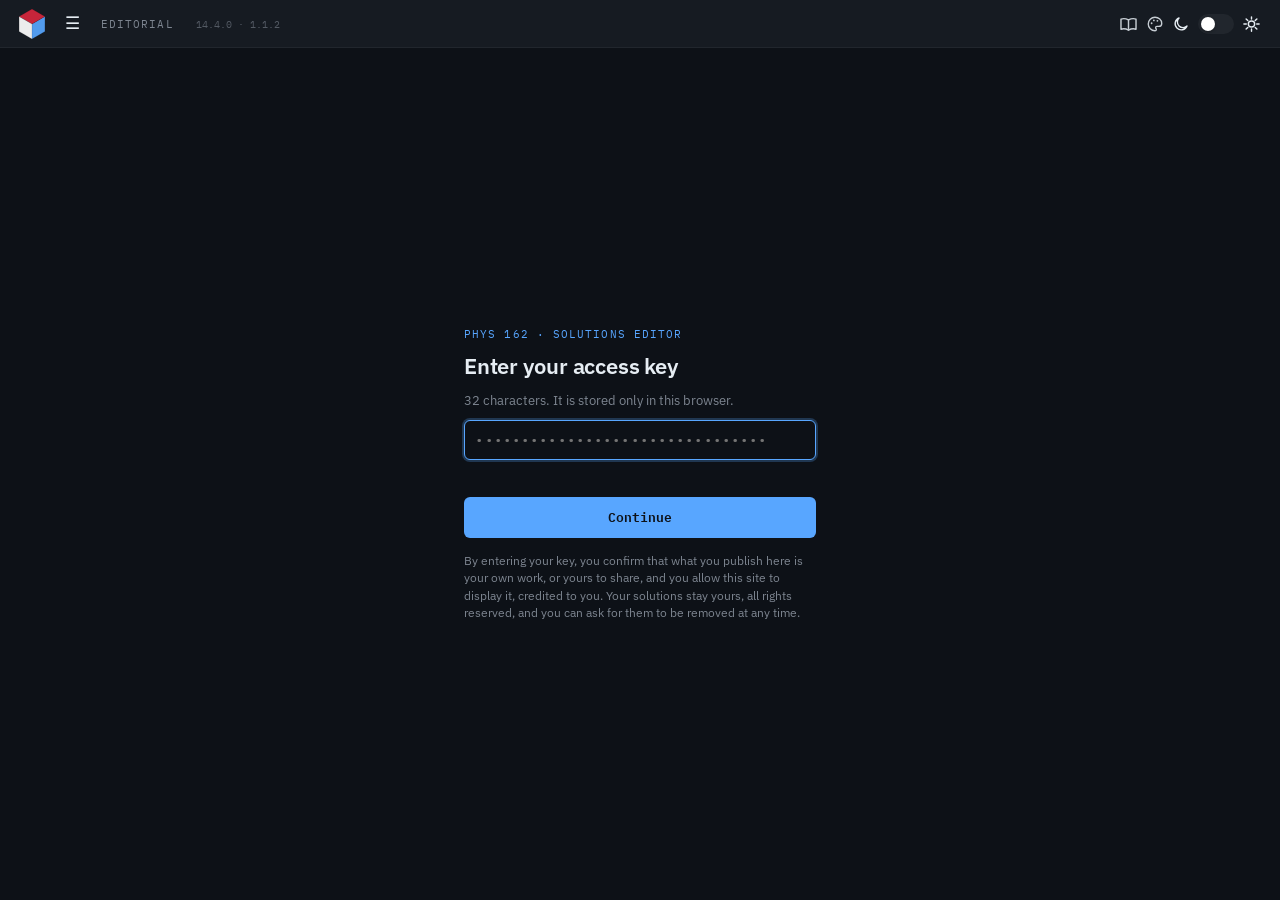
==== commit dccb3c34: "feat: finish animation for a fully solved set, memory leak fix (version 14.4.0) - Solving every prob" ====
--- a/editor/index.html
+++ b/editor/index.html
@@ -49,8 +49,10 @@
       // One failed typeset must not fail every later one — see index.html.
       startup: { typeset: false, ready() {
         MathJax.startup.defaultReady();
+        // Drop MathJax's entries for equations no longer in the page (they kept whole rebuilt screens in memory); rendered output untouched. Same as index.html.
+        const pruneDetachedMath = () => { try { const list = MathJax.startup.document.math, dead = []; for (const item of list) { const node = item.typesetRoot || (item.start && item.start.node); if (node && !node.isConnected) dead.push(item); } if (dead.length) list.remove(...dead); } catch (e) {} };
         const typeset = MathJax.typesetPromise;
-        MathJax.typesetPromise = (elements) => { const p = typeset(elements); MathJax.startup.promise = p.catch(() => { MathJax.typesetClear(elements); }); return p; };
+        MathJax.typesetPromise = (elements) => { MathJax.startup.promise = MathJax.startup.promise.then(pruneDetachedMath); const p = typeset(elements); MathJax.startup.promise = p.catch(() => { MathJax.typesetClear(elements); }); return p; };
         resolve();
       } }
     };
@@ -356,9 +358,7 @@
   </div>
 </div>
 
-<!-- Day/night + theme engine: stub BannerManager (themes.js registers a nudge
-     banner with it, which this page does not have). -->
-<script>window.BannerManager = { register(){}, request(){}, release(){}, cancel(){} };</script>
+<!-- Day/night + theme engine. -->
 <script src="/js/course-config.js"></script>
 <script src="/js/site-config.js"></script>
 <script src="/js/db-status.js"></script>
--- a/css/style.css
+++ b/css/style.css
@@ -1084,53 +1084,11 @@
     #update-forced-banner .forced-icon { animation: none; }
   }
 
-  /* ── Bug report nudge banner ── */
-  #bug-report-banner {
-    display: none;
-    position: fixed;
-    bottom: calc(1.2rem + env(safe-area-inset-bottom, 0px));
-    left: 50%;
-    transform: translateX(-50%);
-    z-index: 9998;
-    background: var(--surface);
-    border: 1px solid var(--border);
-    border-radius: calc(8px * var(--radius-mult));
-    padding: 0.65rem 1.1rem;
-    box-shadow: 0 4px 24px color-mix(in srgb, var(--shadow) calc(0.45 * 100%), transparent);
-    font-family: var(--mono);
-    font-size: 0.76rem;
-    color: var(--text);
-    align-items: center;
-    gap: 0.9rem;
-    white-space: nowrap;
-    animation: banner-slide-in 0.35s cubic-bezier(.4,0,.2,1);
-  }
-  #bug-report-banner.visible { display: flex; }
+  /* Slide-out shared by the banners' .hiding states. */
   @keyframes banner-slide-out {
     from { opacity: 1; transform: translateX(-50%) translateY(0); }
     to   { opacity: 0; transform: translateX(-50%) translateY(12px); }
   }
-  #bug-report-banner.hiding {
-    animation: banner-slide-out 0.3s cubic-bezier(.4,0,.2,1) forwards;
-  }
-  #bug-report-banner .banner-text { color: var(--muted); }
-  #bug-report-banner .banner-text strong { color: var(--text); }
-  #bug-report-banner .banner-text a {
-    color: var(--accent);
-    text-decoration: none;
-  }
-  #bug-report-banner .banner-text a:hover { text-decoration: underline; }
-  #bug-report-banner .banner-dismiss {
-    background: none;
-    border: none;
-    color: var(--muted);
-    cursor: pointer;
-    font-size: 1rem;
-    line-height: 1;
-    padding: 0 0.1rem;
-    transition: color 0.15s;
-  }
-  #bug-report-banner .banner-dismiss:hover { color: var(--text); }
 
   /* ── Random N full-screen reminder ── */
   #fullscreen-hint-banner {
@@ -1185,36 +1143,6 @@
     vector-effect: non-scaling-stroke;
   }
 
-  /* ── Theme nudge banner ── */
-  #theme-nudge-banner {
-    display: none;
-    position: fixed;
-    bottom: calc(1.2rem + env(safe-area-inset-bottom, 0px));
-    left: 50%;
-    transform: translateX(-50%);
-    z-index: 9997;
-    background: var(--surface);
-    border: 1px solid var(--accent2, var(--accent));
-    border-radius: calc(8px * var(--radius-mult));
-    padding: 0.65rem 1.1rem;
-    box-shadow: 0 4px 24px color-mix(in srgb, var(--shadow) calc(0.45 * 100%), transparent);
-    font-family: var(--mono);
-    font-size: 0.76rem;
-    color: var(--text);
-    align-items: center;
-    gap: 0.9rem;
-    white-space: nowrap;
-    animation: banner-slide-in 0.35s cubic-bezier(.4,0,.2,1);
-  }
-  #theme-nudge-banner.visible { display: flex; }
-  #theme-nudge-banner .banner-text { color: var(--muted); }
-  #theme-nudge-banner .banner-text strong { color: var(--accent2, var(--accent)); }
-  #theme-nudge-banner .banner-dismiss {
-    background: none; border: none; color: var(--muted); cursor: pointer;
-    font-size: 1rem; line-height: 1; padding: 0 0.1rem; transition: color 0.15s;
-  }
-  #theme-nudge-banner .banner-dismiss:hover { color: var(--text); }
-
   /* Same reasoning as .forum-message-body's mjx-container rule in forum.css:
      a long $$...$$ derivation can render wider than the problem card,
      especially on mobile — scope the scroll to just the equation instead of
@@ -1242,9 +1170,7 @@
     #update-banner,
     #update-forced-banner,
     #update-done-banner,
-    #bug-report-banner,
-    #fullscreen-hint-banner,
-    #theme-nudge-banner {
+    #fullscreen-hint-banner {
       left: 0.6rem;
       right: 0.6rem;
       bottom: 0.8rem;
@@ -1255,7 +1181,6 @@
       align-items: center;
       animation-name: banner-slide-in-mobile;
     }
-    #bug-report-banner.hiding,
     #update-forced-banner.hiding,
     #update-done-banner.hiding,
     #fullscreen-hint-banner.hiding {
@@ -1264,16 +1189,12 @@
     #update-banner .banner-text,
     #update-forced-banner .banner-text,
     #update-done-banner .banner-text,
-    #bug-report-banner .banner-text,
-    #fullscreen-hint-banner .banner-text,
-    #theme-nudge-banner .banner-text {
+    #fullscreen-hint-banner .banner-text {
       flex: 1 1 auto;
       min-width: 0;
     }
     #update-banner .banner-reload,
-    #update-banner .banner-dismiss,
-    #bug-report-banner .banner-dismiss,
-    #theme-nudge-banner .banner-dismiss {
+    #update-banner .banner-dismiss {
       flex-shrink: 0;
     }
   }
@@ -3315,11 +3236,9 @@
     outline: none;
     /* Field lines from js/changelog.js render on a full-screen overlay
        canvas at z-index 9990 (appended to <body>, so it stacks at the
-       root, and deliberately below #update-banner/#bug-report-banner/
-       #theme-nudge-banner's 9997-9999 — the overlay used to sit at 9998,
-       level with #bug-report-banner, and on ties the later-appended
-       element wins, so the overlay could paint over a banner instead of
-       under it). Without a stacking context of its own, this button's +
+       root, and deliberately below the bottom banners' z-indexes — an
+       overlay level with a banner could paint over it, since on ties the
+       later-appended element wins). Without a stacking context of its own, this button's +
        sign (drawn on #chargeCanvas below) sits in normal flow underneath
        that overlay — invisible whenever a field line's trajectory happens
        to pass over the button, which for the dipole (opposite-sign) case
@@ -3609,3 +3528,80 @@
 }
 .db-offline-box a { color: var(--accent); }
 html.db-offline .db-offline-box { display: block; }
+
+/* ── Site footer (js/site-footer.js) ──
+   Logo and name, then Report a bug, Settings, Manual and GitHub with small line
+   icons: muted until hovered or focused, centred, wrapping on a phone. */
+.site-footer {
+  display: flex;
+  flex-wrap: wrap;
+  align-items: center;
+  justify-content: center;
+  gap: 0.5rem 1.6rem;
+  padding: 1.6rem 1rem calc(1.8rem + env(safe-area-inset-bottom, 0px));
+  font-size: 0.82rem;
+  color: var(--muted);
+  clear: both;
+}
+.site-footer[hidden] { display: none; }
+.site-footer-brand { display: inline-flex; align-items: center; gap: 0.5rem; }
+.site-footer-logo { width: 18px; height: 18px; flex: none; }
+.site-footer-link {
+  display: inline-flex;
+  align-items: center;
+  gap: 0.45rem;
+  color: inherit;
+  text-decoration: none;
+  background: none;
+  border: 0;
+  padding: 0.15rem 0;
+  font: inherit;
+  cursor: pointer;
+  transition: color 0.15s;
+}
+.site-footer-link svg { width: 1em; height: 1em; flex: none; }
+.site-footer-link:hover,
+.site-footer-link:focus-visible { color: var(--text); outline: none; }
+.site-footer-link:focus-visible { text-decoration: underline; text-underline-offset: 3px; }
+.site-footer-forum { padding-bottom: 1.2rem; }
+/* Settings only: a rule between the last settings group and the footer. */
+.site-footer-rule { border: 0; border-top: 1px solid var(--border); margin: 1.6rem 0 0; }
+
+/* The footer is the page's last line, as on other sites: nothing under it
+   but its own padding. The body's bottom padding goes while a screen with a
+   footer shows, and the wrap above the footer drops its own. */
+html:not(.lockdown) body:has(> .has-site-footer.visible) { padding-bottom: 0; }
+html:not(.lockdown) .site-footer-screen > .site-footer-above { padding-bottom: 0; }
+/* Stats, Solution, Settings and Manual fill the window below the top bar
+   as a column, so on a short screen the footer still sits at the bottom
+   edge and nothing scrolls. :is() keeps the screens' ids in the selector,
+   outranking their own "#id.visible { display: block }". */
+html:not(.lockdown) :is(#statsScreen, #solutionScreen, #settingsScreen, #manualScreen).site-footer-screen.visible {
+  display: flex;
+  flex-direction: column;
+  min-height: calc(100vh - var(--top-bar-h) - env(safe-area-inset-top, 0px));
+  min-height: calc(100dvh - var(--top-bar-h) - env(safe-area-inset-top, 0px));
+}
+.site-footer-screen > .site-footer { margin-top: auto; }
+/* The wrap above the footer keeps the full width it had as a block. As a
+   flex item centred with auto margins it shrank to fit its content instead,
+   and its content includes the Stats chart's canvas, whose bitmap is the
+   drawn width times devicePixelRatio: on a phone (dpr 3) the wrap grew to
+   about twice the screen and Stats scrolled sideways. */
+.site-footer-screen > .site-footer-above { width: 100%; min-width: 0; }
+/* On a narrow window the quiz page's footer wraps under the fixed corner box
+   (#liveQuizTimer or Solve-all's #stickyScore, bottom right): while one shows,
+   the footer leaves room for it below its links, as the body's own padding
+   used to. Wide windows keep the footer clear of it anyway. */
+@media (max-width: 900px) {
+  /* Clearance = the box's 1.5rem offset + its height + 1.5rem of air:
+     the timer is about 2.6rem tall, the score box about 6.6rem. */
+  body:has(#liveQuizTimer.visible) #appPage > .site-footer {
+    padding-bottom: calc(5.6rem + env(safe-area-inset-bottom, 0px));
+  }
+  body:has(#stickyScore.visible) #appPage > .site-footer {
+    padding-bottom: calc(9.6rem + env(safe-area-inset-bottom, 0px));
+  }
+}
+/* Inside Safe Exam Browser the links would lead nowhere. */
+html.lockdown .site-footer { display: none; }
